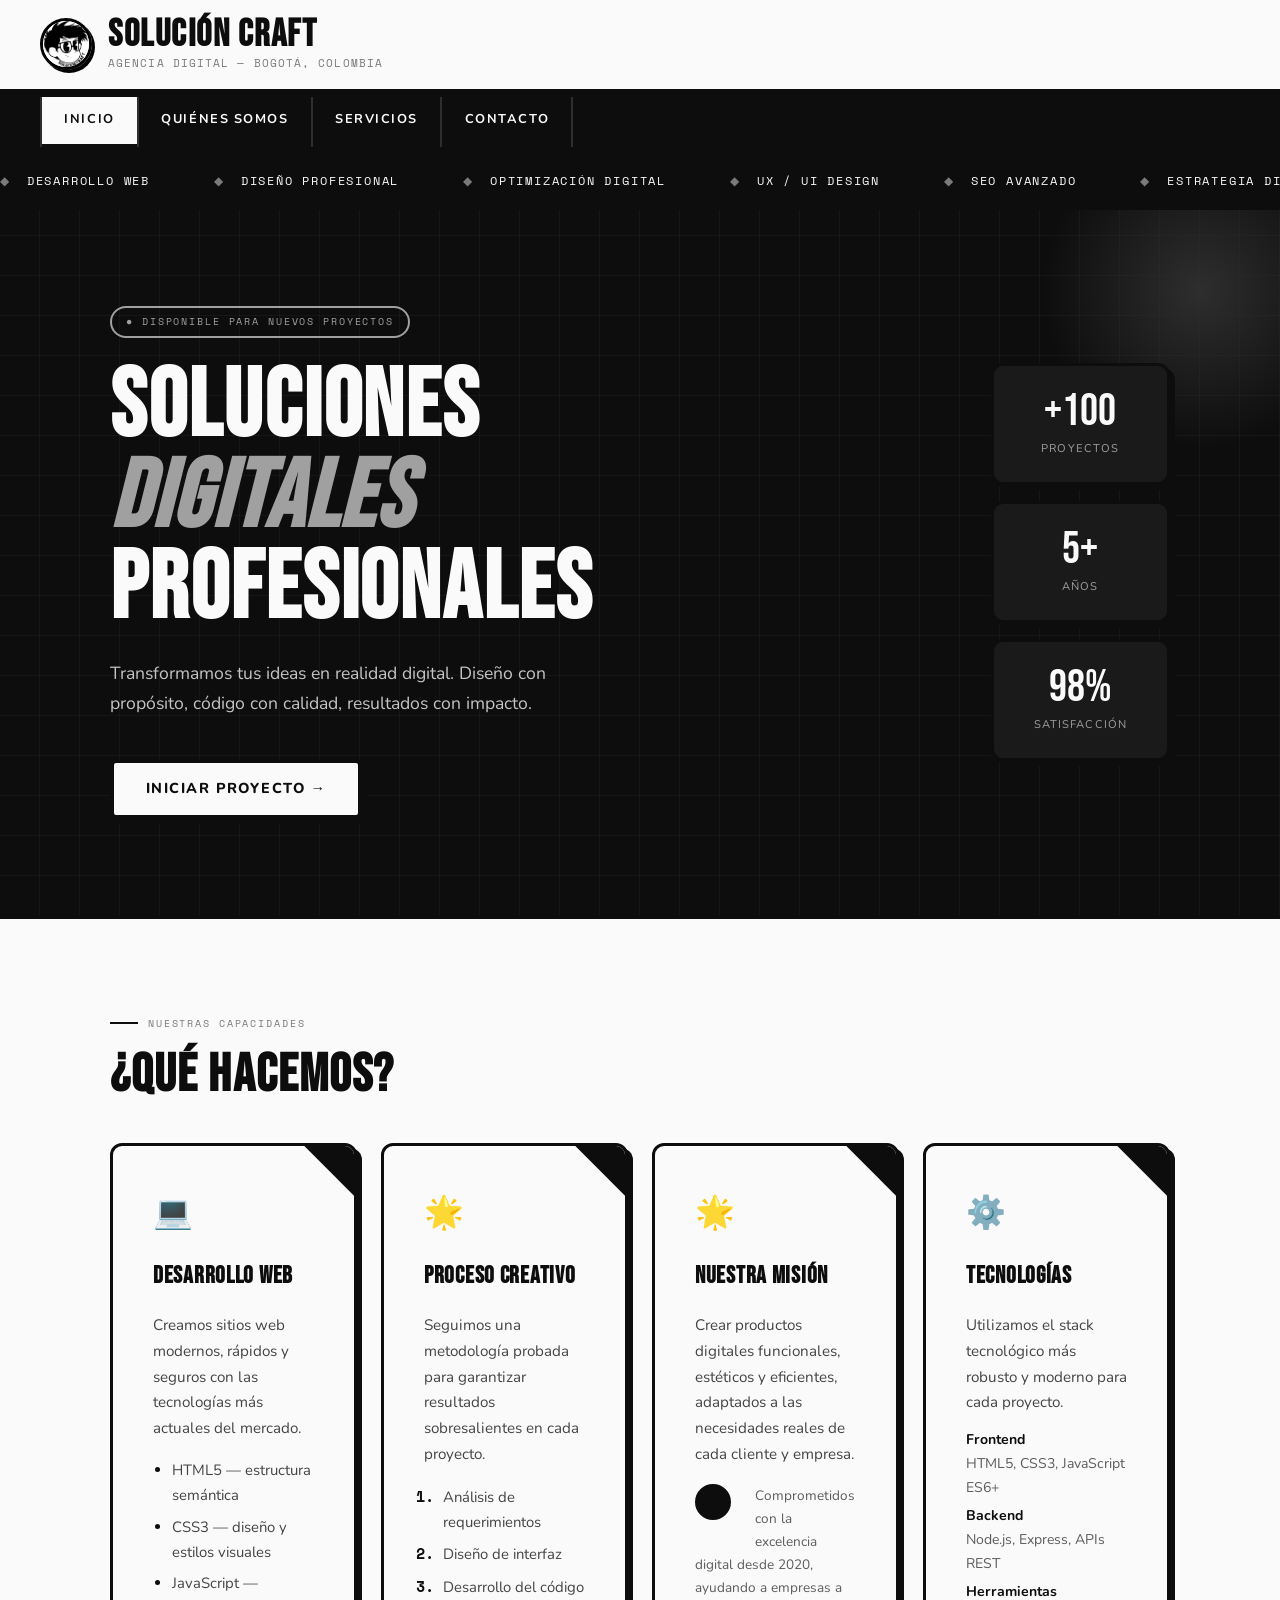
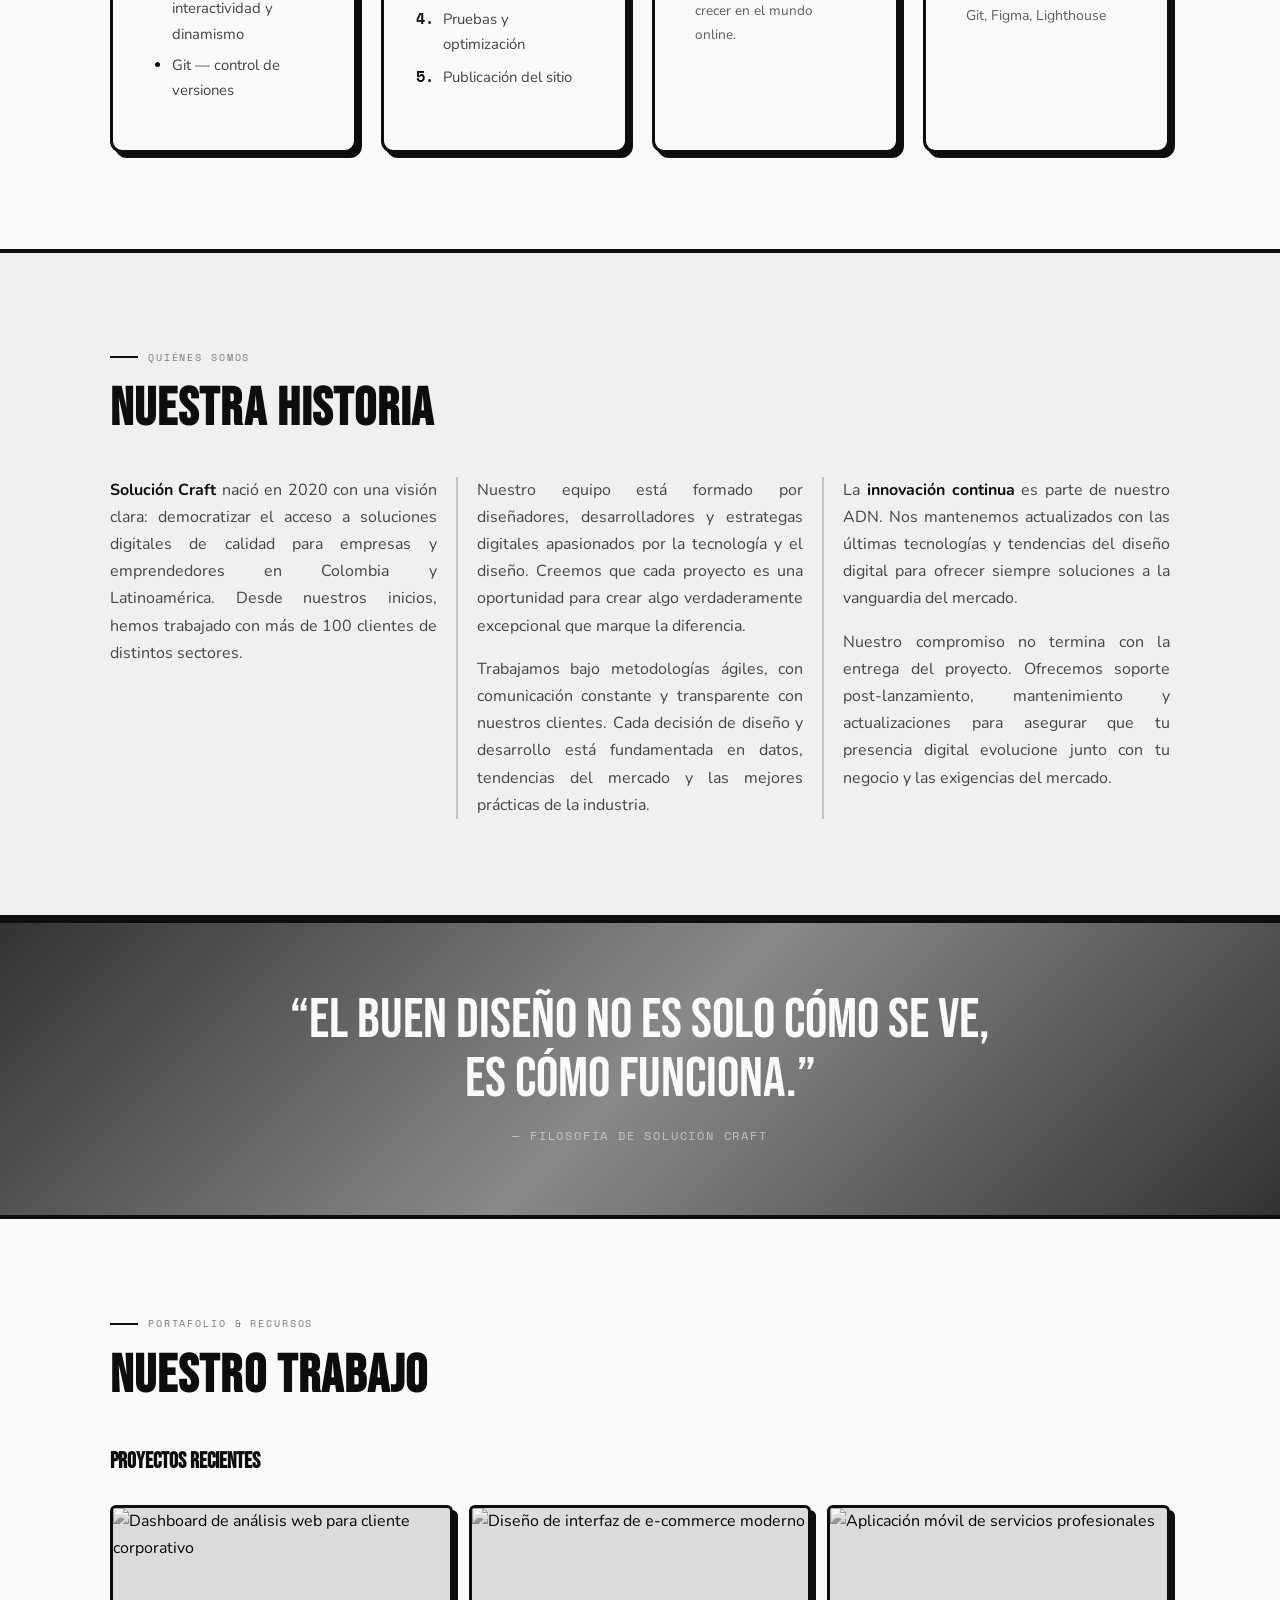
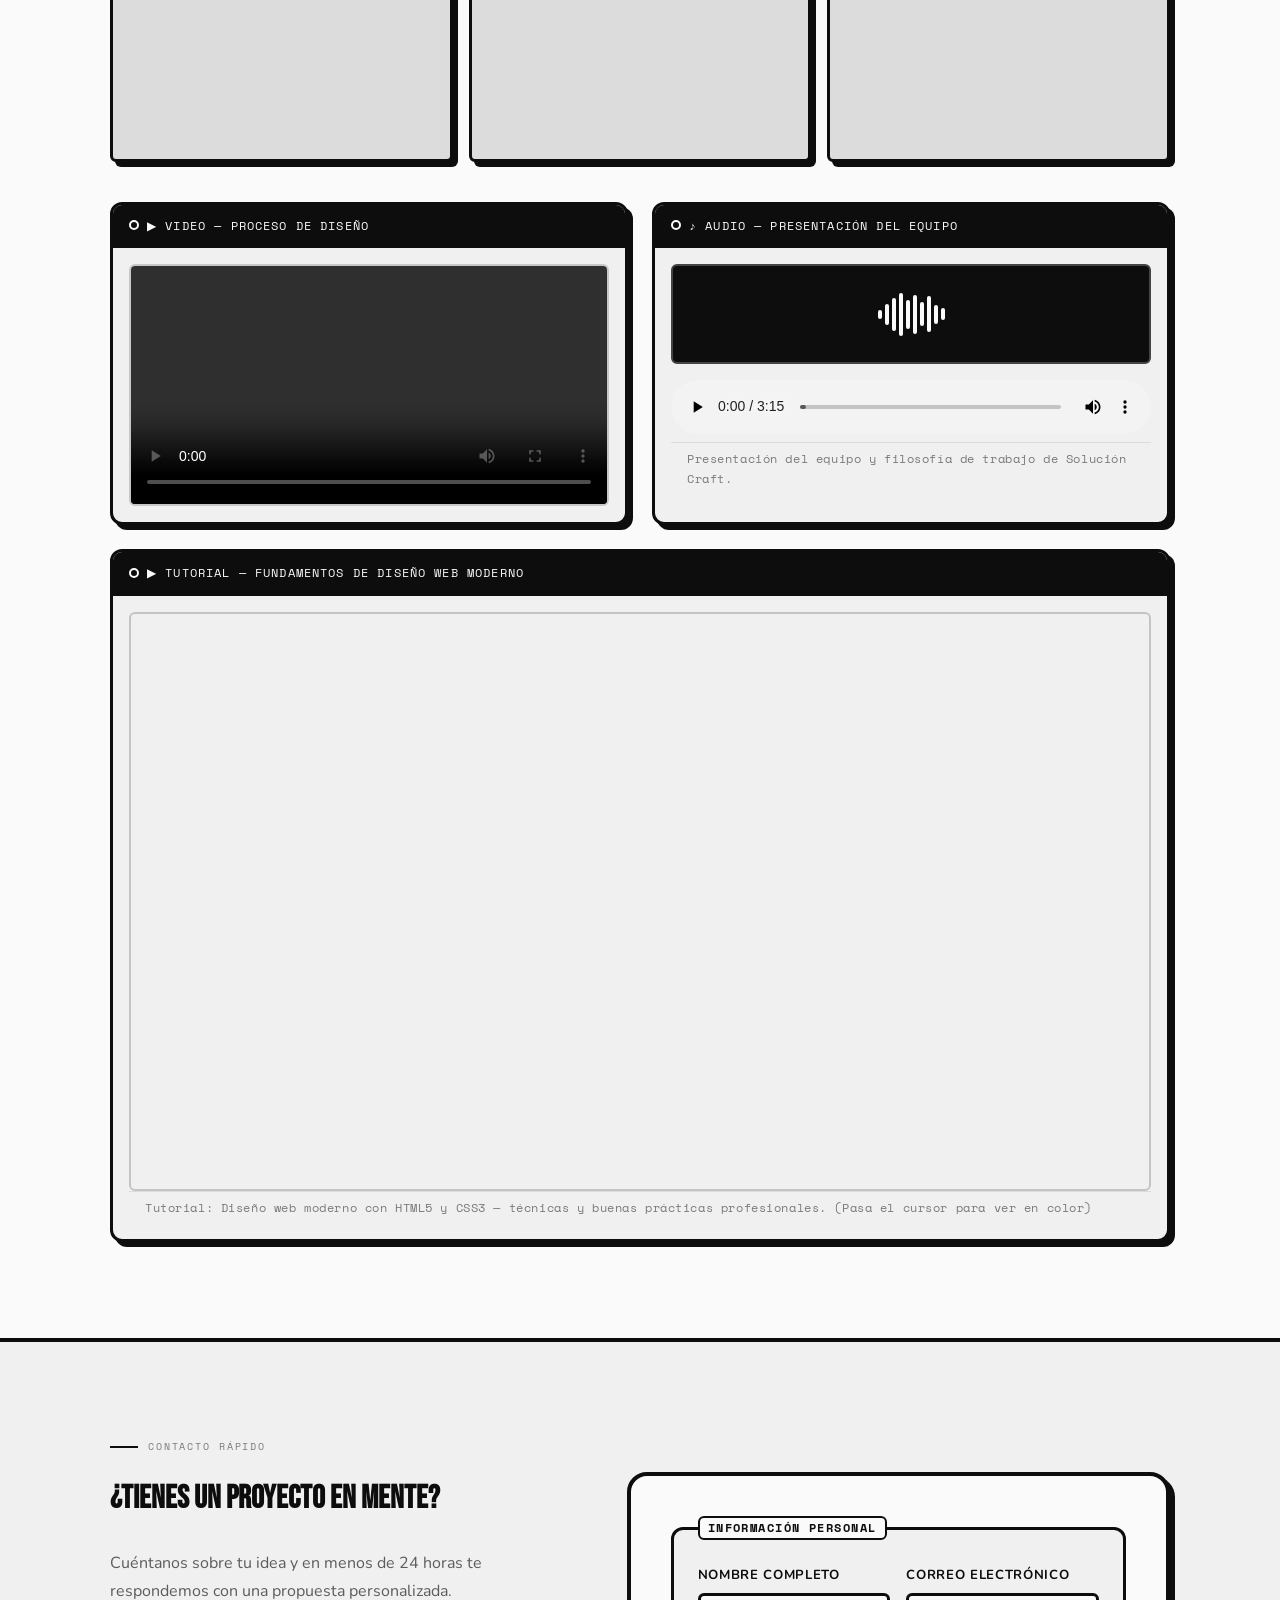
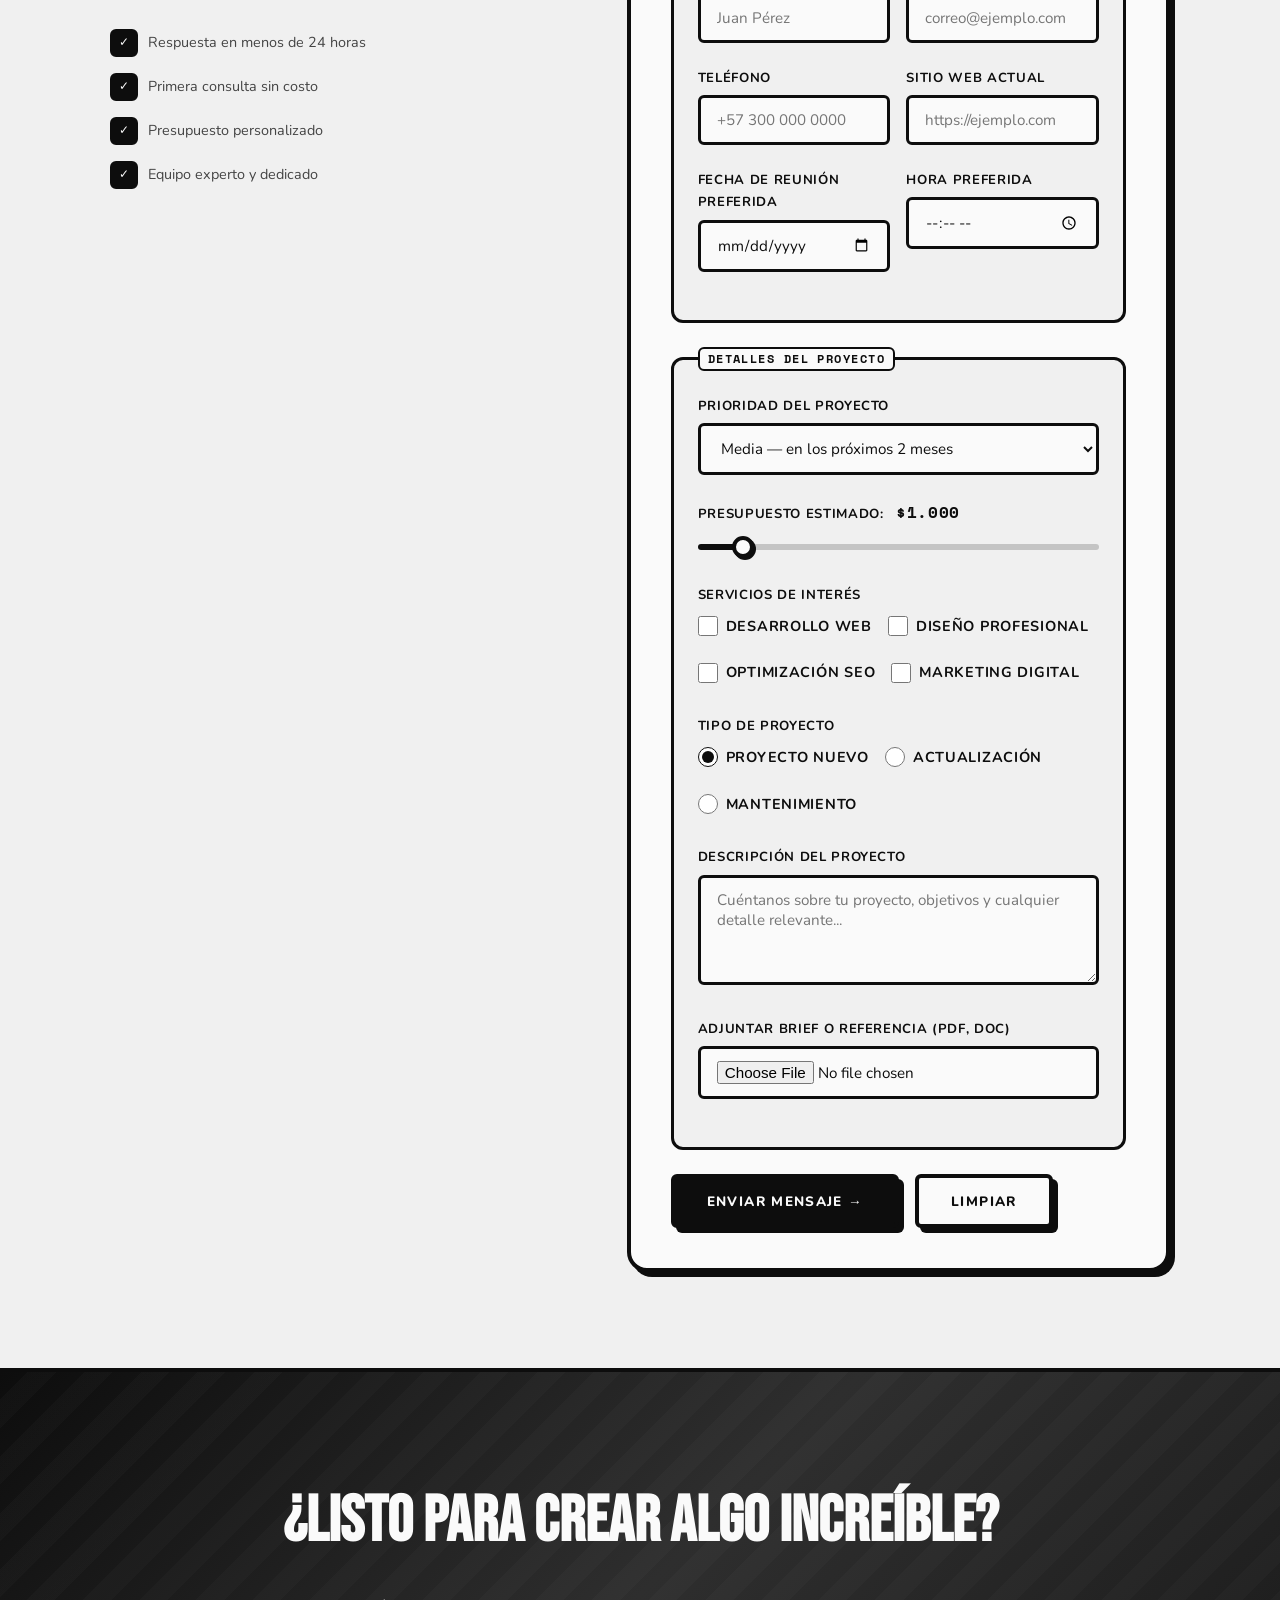
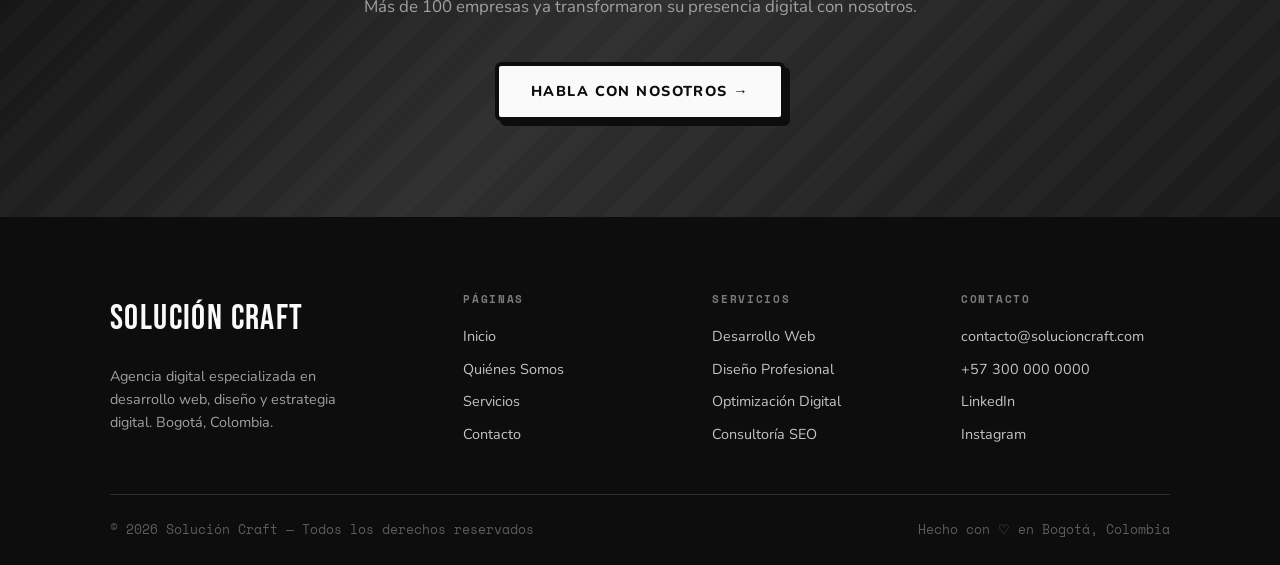
==== index.html @ 6b3d131f "Initial commit - Proyecto web Solución Craft" ====
<!DOCTYPE html>
<!-- TEMA 1: ESTRUCTURA SEMÁNTICA HTML5 -->
<html lang="es">
<head>
  <meta charset="UTF-8">
  <!-- TEMA 2: etiqueta meta description -->
  <meta name="description" content="Solución Craft - Agencia de soluciones digitales profesionales: desarrollo web, diseño y optimización tecnológica.">
  <meta name="viewport" content="width=device-width, initial-scale=1.0">
  <!-- TEMA 5: open graph -->
  <meta property="og:title" content="Solución Craft">
  <meta property="og:description" content="Transformamos ideas en realidad digital.">
  <title>Solución Craft — Soluciones Digitales</title>

  <!-- TEMA 10: TIPOGRAFÍAS vía Google Fonts (también en CSS) -->
  <link rel="preconnect" href="https://fonts.googleapis.com">
  <link rel="preconnect" href="https://fonts.gstatic.com" crossorigin>

  <!-- TEMA 4: CSS externo -->
  <link rel="stylesheet" href="css/styles.css">
  <!-- TEMA 26: CSS responsive externo -->
  <link rel="stylesheet" href="css/responsive.css">

  <!-- TEMA 6: FAVICON -->
  <link rel="icon" type="image/x-icon" href="assets/img/favicon/favicon.ico">
  <link rel="apple-touch-icon" href="assets/img/favicon/apple-touch-icon.png">
  <link rel="manifest" href="assets/img/favicon/site.webmanifest">
</head>

<body>

  <!-- TEMA 1: header semántico -->
  <header class="main-header">
    <a href="index.html" class="header-brand">
      <!-- TEMA 3: IMAGEN con alt -->
      <img src="assets/img/logo.jpeg" alt="Logo Solución Craft" class="logo">
      <div>
        <h1>Solución Craft</h1>
        <p class="header-tagline">Agencia Digital &mdash; Bogotá, Colombia</p>
      </div>
    </a>
  </header>

  <!-- TEMA 1: nav semántico -->
  <nav>
    <!-- TEMA 3: ENLACES -->
    <a href="index.html" class="active">Inicio</a>
    <a href="quienes.html">Quiénes Somos</a>
    <a href="servicios.html">Servicios</a>
    <a href="contacto.html">Contacto</a>
  </nav>

  <!-- TEMA 23: ticker animado -->
  <div class="ticker" aria-hidden="true">
    <div class="ticker-inner">
      <span class="ticker-item">Desarrollo Web</span>
      <span class="ticker-item">Diseño Profesional</span>
      <span class="ticker-item">Optimización Digital</span>
      <span class="ticker-item">UX / UI Design</span>
      <span class="ticker-item">SEO Avanzado</span>
      <span class="ticker-item">Estrategia Digital</span>
      <!-- Duplicado para el loop continuo -->
      <span class="ticker-item">Desarrollo Web</span>
      <span class="ticker-item">Diseño Profesional</span>
      <span class="ticker-item">Optimización Digital</span>
      <span class="ticker-item">UX / UI Design</span>
      <span class="ticker-item">SEO Avanzado</span>
      <span class="ticker-item">Estrategia Digital</span>
    </div>
  </div>

  <!-- TEMA 1: main semántico -->
  <main>

    <!-- ================================================
         HERO — TEMA 9: BG, TEMA 22: DEGRADADOS, TEMA 23: ANIMACIONES
         ================================================ -->
    <section class="hero-section">
      <div class="container hero-inner">
        <div class="hero-text">
          <span class="hero-badge">&#9679; Disponible para nuevos proyectos</span>
          <!-- TEMA 2: h2 -->
          <h2>Soluciones<br><em>Digitales</em><br>Profesionales</h2>
          <p class="lead">
            Transformamos tus ideas en realidad digital. Diseño con propósito,
            código con calidad, resultados con impacto.
          </p>
          <!-- TEMA 3: ENLACE como CTA -->
          <a href="contacto.html" class="hero-cta">
            Iniciar Proyecto &#8594;
          </a>
        </div>
        <!-- TEMA 2: aside semántico dentro de hero -->
        <aside class="hero-stats">
          <div class="stat-card">
            <div class="num">+100</div>
            <div class="lbl">Proyectos</div>
          </div>
          <div class="stat-card">
            <div class="num">5+</div>
            <div class="lbl">Años</div>
          </div>
          <div class="stat-card">
            <div class="num">98%</div>
            <div class="lbl">Satisfacción</div>
          </div>
        </aside>
      </div>
    </section>

    <!-- ================================================
         FEATURES — TEMA 3: LISTAS, TEMA 7: BORDES, TEMA 8: SOMBRAS
         ================================================ -->
    <section class="features-section">
      <div class="container">
        <p class="section-label">Nuestras capacidades</p>
        <h2 class="section-title">¿Qué hacemos?</h2>

        <!-- TEMA 13: FLEX / GRID en CSS -->
        <div class="features-grid">

          <!-- TEMA 7: border-radius en cada card -->
          <article class="card reveal">
            <span class="card-icon">&#128187;</span>
            <h3>Desarrollo Web</h3>
            <p>Creamos sitios web modernos, rápidos y seguros con las tecnologías más actuales del mercado.</p>
            <!-- TEMA 3: LISTA NO ORDENADA -->
            <ul>
              <li>HTML5 — estructura semántica</li>
              <li>CSS3 — diseño y estilos visuales</li>
              <li>JavaScript — interactividad y dinamismo</li>
              <li>Git — control de versiones</li>
            </ul>
          </article>

          <article class="card reveal reveal-delay-1">
            <span class="card-icon">&#127775;</span>
            <h3>Proceso Creativo</h3>
            <p>Seguimos una metodología probada para garantizar resultados sobresalientes en cada proyecto.</p>
            <!-- TEMA 3: LISTA ORDENADA -->
            <ol>
              <li>Análisis de requerimientos</li>
              <li>Diseño de interfaz</li>
              <li>Desarrollo del código</li>
              <li>Pruebas y optimización</li>
              <li>Publicación del sitio</li>
            </ol>
          </article>

          <article class="card reveal reveal-delay-2">
            <span class="card-icon">&#127775;</span>
            <h3>Nuestra Misión</h3>
            <p>
              Crear productos digitales funcionales, estéticos y eficientes,
              adaptados a las necesidades reales de cada cliente y empresa.
            </p>
            <!-- TEMA 11: float demo dentro de card -->
            <div class="float-demo" style="margin-top:1rem;">
              <span class="float-left" style="width:36px;height:36px;background:var(--black);border-radius:50%;display:block;border:2px solid var(--black);"></span>
              <p style="font-size:0.85rem;color:var(--gray-600);">Comprometidos con la excelencia digital desde 2020, ayudando a empresas a crecer en el mundo online.</p>
            </div>
          </article>

          <article class="card reveal reveal-delay-3">
            <span class="card-icon">&#9881;&#65039;</span>
            <h3>Tecnologías</h3>
            <p>Utilizamos el stack tecnológico más robusto y moderno para cada proyecto.</p>
            <!-- TEMA 3: definición list -->
            <dl style="margin-top:0.75rem;font-size:0.88rem;">
              <dt style="font-weight:700;">Frontend</dt>
              <dd style="color:var(--gray-600);margin-bottom:4px;">HTML5, CSS3, JavaScript ES6+</dd>
              <dt style="font-weight:700;">Backend</dt>
              <dd style="color:var(--gray-600);margin-bottom:4px;">Node.js, Express, APIs REST</dd>
              <dt style="font-weight:700;">Herramientas</dt>
              <dd style="color:var(--gray-600);">Git, Figma, Lighthouse</dd>
            </dl>
          </article>

        </div>
      </div>
    </section>

    <!-- ================================================
         TEMA 19: COLUMNAS DE TEXTO
         ================================================ -->
    <section class="columns-section">
      <div class="container">
        <p class="section-label">Quiénes somos</p>
        <h2 class="section-title reveal">Nuestra Historia</h2>
        <!-- TEMA 19: column-count -->
        <div class="columns-intro reveal">
          <p>
            <strong>Solución Craft</strong> nació en 2020 con una visión clara: democratizar el acceso a soluciones digitales
            de calidad para empresas y emprendedores en Colombia y Latinoamérica. Desde nuestros inicios,
            hemos trabajado con más de 100 clientes de distintos sectores.
          </p>
          <p>
            Nuestro equipo está formado por diseñadores, desarrolladores y estrategas digitales apasionados
            por la tecnología y el diseño. Creemos que cada proyecto es una oportunidad para crear algo
            verdaderamente excepcional que marque la diferencia.
          </p>
          <p>
            Trabajamos bajo metodologías ágiles, con comunicación constante y transparente con nuestros
            clientes. Cada decisión de diseño y desarrollo está fundamentada en datos, tendencias del
            mercado y las mejores prácticas de la industria.
          </p>
          <p>
            La <strong>innovación continua</strong> es parte de nuestro ADN. Nos mantenemos actualizados con
            las últimas tecnologías y tendencias del diseño digital para ofrecer siempre soluciones a la
            vanguardia del mercado.
          </p>
          <p>
            Nuestro compromiso no termina con la entrega del proyecto. Ofrecemos soporte post-lanzamiento,
            mantenimiento y actualizaciones para asegurar que tu presencia digital evolucione junto con
            tu negocio y las exigencias del mercado.
          </p>
        </div>
      </div>
    </section>

    <!-- ================================================
         TEMA 9: IMAGEN DE FONDO + TEMA 22: DEGRADADOS
         ================================================ -->
    <div class="parallax-strip">
      <div class="container parallax-content">
        <blockquote>
          &ldquo;El buen diseño no es solo cómo se ve,<br>es cómo funciona.&rdquo;
        </blockquote>
        <cite>— Filosofía de Solución Craft</cite>
      </div>
    </div>

    <!-- ================================================
         MULTIMEDIA — TEMA 20: VIDEO, TEMA 21: AUDIO,
         TEMA 17: IFRAME, TEMA 3: IMG/FIGURE
         ================================================ -->
    <section class="multimedia-section">
      <div class="container">
        <p class="section-label">Portafolio &amp; Recursos</p>
        <h2 class="section-title reveal">Nuestro Trabajo</h2>

        <!-- TEMA 3: GALERÍA DE IMÁGENES con figure/figcaption -->
        <h3 style="font-family:var(--font-display);font-size:1.4rem;margin-bottom:var(--sp-sm);">Proyectos Recientes</h3>
        <div class="gallery-grid reveal" style="margin-bottom:var(--sp-lg);">
          <figure class="gallery-item">
            <!-- TEMA 3: picture con srcset responsive -->
            <picture>
              <source media="(max-width:600px)" srcset="https://images.unsplash.com/photo-1460925895917-afdab827c52f?w=400&q=80&grayscale">
              <img src="https://images.unsplash.com/photo-1460925895917-afdab827c52f?w=800&q=80" alt="Dashboard de análisis web para cliente corporativo" loading="lazy">
            </picture>
            <div class="gallery-overlay"><span>Dashboard Corporativo</span></div>
            <figcaption>Dashboard de analítica web — Cliente FinTech</figcaption>
          </figure>
          <figure class="gallery-item">
            <img src="https://images.unsplash.com/photo-1507003211169-0a1dd7228f2d?w=800&q=80" alt="Diseño de interfaz de e-commerce moderno" loading="lazy">
            <div class="gallery-overlay"><span>E-commerce Moderno</span></div>
            <figcaption>Tienda online — Sector Retail</figcaption>
          </figure>
          <figure class="gallery-item">
            <img src="https://images.unsplash.com/photo-1551650975-87deedd944c3?w=800&q=80" alt="Aplicación móvil de servicios profesionales" loading="lazy">
            <div class="gallery-overlay"><span>App Móvil</span></div>
            <figcaption>Aplicación móvil — Startup de Servicios</figcaption>
          </figure>
        </div>

        <!-- Grid multimedia -->
        <div class="media-grid">

          <!-- TEMA 20: VIDEO -->
          <div class="media-card reveal">
            <div class="media-header">
              <span class="dot"></span>
              <span>&#9654; Video — Proceso de diseño</span>
            </div>
            <div class="media-body">
<video controls>
  <source src="assets/video/mi-video.mp4" type="video/mp4">
              <figure style="margin-top:var(--sp-xs);">
                <figcaption>Cómo construimos interfaces desde cero — proceso completo de diseño y desarrollo web.</figcaption>
              </figure>
            </div>
          </div>

          <!-- TEMA 21: AUDIO -->
          <div class="media-card reveal reveal-delay-1">
            <div class="media-header">
              <span class="dot"></span>
              <span>&#9834; Audio — Presentación del equipo</span>
            </div>
            <div class="media-body">
              <div class="audio-visual">
                <div class="waveform" aria-hidden="true">
                  <span></span><span></span><span></span><span></span><span></span>
                  <span></span><span></span><span></span><span></span><span></span>
                </div>
              </div>
              <audio controls>
  <source src="assets/audio/presentacion.mp3" type="audio/mpeg">
</audio>
              <figure style="margin-top:var(--sp-xs);">
                <figcaption>Presentación del equipo y filosofía de trabajo de Solución Craft.</figcaption>
              </figure>
            </div>
          </div>

          <!-- TEMA 17: IFRAME — video de YouTube sobre diseño web -->
          <div class="media-card reveal reveal-delay-2" style="grid-column:1/-1;">
            <div class="media-header">
              <span class="dot"></span>
              <span>&#9654; Tutorial — Fundamentos de diseño web moderno</span>
            </div>
            <div class="media-body">
              <!-- TEMA 17: iframe responsivo -->
              <div class="iframe-wrapper">
                <iframe
                  src="https://www.youtube.com/embed/ysEN5RaKOlA"
                  title="Fundamentos de diseño web moderno — tutorial para desarrolladores"
                  allow="accelerometer; autoplay; clipboard-write; encrypted-media; gyroscope; picture-in-picture"
                  allowfullscreen
                  loading="lazy">
                </iframe>
              </div>
              <figure>
                <figcaption>Tutorial: Diseño web moderno con HTML5 y CSS3 — técnicas y buenas prácticas profesionales. (Pasa el cursor para ver en color)</figcaption>
              </figure>
            </div>
          </div>

        </div>
      </div>
    </section>

    <!-- ================================================
         TEMA 16: FORMULARIO — Contacto rápido
         ================================================ -->
    <section class="contact-form-section" id="contacto-rapido">
      <div class="container">
        <p class="section-label">Contacto rápido</p>
        <div class="form-layout">

          <div class="form-info reveal">
            <h3>¿Tienes un proyecto en mente?</h3>
            <p>Cuéntanos sobre tu idea y en menos de 24 horas te respondemos con una propuesta personalizada.</p>
            <ul class="form-info-list">
              <li><span class="icon-check">&#10003;</span> Respuesta en menos de 24 horas</li>
              <li><span class="icon-check">&#10003;</span> Primera consulta sin costo</li>
              <li><span class="icon-check">&#10003;</span> Presupuesto personalizado</li>
              <li><span class="icon-check">&#10003;</span> Equipo experto y dedicado</li>
            </ul>
          </div>

          <!-- TEMA 16: FORMULARIO completo -->
          <form class="contact-form reveal reveal-delay-1" action="#" method="post" novalidate>
            <fieldset>
              <legend>Información Personal</legend>

              <div class="form-row">
                <div class="form-group">
                  <label for="nombre">Nombre completo</label>
                  <input type="text" id="nombre" name="nombre" required placeholder="Juan Pérez" autocomplete="name">
                </div>
                <div class="form-group">
                  <label for="email">Correo electrónico</label>
                  <input type="email" id="email" name="email" required placeholder="correo@ejemplo.com" autocomplete="email">
                </div>
              </div>

              <div class="form-row">
                <div class="form-group">
                  <label for="telefono">Teléfono</label>
                  <input type="tel" id="telefono" name="telefono" placeholder="+57 300 000 0000" autocomplete="tel">
                </div>
                <div class="form-group">
                  <label for="sitio-web">Sitio web actual</label>
                  <input type="url" id="sitio-web" name="sitio-web" placeholder="https://ejemplo.com">
                </div>
              </div>

              <div class="form-row">
                <div class="form-group">
                  <label for="fecha">Fecha de reunión preferida</label>
                  <input type="date" id="fecha" name="fecha">
                </div>
                <div class="form-group">
                  <label for="hora">Hora preferida</label>
                  <input type="time" id="hora" name="hora">
                </div>
              </div>
            </fieldset>

            <fieldset>
              <legend>Detalles del Proyecto</legend>

              <div class="form-group">
                <label for="prioridad">Prioridad del proyecto</label>
                <select id="prioridad" name="prioridad">
                  <option value="">— Selecciona una opción —</option>
                  <option value="baja">Baja — tengo tiempo para planear</option>
                  <option value="media" selected>Media — en los próximos 2 meses</option>
                  <option value="alta">Alta — en las próximas semanas</option>
                  <option value="urgente">Urgente — lo necesito ya</option>
                </select>
              </div>

              <div class="form-group">
                <label for="presupuesto">Presupuesto estimado: <span id="presupuesto-valor">$1,000</span></label>
                <input type="range" id="presupuesto" name="presupuesto" min="100" max="10000" step="100" value="1000">
              </div>

              <div class="form-group">
                <label>Servicios de interés</label>
                <div class="check-group">
                  <label class="check-item"><input type="checkbox" name="servicios" value="web"> Desarrollo Web</label>
                  <label class="check-item"><input type="checkbox" name="servicios" value="diseno"> Diseño Profesional</label>
                  <label class="check-item"><input type="checkbox" name="servicios" value="seo"> Optimización SEO</label>
                  <label class="check-item"><input type="checkbox" name="servicios" value="marketing"> Marketing Digital</label>
                </div>
              </div>

              <div class="form-group">
                <label>Tipo de proyecto</label>
                <div class="radio-group">
                  <label class="radio-item"><input type="radio" name="tipo-proyecto" value="nuevo" checked> Proyecto Nuevo</label>
                  <label class="radio-item"><input type="radio" name="tipo-proyecto" value="actualizacion"> Actualización</label>
                  <label class="radio-item"><input type="radio" name="tipo-proyecto" value="mantenimiento"> Mantenimiento</label>
                </div>
              </div>

              <div class="form-group">
                <label for="mensaje">Descripción del proyecto</label>
                <textarea id="mensaje" name="mensaje" rows="4" placeholder="Cuéntanos sobre tu proyecto, objetivos y cualquier detalle relevante..."></textarea>
              </div>

              <div class="form-group">
                <label for="archivo">Adjuntar brief o referencia (PDF, DOC)</label>
                <input type="file" id="archivo" name="archivo" accept=".pdf,.doc,.docx,.jpg,.png">
              </div>

              <input type="hidden" name="timestamp" id="timestamp" value="">
            </fieldset>

            <div class="form-actions">
              <button type="submit" class="btn-primary">Enviar mensaje &#8594;</button>
              <button type="reset" class="btn-secondary">Limpiar</button>
            </div>
          </form>

        </div>
      </div>
    </section>

    <!-- ================================================
         TEMA 22: DEGRADADOS — Strip CTA
         ================================================ -->
    <section class="cta-strip">
      <div class="container">
        <h2>¿Listo para crear algo increíble?</h2>
        <p>Más de 100 empresas ya transformaron su presencia digital con nosotros.</p>
        <a href="contacto.html" class="hero-cta" style="display:inline-flex;">
          Habla con nosotros &#8594;
        </a>
      </div>
    </section>

  </main>

  <!-- TEMA 1: footer semántico -->
  <footer>
    <div class="container">
      <div class="footer-grid">
        <div class="footer-brand">
          <div class="logo-footer">Solución Craft</div>
          <p>Agencia digital especializada en desarrollo web, diseño y estrategia digital. Bogotá, Colombia.</p>
        </div>
        <div class="footer-col">
          <h4>Páginas</h4>
          <!-- TEMA 3: enlaces -->
          <a href="index.html">Inicio</a>
          <a href="quienes.html">Quiénes Somos</a>
          <a href="servicios.html">Servicios</a>
          <a href="contacto.html">Contacto</a>
        </div>
        <div class="footer-col">
          <h4>Servicios</h4>
          <a href="servicios.html">Desarrollo Web</a>
          <a href="servicios.html">Diseño Profesional</a>
          <a href="servicios.html">Optimización Digital</a>
          <a href="servicios.html">Consultoría SEO</a>
        </div>
        <div class="footer-col">
          <h4>Contacto</h4>
          <!-- TEMA 3: mailto y tel links -->
          <a href="mailto:contacto@solucioncraft.com">contacto@solucioncraft.com</a>
          <a href="tel:+573000000000">+57 300 000 0000</a>
          <a href="#">LinkedIn</a>
          <a href="#">Instagram</a>
        </div>
      </div>
      <div class="footer-bottom">
        <p>&copy; <span id="footer-year">2025</span> Solución Craft — Todos los derechos reservados</p>
        <p>Hecho con &#9825; en Bogotá, Colombia</p>
      </div>
    </div>
  </footer>

  <!-- JavaScript -->
  <script src="js/main.js"></script>

</body>
</html>
---- css/styles.css ----
/* ============================================================
   SOLUCIÓN CRAFT — Design System
   Paleta: Blanco, Negro y Escala de Grises (estilo cartoon)
   Temas 1–23 cubiertos
   ============================================================ */

/* ===== TEMA 10: TIPOGRAFÍAS ===== */
@import url('https://fonts.googleapis.com/css2?family=Bebas+Neue&family=Nunito:ital,wght@0,400;0,600;0,700;0,800;0,900;1,400&family=Space+Mono:ital,wght@0,400;0,700;1,400&display=swap');

/* ===== TEMA 4+5: CSS VARIABLES / PROPIEDADES UTILIZADAS ===== */
:root {
  --black:      #0d0d0d;
  --gray-900:   #1a1a1a;
  --gray-800:   #2e2e2e;
  --gray-700:   #444444;
  --gray-600:   #5c5c5c;
  --gray-500:   #7a7a7a;
  --gray-400:   #a0a0a0;
  --gray-300:   #c4c4c4;
  --gray-200:   #dcdcdc;
  --gray-100:   #f0f0f0;
  --white:      #fafafa;
  --border-cartoon: 3px solid #0d0d0d;
  --border-thick:   4px solid #0d0d0d;
  --shadow-cartoon: 5px 5px 0px #0d0d0d;
  --shadow-hover:   8px 8px 0px #0d0d0d;
  --shadow-pressed: 2px 2px 0px #0d0d0d;
  --font-display: 'Bebas Neue', Impact, sans-serif;
  --font-body:    'Nunito', 'Segoe UI', sans-serif;
  --font-mono:    'Space Mono', 'Courier New', monospace;
  --sp-xs: 0.5rem;
  --sp-sm: 1rem;
  --sp-md: 1.5rem;
  --sp-lg: 2.5rem;
  --sp-xl: 4rem;
  --sp-2xl: 6rem;
  --radius-sm: 6px;
  --radius-md: 12px;
  --radius-lg: 20px;
  --radius-xl: 40px;
  --transition: 0.25s cubic-bezier(0.34,1.56,0.64,1);
  --max-w: 1140px;
}

/* RESET */
*,*::before,*::after{margin:0;padding:0;box-sizing:border-box;}
html{scroll-behavior:smooth;}
body{
  font-family:var(--font-body);
  background:var(--white);
  color:var(--black);
  line-height:1.7;
  overflow-x:hidden;
  -webkit-font-smoothing:antialiased;
}
::-webkit-scrollbar{width:8px;}
::-webkit-scrollbar-track{background:var(--gray-100);}
::-webkit-scrollbar-thumb{background:var(--black);border-radius:4px;}

/* TEMA 12: CENTRAR CONTENIDO */
.container{
  max-width:var(--max-w);
  margin-inline:auto;
  padding-inline:clamp(1.25rem,5vw,2.5rem);
}

/* =====================================================
   HEADER — TEMA 1+2: ESTRUCTURA SEMÁNTICA / ETIQUETAS
   ===================================================== */
.main-header{
  background:var(--white);
  border-bottom:var(--border-thick);
  padding:1rem clamp(1.25rem,5vw,2.5rem);
  display:flex;
  align-items:center;
  justify-content:space-between;
  gap:var(--sp-sm);
  position:sticky;
  top:0;
  z-index:1000;
  /* TEMA 8: SOMBRAS */
  box-shadow:0 4px 0 var(--black);
}
.header-brand{display:flex;align-items:center;gap:var(--sp-sm);text-decoration:none;color:inherit;}

/* TEMA 3: IMÁGENES */
.logo{
  width:52px;height:52px;
  object-fit:cover;
  border-radius:50%;
  border:var(--border-cartoon);
  /* TEMA 8: SOMBRA */
  box-shadow:3px 3px 0 var(--black);
  /* TEMA 5: filtro */
  filter:grayscale(100%) contrast(1.1);
  /* TEMA 18: TRANSICIÓN */
  transition:transform var(--transition),box-shadow var(--transition);
}
.logo:hover{transform:rotate(-5deg) scale(1.08);box-shadow:var(--shadow-hover);}
.main-header h1{
  font-family:var(--font-display);
  font-size:clamp(1.8rem,4vw,2.4rem);
  letter-spacing:0.04em;line-height:1;
}
.header-tagline{
  font-family:var(--font-mono);font-size:0.68rem;
  color:var(--gray-500);letter-spacing:0.1em;text-transform:uppercase;
}

/* =====================================================
   NAV — TEMA 13: FLEX
   ===================================================== */
nav{
  background:var(--black);
  padding:0 clamp(1.25rem,5vw,2.5rem);
  /* TEMA 13 */
  display:flex;align-items:center;
  border-bottom:var(--border-thick);
  position:sticky;top:0;z-index:999;
}
nav a{
  color:var(--white);
  font-family:var(--font-body);font-weight:700;
  font-size:0.8rem;text-transform:uppercase;letter-spacing:0.12em;
  text-decoration:none;
  padding:1rem 1.4rem;
  position:relative;
  border-right:2px solid var(--gray-800);
  /* TEMA 18: TRANSICIÓN */
  transition:background var(--transition),color var(--transition);
}
nav a:first-child{border-left:2px solid var(--gray-800);}
nav a::after{
  content:'';position:absolute;bottom:0;left:0;
  width:100%;height:3px;background:var(--white);
  transform:scaleX(0);
  transition:transform 0.25s ease;transform-origin:left;
}
nav a:hover{background:var(--gray-800);}
nav a:hover::after{transform:scaleX(1);}
nav a.active{background:var(--white);color:var(--black);}
nav a.active::after{transform:scaleX(1);background:var(--black);}

/* =====================================================
   HERO — TEMA 9: IMÁGENES DE FONDO, TEMA 22: DEGRADADOS
   ===================================================== */
.hero-section{
  /* TEMA 9: fondo con patrón */
  background-color:var(--black);
  background-image:
    repeating-linear-gradient(0deg,transparent,transparent 39px,rgba(255,255,255,0.04) 39px,rgba(255,255,255,0.04) 40px),
    repeating-linear-gradient(90deg,transparent,transparent 39px,rgba(255,255,255,0.04) 39px,rgba(255,255,255,0.04) 40px);
  color:var(--white);
  padding:var(--sp-2xl) 0;
  border-bottom:var(--border-thick);
  position:relative;overflow:hidden;
}
/* TEMA 22: degradado decorativo */
.hero-section::before{
  content:'';position:absolute;top:-80px;right:-80px;
  width:320px;height:320px;
  background:radial-gradient(circle,var(--gray-800) 0%,transparent 70%);
  border-radius:50%;pointer-events:none;
}
.hero-inner{display:flex;align-items:center;gap:var(--sp-xl);}
.hero-text{flex:1;}
.hero-badge{
  display:inline-block;
  font-family:var(--font-mono);font-size:0.65rem;
  letter-spacing:0.18em;text-transform:uppercase;
  padding:5px 14px;
  border:2px solid var(--gray-400);
  border-radius:var(--radius-xl);color:var(--gray-400);
  margin-bottom:var(--sp-md);
}
.hero-section h2{
  font-family:var(--font-display);
  font-size:clamp(3rem,8vw,6rem);
  line-height:0.95;letter-spacing:0.02em;
  margin-bottom:var(--sp-md);
  /* TEMA 23: ANIMACIÓN */
  animation:heroSlideUp 0.9s cubic-bezier(0.22,1,0.36,1) both;
}
.hero-section h2 em{font-style:italic;color:var(--gray-400);}
.hero-section p.lead{
  font-size:1.1rem;color:var(--gray-300);
  max-width:480px;margin-bottom:var(--sp-lg);
  animation:heroSlideUp 0.9s cubic-bezier(0.22,1,0.36,1) 0.15s both;
}
.hero-cta{
  display:inline-flex;align-items:center;gap:10px;
  background:var(--white);color:var(--black);
  font-weight:800;font-size:0.9rem;text-transform:uppercase;
  letter-spacing:0.1em;text-decoration:none;
  padding:0.85rem 2rem;
  border:var(--border-thick);border-radius:var(--radius-sm);
  /* TEMA 8 */
  box-shadow:var(--shadow-cartoon);
  /* TEMA 18 */
  transition:transform var(--transition),box-shadow var(--transition);
  animation:heroSlideUp 0.9s cubic-bezier(0.22,1,0.36,1) 0.3s both;
}
.hero-cta:hover{transform:translate(-3px,-3px);box-shadow:var(--shadow-hover);}
.hero-cta:active{transform:translate(2px,2px);box-shadow:var(--shadow-pressed);}
.hero-stats{
  display:flex;flex-direction:column;gap:var(--sp-sm);
  animation:heroSlideUp 0.9s cubic-bezier(0.22,1,0.36,1) 0.45s both;
}
.stat-card{
  background:var(--gray-900);border:var(--border-cartoon);
  border-radius:var(--radius-md);
  padding:var(--sp-md) var(--sp-lg);text-align:center;
  /* TEMA 8 */
  box-shadow:var(--shadow-cartoon);min-width:160px;
  /* TEMA 18 */
  transition:transform var(--transition),box-shadow var(--transition);
}
.stat-card:hover{transform:translate(-3px,-3px);box-shadow:var(--shadow-hover);}
.stat-card .num{font-family:var(--font-display);font-size:2.8rem;color:var(--white);line-height:1;}
.stat-card .lbl{font-size:0.7rem;text-transform:uppercase;letter-spacing:0.1em;color:var(--gray-400);margin-top:4px;}

/* SECCIÓN: encabezados genéricos */
.section-label{
  font-family:var(--font-mono);font-size:0.65rem;
  letter-spacing:0.18em;text-transform:uppercase;
  color:var(--gray-500);
  display:flex;align-items:center;gap:10px;
  margin-bottom:var(--sp-sm);
}
.section-label::before{content:'';display:block;width:28px;height:2px;background:var(--black);}
.section-title{
  font-family:var(--font-display);
  font-size:clamp(2rem,5vw,3.4rem);
  line-height:1;letter-spacing:0.02em;margin-bottom:var(--sp-lg);
}

/* =====================================================
   TICKER — TEMA 23: ANIMACIÓN CONTINUA
   ===================================================== */
.ticker{
  background:var(--black);
  border-top:var(--border-thick);border-bottom:var(--border-thick);
  padding:0.75rem 0;overflow:hidden;white-space:nowrap;
}
.ticker-inner{
  display:inline-flex;gap:var(--sp-xl);
  /* TEMA 23: animación */
  animation:marquee 22s linear infinite;
}
.ticker-item{
  font-family:var(--font-mono);font-size:0.75rem;
  letter-spacing:0.15em;text-transform:uppercase;
  color:var(--white);display:flex;align-items:center;gap:var(--sp-sm);
}
.ticker-item::before{content:'◆';color:var(--gray-500);}

/* =====================================================
   FEATURES / CARDS — TEMA 3: LISTAS, TEMA 7: BORDES,
   TEMA 8: SOMBRAS, TEMA 13: FLEX
   ===================================================== */
.features-section{
  padding:var(--sp-2xl) 0;
  border-bottom:var(--border-thick);
  background:var(--white);
}
.features-grid{
  display:grid;
  grid-template-columns:repeat(auto-fit,minmax(260px,1fr));
  gap:var(--sp-md);
}
/* TEMA 7 */
article.card{
  background:var(--white);
  border:var(--border-cartoon);
  border-radius:var(--radius-md);
  padding:var(--sp-lg);
  position:relative;overflow:hidden;
  /* TEMA 8 */
  box-shadow:var(--shadow-cartoon);
  /* TEMA 18 */
  transition:transform var(--transition),box-shadow var(--transition);
}
article.card:hover{transform:translate(-4px,-4px);box-shadow:var(--shadow-hover);}
article.card::before{
  content:'';position:absolute;top:0;right:0;
  width:50px;height:50px;background:var(--black);
  clip-path:polygon(100% 0,0 0,100% 100%);
}
article.card .card-icon{
  font-size:2rem;margin-bottom:var(--sp-sm);display:block;
  /* TEMA 18 */
  transition:transform var(--transition);
}
article.card:hover .card-icon{transform:scale(1.2) rotate(-5deg);}
article.card h3{
  font-family:var(--font-display);
  font-size:1.5rem;letter-spacing:0.03em;
  margin-bottom:var(--sp-sm);
}
article.card p{color:var(--gray-700);font-size:0.95rem;}
/* TEMA 3: LISTAS */
article.card ul,article.card ol{
  padding-left:1.2rem;margin-top:var(--sp-sm);
  color:var(--gray-700);font-size:0.93rem;
}
article.card li{
  margin-bottom:6px;
  transition:transform var(--transition);
}
article.card li:hover{transform:translateX(5px);}
ul li::marker{color:var(--black);font-weight:900;}
ol li::marker{color:var(--black);font-weight:900;font-family:var(--font-mono);}

/* =====================================================
   TEMA 19: COLUMNAS DE TEXTO
   ===================================================== */
.columns-section{
  padding:var(--sp-2xl) 0;
  border-bottom:var(--border-thick);
  background:var(--gray-100);
}
.columns-intro{
  font-size:1rem;color:var(--gray-700);
  /* TEMA 19 */
  column-count:3;
  column-gap:var(--sp-lg);
  column-rule:2px solid var(--gray-300);
  text-align:justify;hyphens:auto;
}
.columns-intro p{break-inside:avoid;margin-bottom:var(--sp-sm);}
.columns-intro strong{color:var(--black);}

/* =====================================================
   PARALLAX — TEMA 9: BG ATTACHMENT, TEMA 22: DEGRADADOS
   ===================================================== */
.parallax-strip{
  /* TEMA 9: background-attachment */
  background-image:url('https://images.unsplash.com/photo-1498050108023-c5249f4df085?w=1400&q=80');
  background-attachment:fixed;
  background-size:cover;background-position:center;
  /* TEMA 5: filtro escala de grises */
  filter:grayscale(100%);
  min-height:300px;
  display:flex;align-items:center;justify-content:center;
  text-align:center;
  border-top:var(--border-thick);border-bottom:var(--border-thick);
  position:relative;overflow:hidden;
}
.parallax-strip::before{
  content:'';position:absolute;inset:0;
  /* TEMA 22: degradado con transparencia */
  background:linear-gradient(135deg,rgba(0,0,0,0.8) 0%,rgba(0,0,0,0.45) 50%,rgba(0,0,0,0.8) 100%);
  filter:none;
}
.parallax-content{position:relative;z-index:1;color:var(--white);}
.parallax-content blockquote{
  font-family:var(--font-display);
  font-size:clamp(2rem,5vw,3.5rem);
  line-height:1.05;max-width:800px;margin-inline:auto;
}
.parallax-content cite{
  display:block;font-family:var(--font-mono);font-size:0.75rem;
  letter-spacing:0.15em;text-transform:uppercase;color:var(--gray-300);
  margin-top:var(--sp-sm);font-style:normal;
}

/* =====================================================
   MULTIMEDIA — TEMA 20: VÍDEO, TEMA 21: AUDIO,
   TEMA 17: IFRAME, TEMA 3: IMÁGENES/FIGURAS
   ===================================================== */
.multimedia-section{
  padding:var(--sp-2xl) 0;
  border-bottom:var(--border-thick);
  background:var(--white);
}
.media-grid{
  display:grid;grid-template-columns:1fr 1fr;
  gap:var(--sp-md);margin-top:var(--sp-lg);
}
.media-card{
  border:var(--border-cartoon);border-radius:var(--radius-md);
  overflow:hidden;
  /* TEMA 8 */
  box-shadow:var(--shadow-cartoon);
  /* TEMA 18 */
  transition:transform var(--transition),box-shadow var(--transition);
  background:var(--gray-100);
}
.media-card:hover{transform:translate(-4px,-4px);box-shadow:var(--shadow-hover);}
.media-header{
  background:var(--black);color:var(--white);
  padding:0.65rem var(--sp-sm);
  display:flex;align-items:center;gap:8px;
  font-family:var(--font-mono);font-size:0.72rem;
  letter-spacing:0.1em;text-transform:uppercase;
  border-bottom:var(--border-cartoon);
}
.media-header .dot{width:10px;height:10px;border-radius:50%;border:2px solid var(--white);}
.media-body{padding:var(--sp-sm);}

/* TEMA 20: VIDEO */
video{
  width:100%;display:block;
  border-radius:var(--radius-sm);
  /* TEMA 5: filtro B&W */
  filter:grayscale(100%) contrast(1.05);
  border:2px solid var(--gray-300);
  /* TEMA 18 */
  transition:filter 0.4s ease;
}
video:hover{filter:grayscale(0%);}

/* TEMA 21: AUDIO */
.audio-visual{
  background:var(--black);border-radius:var(--radius-sm);
  padding:var(--sp-md);text-align:center;
  margin-bottom:var(--sp-sm);border:2px solid var(--gray-700);
}
.waveform{display:flex;align-items:center;justify-content:center;gap:3px;height:48px;}
.waveform span{
  display:block;width:4px;background:var(--white);border-radius:2px;
  /* TEMA 23: ANIMACIÓN */
  animation:waveBar 1.2s ease-in-out infinite alternate;
}
.waveform span:nth-child(1){height:20%;animation-delay:0.0s;}
.waveform span:nth-child(2){height:45%;animation-delay:0.1s;}
.waveform span:nth-child(3){height:70%;animation-delay:0.2s;}
.waveform span:nth-child(4){height:90%;animation-delay:0.3s;}
.waveform span:nth-child(5){height:60%;animation-delay:0.4s;}
.waveform span:nth-child(6){height:80%;animation-delay:0.5s;}
.waveform span:nth-child(7){height:50%;animation-delay:0.35s;}
.waveform span:nth-child(8){height:75%;animation-delay:0.25s;}
.waveform span:nth-child(9){height:40%;animation-delay:0.15s;}
.waveform span:nth-child(10){height:25%;animation-delay:0.05s;}
audio{width:100%;display:block;margin-top:var(--sp-xs);filter:grayscale(1);}

/* TEMA 17: IFRAME */
.iframe-wrapper{
  position:relative;padding-bottom:56.25%;height:0;overflow:hidden;
  border-radius:var(--radius-sm);border:2px solid var(--gray-300);
}
.iframe-wrapper iframe{
  position:absolute;inset:0;width:100%;height:100%;border:0;
  /* TEMA 5: filtro */
  filter:grayscale(100%);
  /* TEMA 18 */
  transition:filter 0.4s ease;
}
.iframe-wrapper:hover iframe{filter:grayscale(0%);}

/* TEMA 3: figure/figcaption */
figure{margin:0;position:relative;}
figcaption{
  font-family:var(--font-mono);font-size:0.72rem;
  color:var(--gray-500);padding:6px var(--sp-sm);
  letter-spacing:0.05em;border-top:1px solid var(--gray-200);
}

/* Galería */
.gallery-grid{
  display:grid;grid-template-columns:repeat(3,1fr);
  gap:var(--sp-sm);margin-top:var(--sp-md);
}
.gallery-item{
  position:relative;overflow:hidden;
  border:var(--border-cartoon);border-radius:var(--radius-sm);
  /* TEMA 8 */
  box-shadow:var(--shadow-cartoon);
  aspect-ratio:4/3;background:var(--gray-200);
}
.gallery-item img{
  width:100%;height:100%;object-fit:cover;display:block;
  /* TEMA 5 */
  filter:grayscale(100%) contrast(1.1);
  /* TEMA 15+18 */
  transition:transform 0.4s var(--transition),filter 0.4s ease;
}
.gallery-item:hover img{
  /* TEMA 15: TRANSFORM */
  transform:scale(1.1);filter:grayscale(30%) contrast(1.1);
}
.gallery-overlay{
  position:absolute;inset:0;
  /* TEMA 22: transparencia */
  background:linear-gradient(to top,rgba(0,0,0,0.75) 0%,transparent 60%);
  opacity:0;
  transition:opacity 0.3s ease;
  display:flex;align-items:flex-end;padding:var(--sp-sm);
}
.gallery-item:hover .gallery-overlay{opacity:1;}
.gallery-overlay span{color:var(--white);font-family:var(--font-mono);font-size:0.7rem;letter-spacing:0.08em;}

/* =====================================================
   TEMA 16: FORMULARIOS
   ===================================================== */
.contact-form-section{
  padding:var(--sp-2xl) 0;
  border-bottom:var(--border-thick);
  background:var(--gray-100);
}
.form-layout{
  display:grid;grid-template-columns:1fr 1.2fr;
  gap:var(--sp-xl);align-items:start;
}
.form-info h3{font-family:var(--font-display);font-size:2rem;margin-bottom:var(--sp-md);}
.form-info p{color:var(--gray-600);margin-bottom:var(--sp-md);}
.form-info-list{list-style:none;padding:0;display:flex;flex-direction:column;gap:var(--sp-sm);}
.form-info-list li{display:flex;align-items:center;gap:10px;font-size:0.9rem;color:var(--gray-700);}
.icon-check{
  width:28px;height:28px;border:var(--border-cartoon);
  border-radius:var(--radius-sm);background:var(--black);color:var(--white);
  display:flex;align-items:center;justify-content:center;
  font-size:0.75rem;flex-shrink:0;
}
/* TEMA 16: form */
.contact-form{
  background:var(--white);border:var(--border-thick);
  border-radius:var(--radius-lg);padding:var(--sp-lg);
  /* TEMA 8 */
  box-shadow:var(--shadow-cartoon);
}
fieldset{
  border:var(--border-cartoon);border-radius:var(--radius-md);
  padding:var(--sp-md);margin-bottom:var(--sp-md);
  background:var(--gray-100);
}
legend{
  font-family:var(--font-mono);font-weight:700;font-size:0.75rem;
  letter-spacing:0.12em;text-transform:uppercase;
  padding:0 8px;color:var(--black);background:var(--white);
  border:2px solid var(--black);border-radius:var(--radius-sm);
}
.form-group{margin-bottom:var(--sp-md);}
.form-row{display:grid;grid-template-columns:1fr 1fr;gap:var(--sp-sm);}
label{
  display:block;font-weight:700;font-size:0.82rem;
  letter-spacing:0.05em;text-transform:uppercase;
  color:var(--black);margin-bottom:6px;
}
input[type="text"],input[type="email"],input[type="tel"],input[type="date"],
input[type="time"],input[type="url"],input[type="number"],
input[type="file"],textarea,select{
  width:100%;padding:0.75rem 1rem;
  border:var(--border-cartoon);border-radius:var(--radius-sm);
  font-family:var(--font-body);font-size:0.95rem;
  background:var(--white);color:var(--black);
  /* TEMA 18 */
  transition:box-shadow var(--transition),transform var(--transition);
  outline:none;
}
input:focus,textarea:focus,select:focus{
  box-shadow:4px 4px 0 var(--black);transform:translate(-2px,-2px);
}
textarea{resize:vertical;min-height:110px;}
input[type="range"]{
  -webkit-appearance:none;width:100%;height:6px;
  border:none;border-radius:3px;
  background:linear-gradient(to right,var(--black) 0%,var(--black) var(--progress,10%),var(--gray-300) var(--progress,10%),var(--gray-300) 100%);
  cursor:pointer;padding:0;transform:none;box-shadow:none;
}
input[type="range"]::-webkit-slider-thumb{
  -webkit-appearance:none;width:22px;height:22px;
  background:var(--white);border:var(--border-thick);
  border-radius:50%;cursor:pointer;
  transition:transform var(--transition);
  box-shadow:2px 2px 0 var(--black);
}
input[type="range"]::-webkit-slider-thumb:hover{transform:scale(1.3);}
#presupuesto-valor{
  font-family:var(--font-mono);font-weight:700;
  color:var(--black);margin-left:8px;font-size:1rem;
}
.check-group,.radio-group{display:flex;flex-wrap:wrap;gap:var(--sp-sm);margin-top:8px;}
.check-item,.radio-item{display:flex;align-items:center;gap:8px;cursor:pointer;font-size:0.9rem;}
input[type="checkbox"],input[type="radio"]{
  width:20px;height:20px;border:var(--border-cartoon);
  border-radius:var(--radius-sm);cursor:pointer;
  accent-color:var(--black);flex-shrink:0;
}
input[type="radio"]{border-radius:50%;}
.form-actions{display:flex;gap:var(--sp-sm);margin-top:var(--sp-md);}
.btn-primary,.btn-secondary{
  padding:0.85rem 2rem;border:var(--border-thick);border-radius:var(--radius-sm);
  font-family:var(--font-body);font-weight:800;font-size:0.85rem;
  text-transform:uppercase;letter-spacing:0.1em;cursor:pointer;
  /* TEMA 8 */
  box-shadow:var(--shadow-cartoon);
  /* TEMA 18 */
  transition:transform var(--transition),box-shadow var(--transition);
}
.btn-primary{background:var(--black);color:var(--white);}
.btn-secondary{background:var(--white);color:var(--black);}
/* TEMA 15: TRANSFORM */
.btn-primary:hover,.btn-secondary:hover{transform:translate(-3px,-3px);box-shadow:var(--shadow-hover);}
.btn-primary:active,.btn-secondary:active{transform:translate(2px,2px);box-shadow:var(--shadow-pressed);}

/* =====================================================
   CTA STRIP — TEMA 22: DEGRADADOS + TRANSPARENCIAS
   ===================================================== */
.cta-strip{
  padding:var(--sp-2xl) 0;
  /* TEMA 22 */
  background:linear-gradient(135deg,var(--black) 0%,var(--gray-800) 50%,var(--gray-900) 100%);
  border-bottom:var(--border-thick);text-align:center;
  position:relative;overflow:hidden;
}
.cta-strip::before{
  content:'';position:absolute;inset:0;
  /* TEMA 22: transparencia diagonal */
  background:repeating-linear-gradient(-45deg,transparent,transparent 20px,rgba(255,255,255,0.02) 20px,rgba(255,255,255,0.02) 40px);
  pointer-events:none;
}
.cta-strip h2{
  font-family:var(--font-display);
  font-size:clamp(2rem,5vw,4rem);color:var(--white);
  margin-bottom:var(--sp-sm);
  /* TEMA 23 */
  animation:pulse 3s ease-in-out infinite;
}
.cta-strip p{color:var(--gray-400);margin-bottom:var(--sp-lg);font-size:1.05rem;}

/* =====================================================
   TEMA 23: ANIMACIONES
   ===================================================== */
@keyframes heroSlideUp{
  from{opacity:0;transform:translateY(40px);}
  to{opacity:1;transform:translateY(0);}
}
@keyframes waveBar{
  from{transform:scaleY(0.4);}
  to{transform:scaleY(1);}
}
@keyframes pulse{
  0%,100%{opacity:1;}50%{opacity:0.75;}
}
@keyframes marquee{
  from{transform:translateX(0);}
  to{transform:translateX(-50%);}
}
@keyframes fadeInUp{
  from{opacity:0;transform:translateY(30px);}
  to{opacity:1;transform:translateY(0);}
}
@keyframes spinIn{
  from{transform:rotate(-180deg) scale(0);opacity:0;}
  to{transform:rotate(0deg) scale(1);opacity:1;}
}

/* Scroll reveal */
.reveal{
  opacity:0;transform:translateY(30px);
  /* TEMA 18 */
  transition:opacity 0.7s cubic-bezier(0.22,1,0.36,1),transform 0.7s cubic-bezier(0.22,1,0.36,1);
}
.reveal.visible{opacity:1;transform:translateY(0);}
.reveal-delay-1{transition-delay:0.1s;}
.reveal-delay-2{transition-delay:0.2s;}
.reveal-delay-3{transition-delay:0.3s;}
.reveal-delay-4{transition-delay:0.4s;}

/* =====================================================
   FOOTER
   ===================================================== */
footer{
  background:var(--black);color:var(--white);
  border-top:var(--border-thick);
  padding:var(--sp-xl) 0 var(--sp-md);
}
.footer-grid{
  display:grid;grid-template-columns:1.5fr 1fr 1fr 1fr;
  gap:var(--sp-lg);
  padding-bottom:var(--sp-lg);
  border-bottom:1px solid var(--gray-800);
  margin-bottom:var(--sp-md);
}
.footer-brand .logo-footer{
  font-family:var(--font-display);font-size:2.2rem;
  letter-spacing:0.04em;margin-bottom:var(--sp-sm);
}
.footer-brand p{font-size:0.9rem;color:var(--gray-400);max-width:240px;line-height:1.6;}
.footer-col h4{
  font-family:var(--font-mono);font-size:0.7rem;
  letter-spacing:0.15em;text-transform:uppercase;
  color:var(--gray-500);margin-bottom:var(--sp-sm);
}
/* TEMA 3: ENLACES */
.footer-col a{
  display:block;color:var(--gray-300);text-decoration:none;
  font-size:0.9rem;margin-bottom:8px;
  /* TEMA 18 */
  transition:color var(--transition),transform var(--transition);
}
.footer-col a:hover{color:var(--white);transform:translateX(4px);}
.footer-bottom{
  display:flex;justify-content:space-between;align-items:center;
  flex-wrap:wrap;gap:var(--sp-sm);
}
.footer-bottom p{font-size:0.8rem;color:var(--gray-600);font-family:var(--font-mono);}

/* TEMA 11: FLOAT */
.float-demo::after{content:'';display:table;clear:both;}
.float-left{float:left;margin:0 var(--sp-md) var(--sp-sm) 0;}
.float-right{float:right;margin:0 0 var(--sp-sm) var(--sp-md);}

/* TEMA 6: FAVICON — en HTML head */
/* TEMA 7: border-radius helpers */
.rounded-sm{border-radius:var(--radius-sm);}
.rounded-md{border-radius:var(--radius-md);}
.rounded-lg{border-radius:var(--radius-lg);}
.rounded-xl{border-radius:var(--radius-xl);}
.rounded-full{border-radius:9999px;}

a{color:inherit;}
img{max-width:100%;height:auto;}
---- css/responsive.css ----
/* =====================================================
   TEMA 26: ADAPTACIÓN A MÓVILES (MEDIAQUERIES)
   ===================================================== */

/* Mobile (<576px) */
@media only screen and (max-width: 575px) {
  :root{--sp-md:1.2rem;--sp-lg:1.8rem;--sp-xl:2.5rem;--sp-2xl:3.5rem;}
  .main-header{flex-direction:column;text-align:center;gap:0.5rem;padding:0.85rem 1.25rem;}
  .header-brand{flex-direction:column;gap:0.4rem;}
  .header-tagline{display:none;}
  nav{flex-wrap:wrap;justify-content:center;}
  nav a{font-size:0.72rem;padding:0.7rem 0.9rem;}
  .hero-inner{flex-direction:column;gap:var(--sp-lg);}
  .hero-stats{flex-direction:row;flex-wrap:wrap;justify-content:center;}
  .stat-card{min-width:130px;padding:var(--sp-sm);}
  .stat-card .num{font-size:2rem;}
  .features-grid{grid-template-columns:1fr;}
  .columns-intro{column-count:1;}
  .media-grid{grid-template-columns:1fr;}
  .gallery-grid{grid-template-columns:repeat(2,1fr);}
  .form-layout{grid-template-columns:1fr;gap:var(--sp-lg);}
  .form-row{grid-template-columns:1fr;}
  .form-actions{flex-direction:column;}
  .btn-primary,.btn-secondary{width:100%;text-align:center;}
  .footer-grid{grid-template-columns:1fr 1fr;gap:var(--sp-md);}
  .footer-brand{grid-column:1/-1;}
  .footer-bottom{flex-direction:column;text-align:center;}
  .parallax-strip{background-attachment:scroll;}
}

/* Tablet portrait (576–767px) */
@media only screen and (min-width:576px) and (max-width:767px) {
  .hero-inner{flex-direction:column;gap:var(--sp-lg);}
  .hero-stats{flex-direction:row;flex-wrap:wrap;justify-content:center;}
  .features-grid{grid-template-columns:repeat(2,1fr);}
  .columns-intro{column-count:2;}
  .media-grid{grid-template-columns:1fr;}
  .gallery-grid{grid-template-columns:repeat(2,1fr);}
  .form-layout{grid-template-columns:1fr;}
  .footer-grid{grid-template-columns:1fr 1fr;gap:var(--sp-md);}
  .footer-brand{grid-column:1/-1;}
  .parallax-strip{background-attachment:scroll;}
}

/* Tablet landscape (768–991px) */
@media only screen and (min-width:768px) and (max-width:991px) {
  .hero-inner{flex-direction:column;gap:var(--sp-lg);}
  .hero-stats{flex-direction:row;}
  .features-grid{grid-template-columns:repeat(2,1fr);}
  .columns-intro{column-count:2;}
  .gallery-grid{grid-template-columns:repeat(3,1fr);}
  .footer-grid{grid-template-columns:repeat(2,1fr);}
  .footer-brand{grid-column:1/-1;}
}

/* Desktop (992–1199px) */
@media only screen and (min-width:992px) and (max-width:1199px) {
  .features-grid{grid-template-columns:repeat(3,1fr);}
  .media-grid{grid-template-columns:1fr 1fr;}
}

/* Large (≥1200px) */
@media only screen and (min-width:1200px) {
  .features-grid{grid-template-columns:repeat(4,1fr);}
}

/* Dark mode */
@media (prefers-color-scheme:dark) {
  :root{
    --white:#1a1a1a;--gray-100:#242424;--gray-200:#333;--gray-300:#4a4a4a;
    --gray-400:#6a6a6a;--gray-500:#888;--gray-600:#aaa;--gray-700:#ccc;
    --gray-800:#ddd;--gray-900:#eee;--black:#f0f0f0;
    --border-cartoon:3px solid #f0f0f0;--border-thick:4px solid #f0f0f0;
    --shadow-cartoon:5px 5px 0 #f0f0f0;--shadow-hover:8px 8px 0 #f0f0f0;--shadow-pressed:2px 2px 0 #f0f0f0;
  }
  input[type="text"],input[type="email"],input[type="tel"],input[type="date"],input[type="time"],
  input[type="url"],input[type="number"],input[type="file"],textarea,select{background:#2a2a2a;color:#f0f0f0;border-color:#555;}
  fieldset{background:#222;}
  article.card{background:#1e1e1e;}
  .contact-form{background:#1a1a1a;}
}

/* Reduced motion */
@media (prefers-reduced-motion:reduce) {
  *,*::before,*::after{animation-duration:0.01ms!important;animation-iteration-count:1!important;transition-duration:0.01ms!important;}
  .ticker-inner,.waveform span{animation:none;}
}

/* Print */
@media print {
  nav,.contact-form-section,.multimedia-section,.ticker,.cta-strip,.parallax-strip{display:none!important;}
  .main-header{box-shadow:none;border-bottom:2px solid #000;}
  article.card{box-shadow:none;break-inside:avoid;}
  .hero-section{background:none!important;color:#000!important;}
  footer{background:none;color:#000;}
}

/* Landscape mobile */
@media (orientation:landscape) and (max-height:500px) {
  .hero-section{padding:var(--sp-md) 0;}
  .main-header{padding:0.5rem clamp(1rem,5vw,2rem);}
  nav a{padding:0.5rem 1rem;}
}

/* High DPI */
@media only screen and (-webkit-min-device-pixel-ratio:2),
       only screen and (min-resolution:192dpi) {
  .logo{image-rendering:-webkit-optimize-contrast;}
}
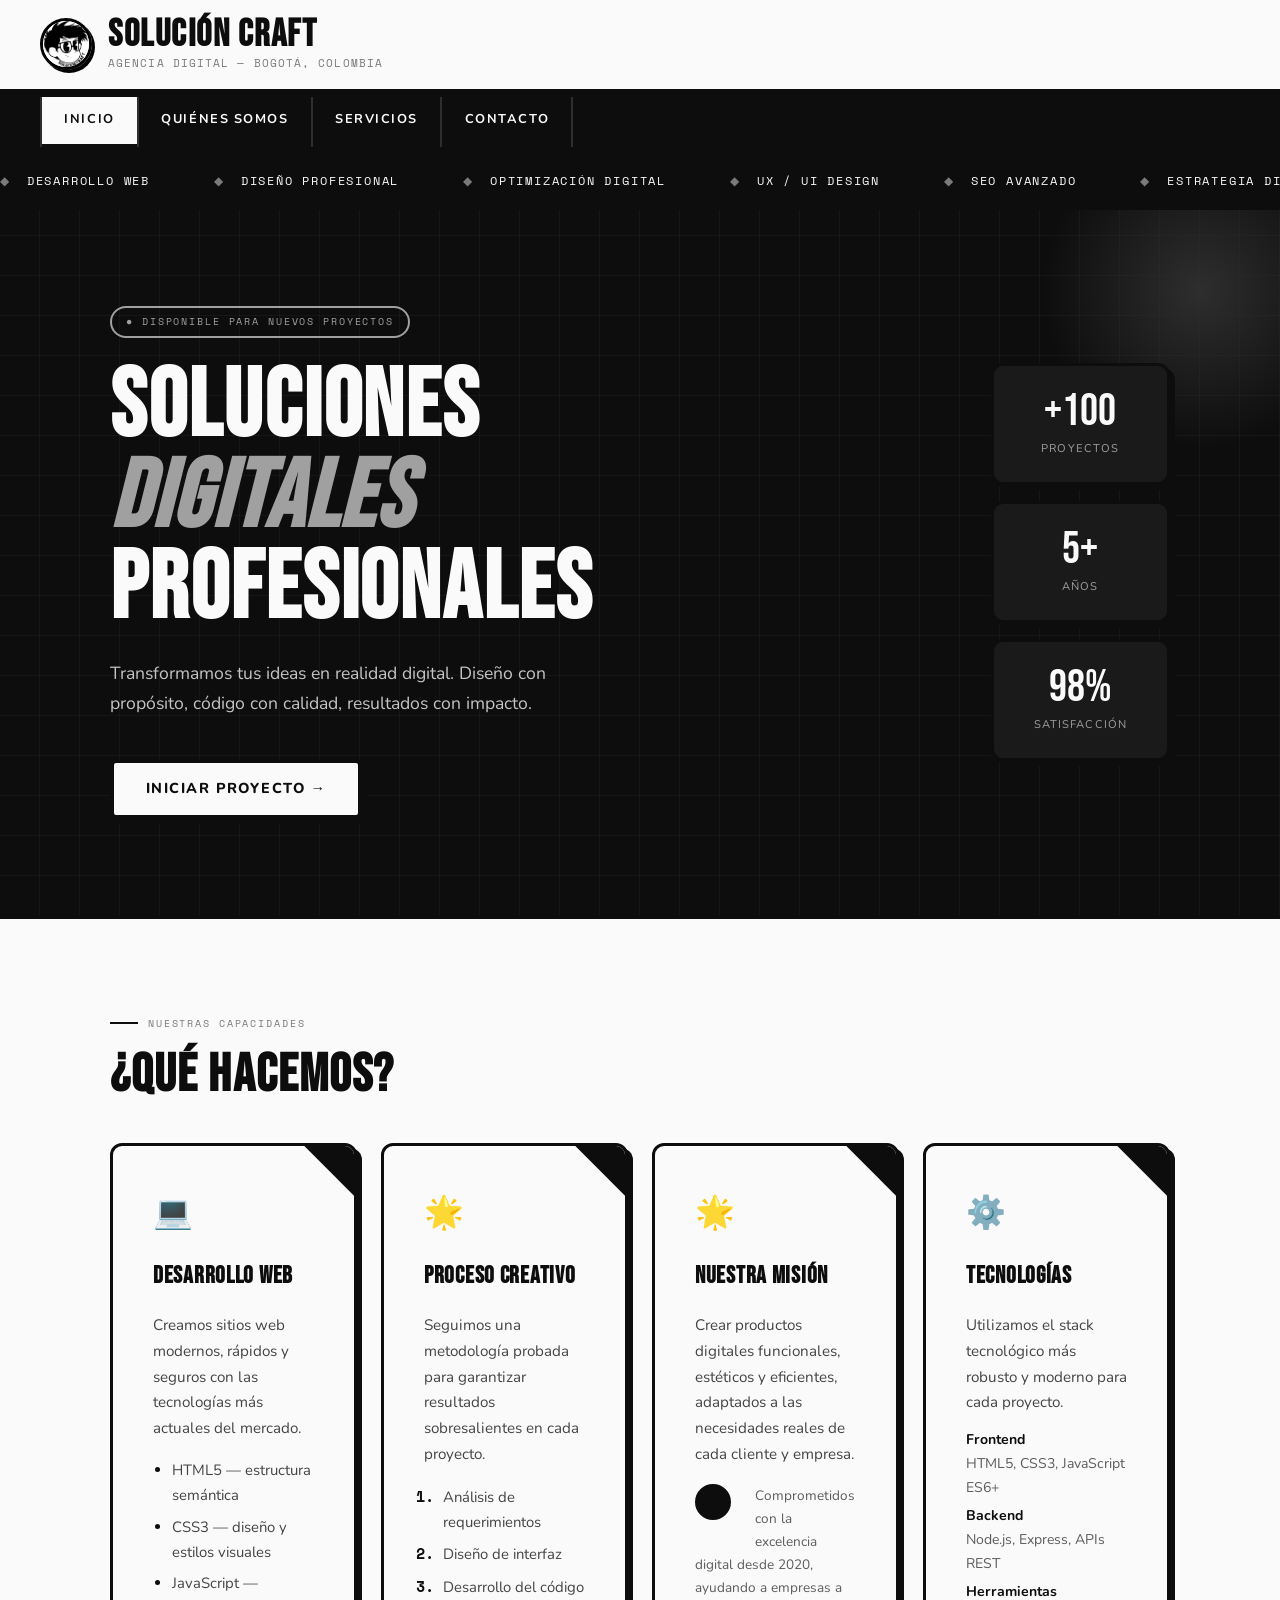
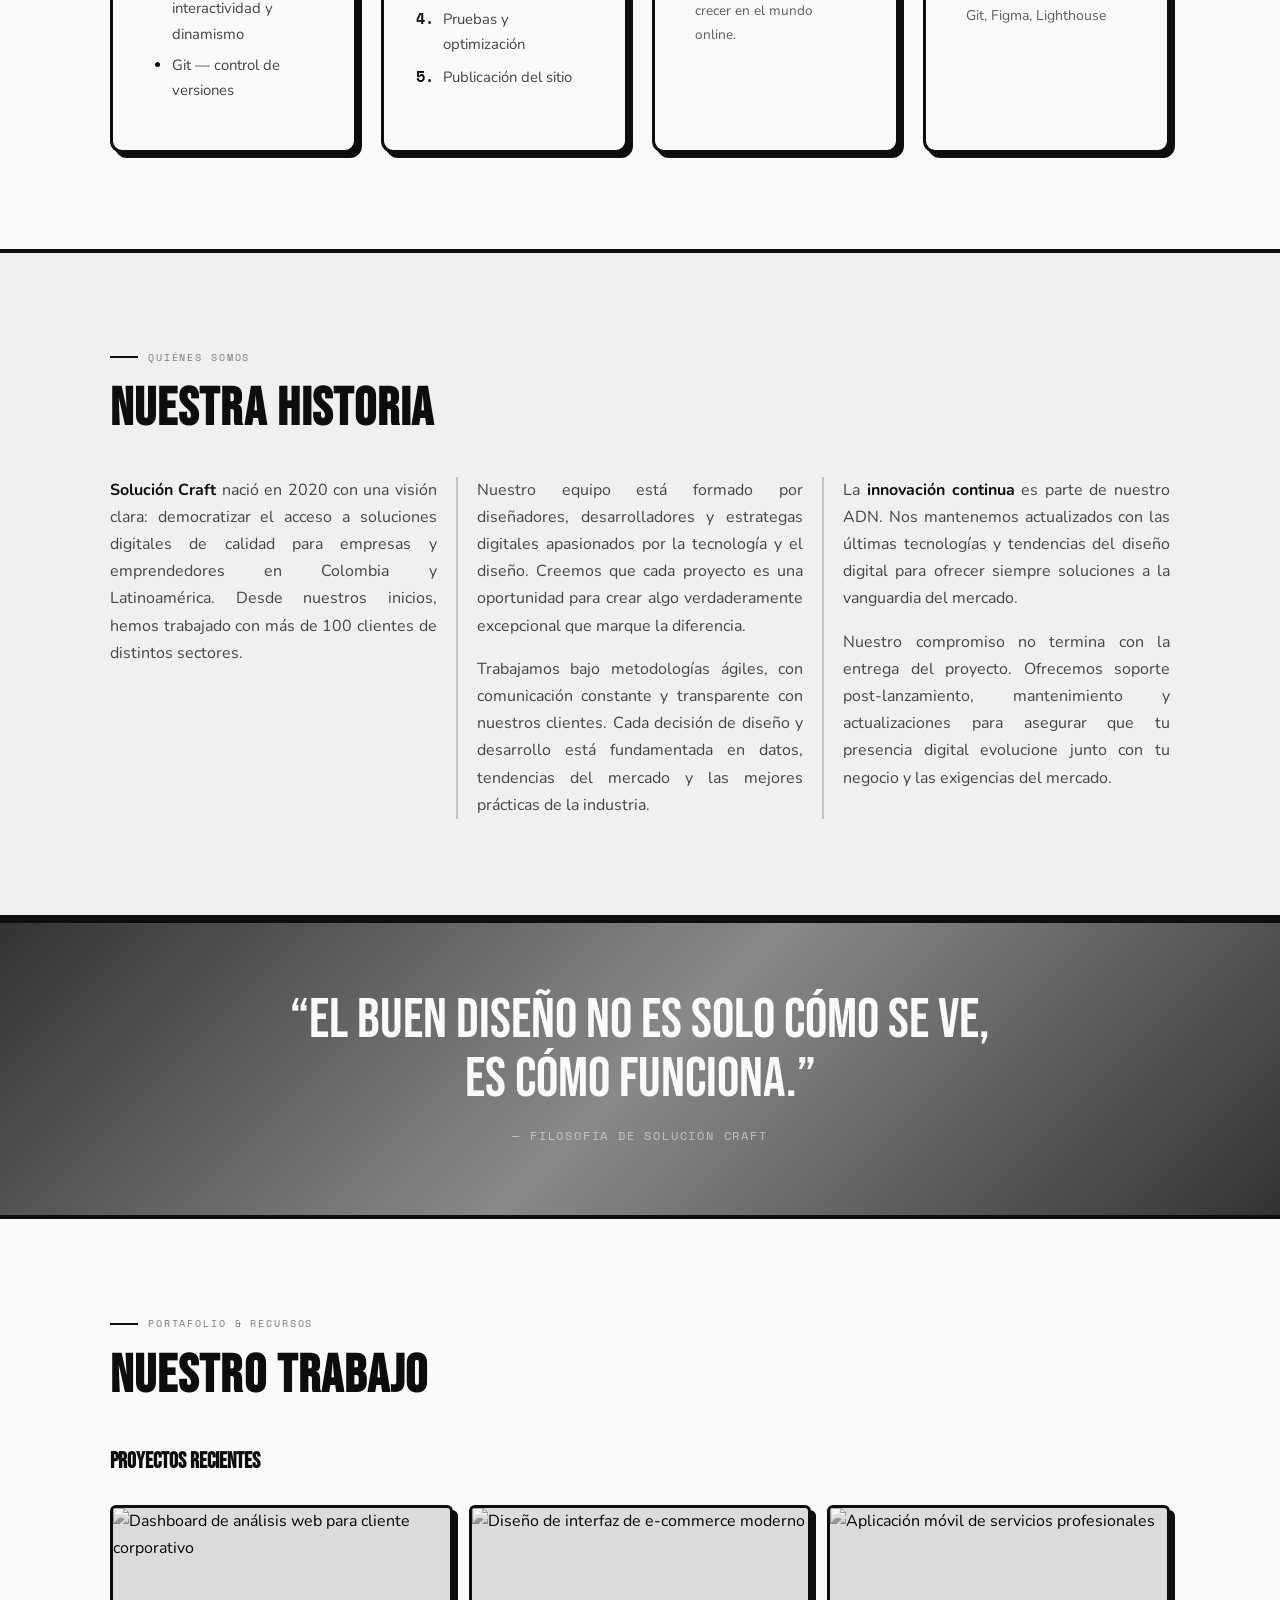
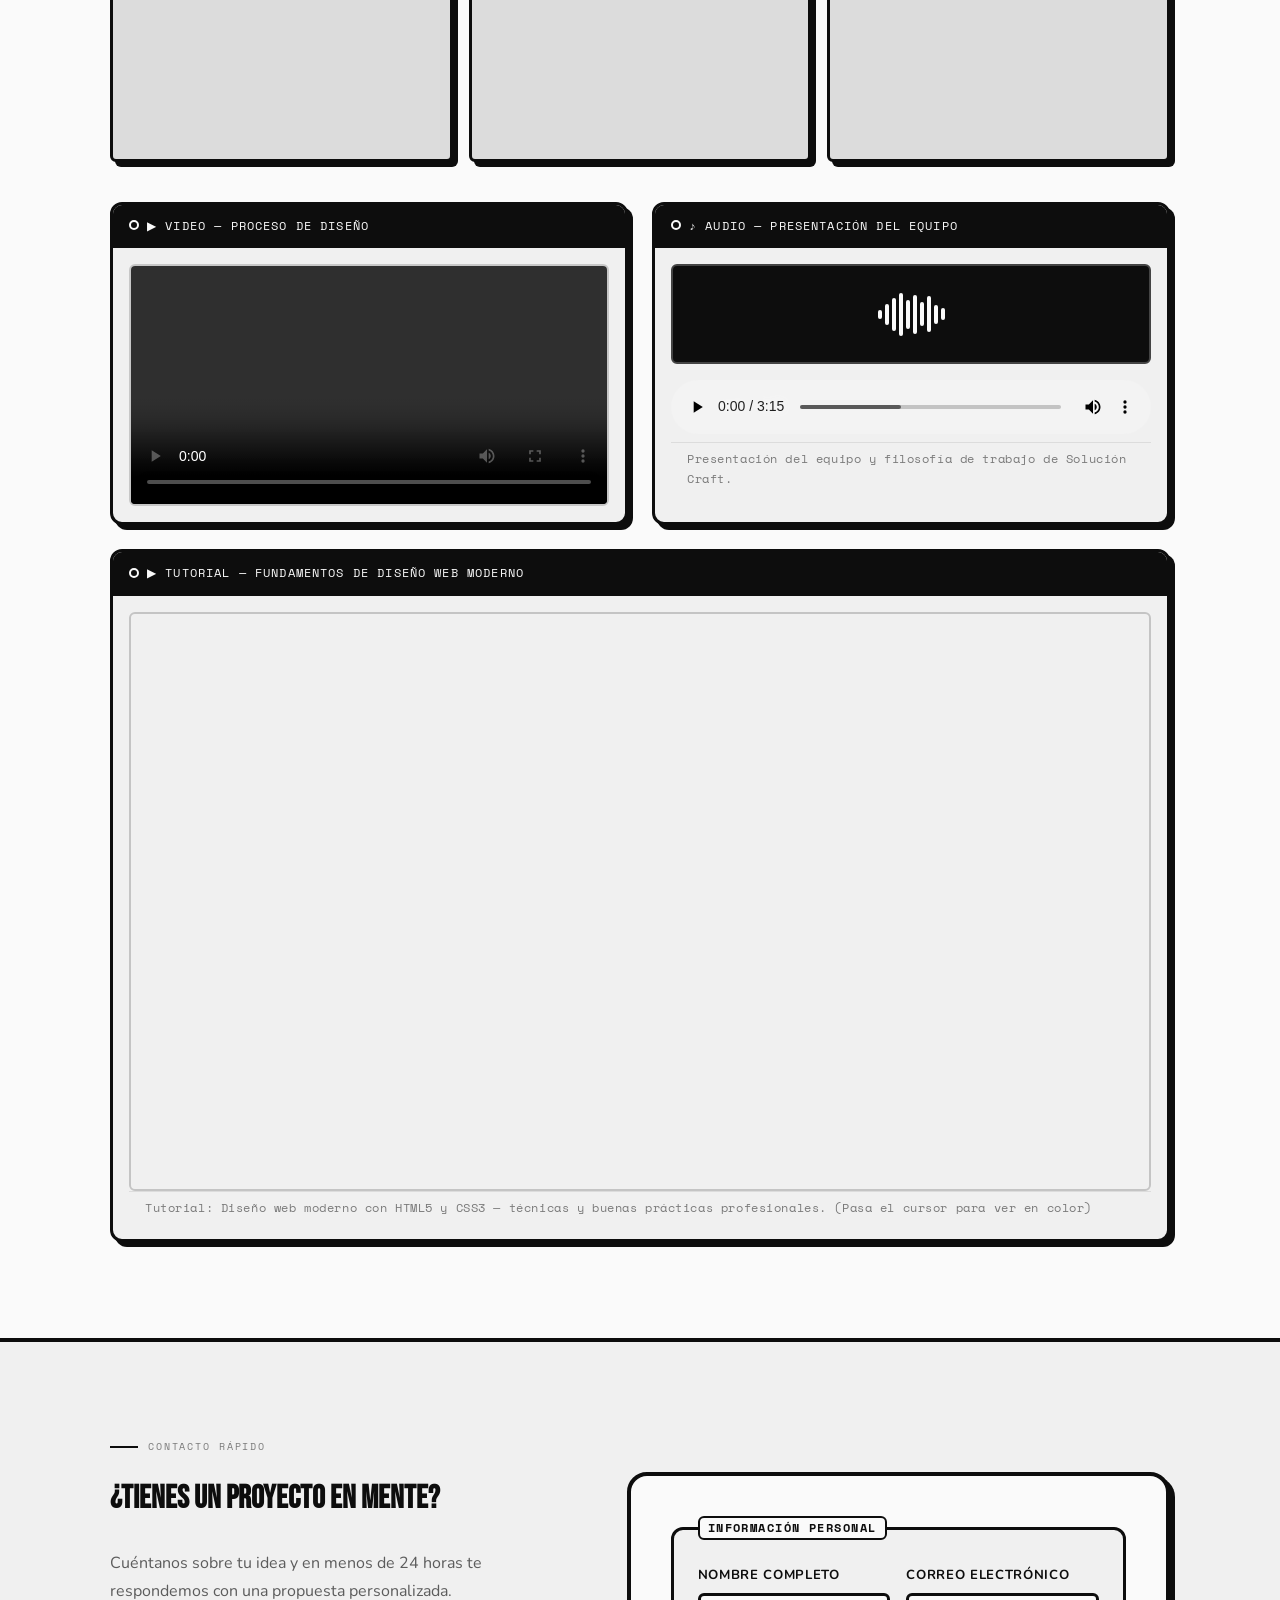
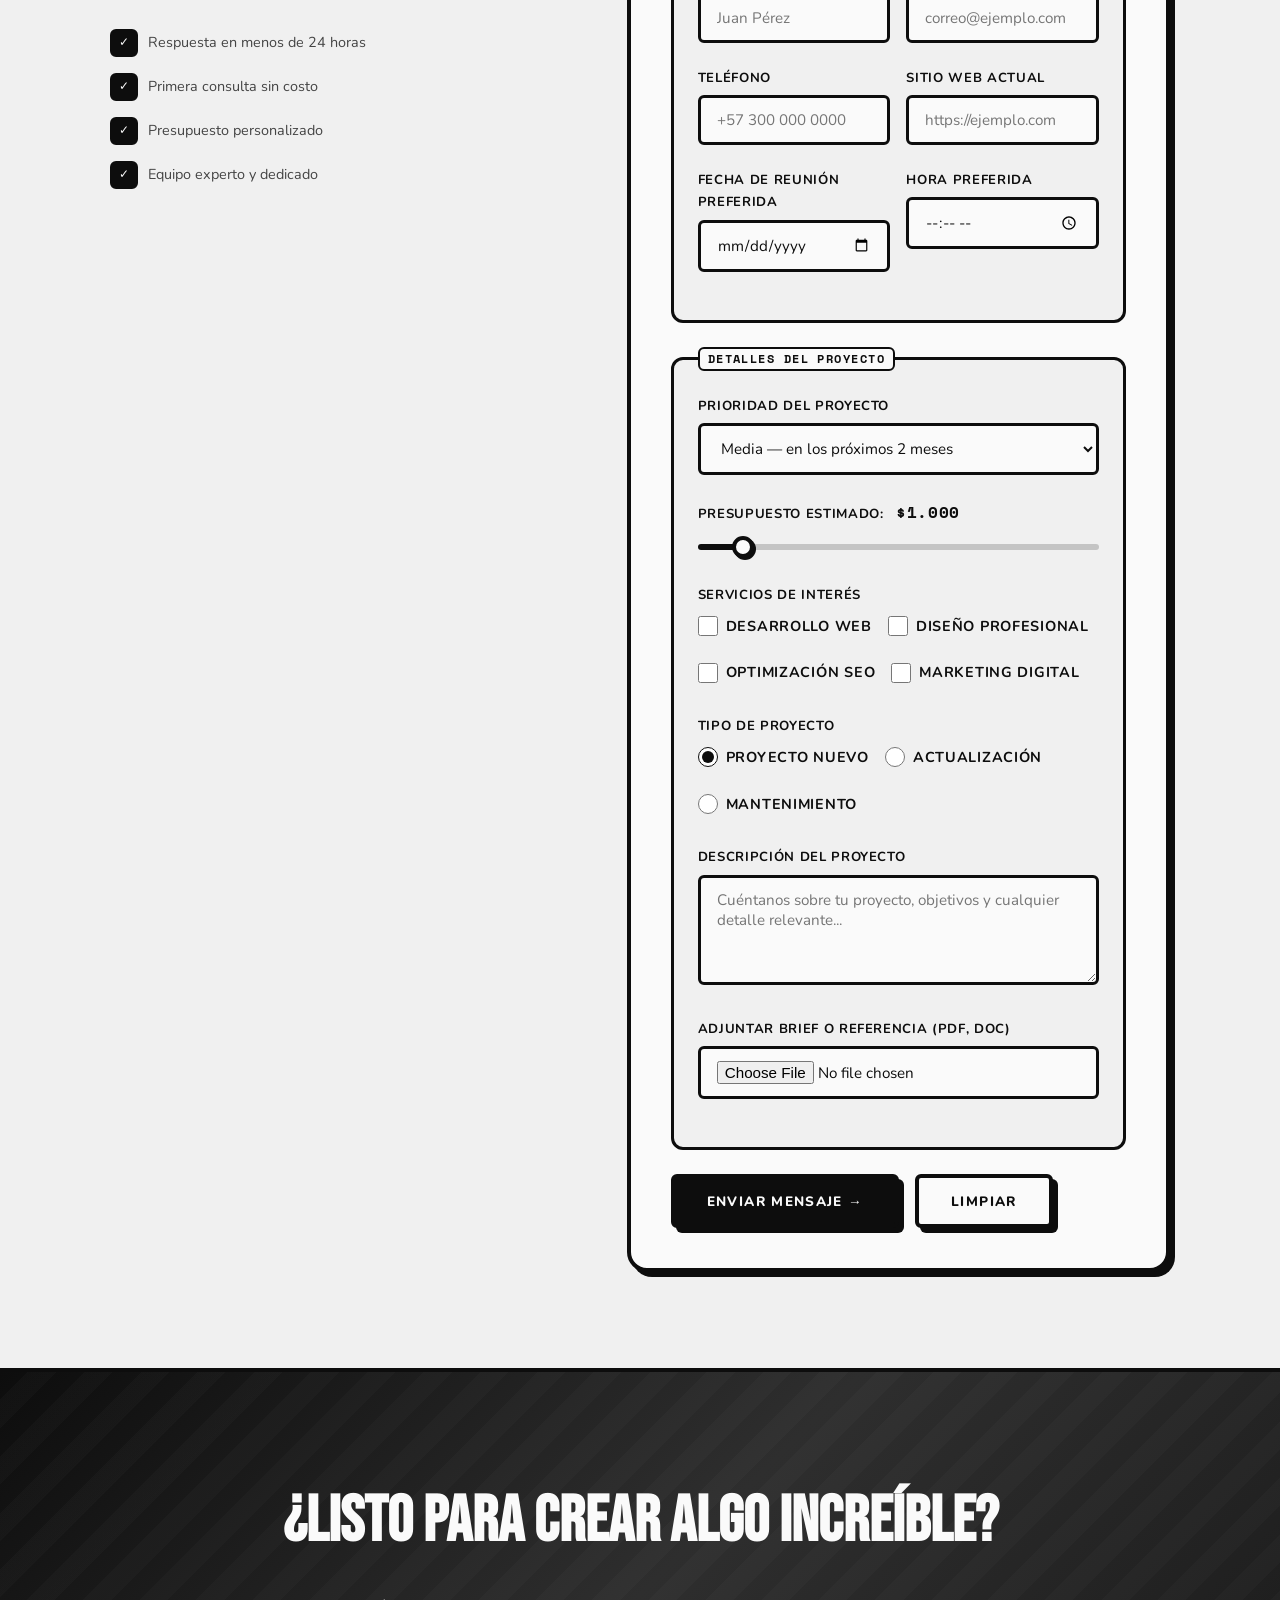
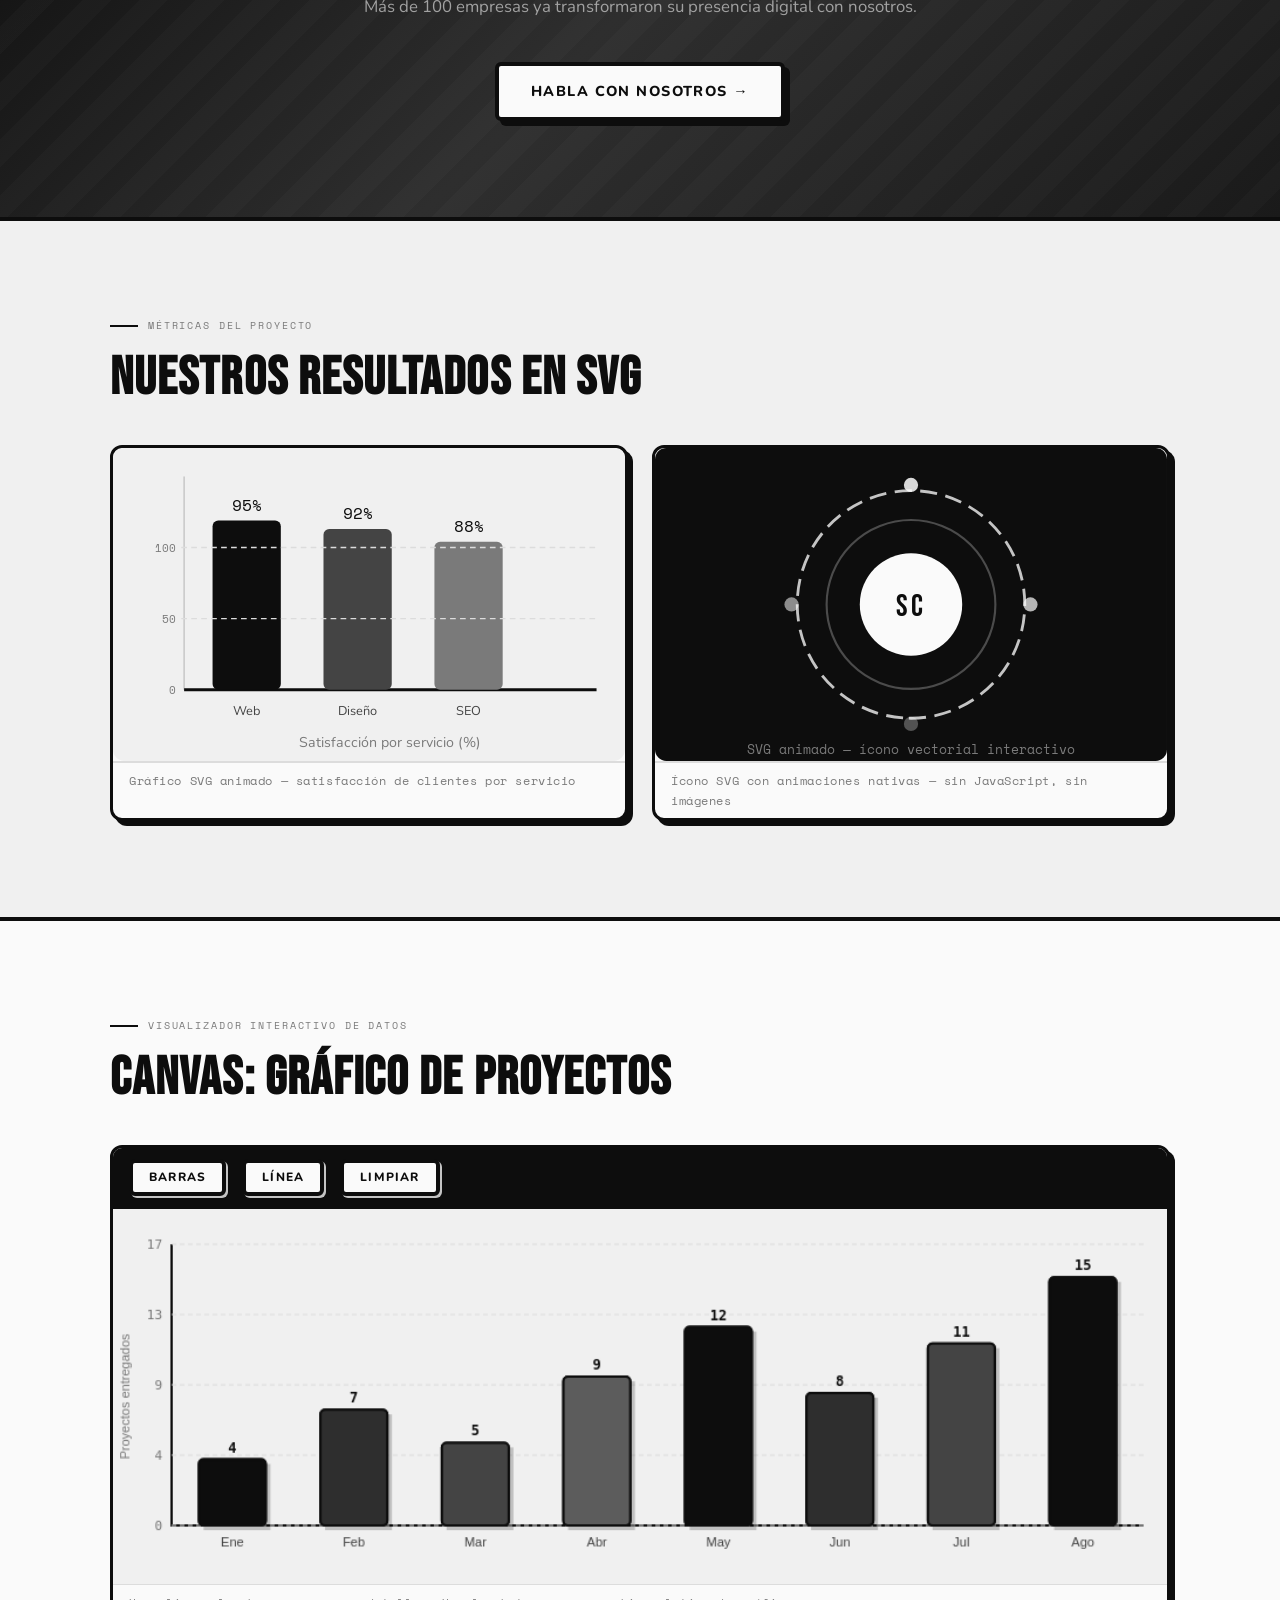
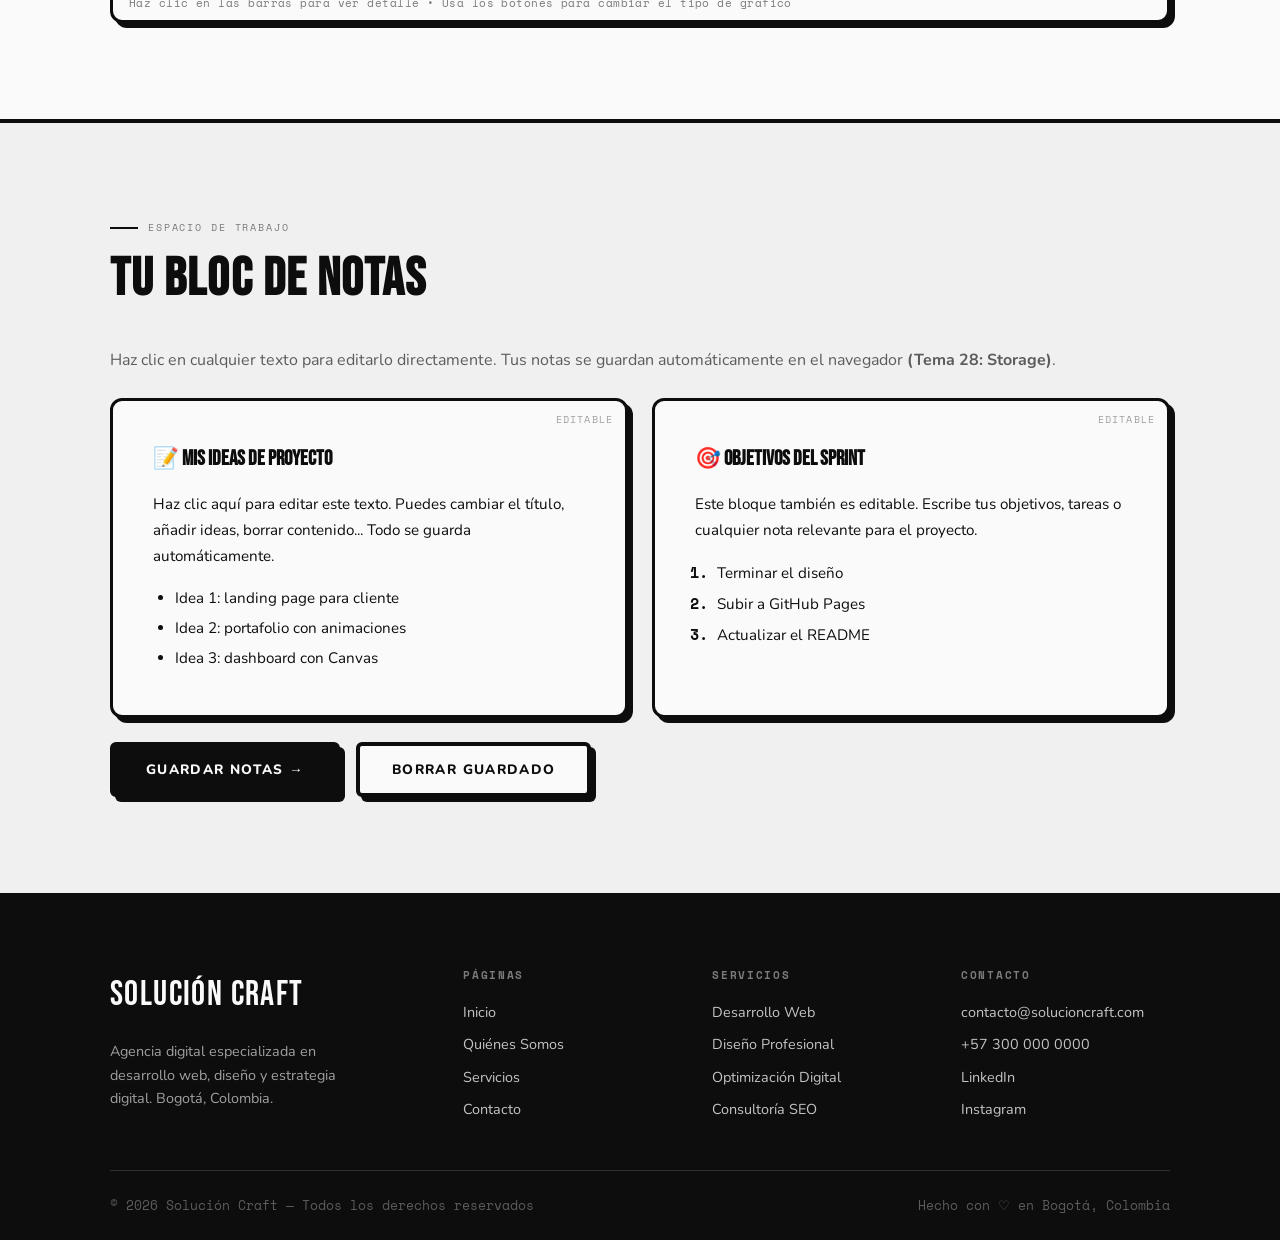
==== commit 5a46a026: "PrimerCommitLuegoDeParcialPractico" ====
--- a/index.html
+++ b/index.html
@@ -461,6 +461,163 @@
       </div>
     </section>
 
+    <!-- ================================================
+         TEMA 24: SVG (GRÁFICOS VECTORIALES)
+         Gráfico de barras SVG que muestra métricas del proyecto
+         ================================================ -->
+    <section class="svg-section">
+      <div class="container">
+        <p class="section-label">Métricas del proyecto</p>
+        <h2 class="section-title reveal">Nuestros Resultados en SVG</h2>
+        <div class="svg-grid reveal">
+          <!-- SVG: gráfico de barras de satisfacción por servicio -->
+          <figure class="svg-card">
+            <svg viewBox="0 0 360 220" xmlns="http://www.w3.org/2000/svg" role="img" aria-label="Gráfico de satisfacción por servicio">
+              <title>Satisfacción por servicio</title>
+              <!-- Fondo -->
+              <rect width="360" height="220" fill="#f0f0f0" rx="8"/>
+              <!-- Líneas guía -->
+              <line x1="50" y1="20" x2="50" y2="170" stroke="#c4c4c4" stroke-width="1"/>
+              <line x1="50" y1="170" x2="340" y2="170" stroke="#0d0d0d" stroke-width="2"/>
+              <!-- Barra 1: Desarrollo Web 95% -->
+              <rect x="70" y="51" width="48" height="119" fill="#0d0d0d" rx="4">
+                <animate attributeName="height" from="0" to="119" dur="1s" fill="freeze" calcMode="spline" keySplines="0.34 1.56 0.64 1"/>
+                <animate attributeName="y" from="170" to="51" dur="1s" fill="freeze" calcMode="spline" keySplines="0.34 1.56 0.64 1"/>
+              </rect>
+              <text x="94" y="44" text-anchor="middle" font-size="11" font-family="Space Mono,monospace" fill="#0d0d0d">95%</text>
+              <text x="94" y="188" text-anchor="middle" font-size="9" font-family="Nunito,sans-serif" fill="#444">Web</text>
+              <!-- Barra 2: Diseño 92% -->
+              <rect x="148" y="57" width="48" height="113" fill="#444444" rx="4">
+                <animate attributeName="height" from="0" to="113" dur="1s" begin="0.15s" fill="freeze" calcMode="spline" keySplines="0.34 1.56 0.64 1"/>
+                <animate attributeName="y" from="170" to="57" dur="1s" begin="0.15s" fill="freeze" calcMode="spline" keySplines="0.34 1.56 0.64 1"/>
+              </rect>
+              <text x="172" y="50" text-anchor="middle" font-size="11" font-family="Space Mono,monospace" fill="#0d0d0d">92%</text>
+              <text x="172" y="188" text-anchor="middle" font-size="9" font-family="Nunito,sans-serif" fill="#444">Diseño</text>
+              <!-- Barra 3: SEO 88% -->
+              <rect x="226" y="66" width="48" height="104" fill="#7a7a7a" rx="4">
+                <animate attributeName="height" from="0" to="104" dur="1s" begin="0.3s" fill="freeze" calcMode="spline" keySplines="0.34 1.56 0.64 1"/>
+                <animate attributeName="y" from="170" to="66" dur="1s" begin="0.3s" fill="freeze" calcMode="spline" keySplines="0.34 1.56 0.64 1"/>
+              </rect>
+              <text x="250" y="59" text-anchor="middle" font-size="11" font-family="Space Mono,monospace" fill="#0d0d0d">88%</text>
+              <text x="250" y="188" text-anchor="middle" font-size="9" font-family="Nunito,sans-serif" fill="#444">SEO</text>
+              <!-- Título -->
+              <text x="195" y="210" text-anchor="middle" font-size="10" font-family="Nunito,sans-serif" fill="#7a7a7a">Satisfacción por servicio (%)</text>
+              <!-- Eje Y labels -->
+              <text x="44" y="173" text-anchor="end" font-size="8" font-family="Space Mono,monospace" fill="#7a7a7a">0</text>
+              <text x="44" y="123" text-anchor="end" font-size="8" font-family="Space Mono,monospace" fill="#7a7a7a">50</text>
+              <text x="44" y="73" text-anchor="end" font-size="8" font-family="Space Mono,monospace" fill="#7a7a7a">100</text>
+              <line x1="48" y1="120" x2="340" y2="120" stroke="#dcdcdc" stroke-width="1" stroke-dasharray="4,3"/>
+              <line x1="48" y1="70" x2="340" y2="70" stroke="#dcdcdc" stroke-width="1" stroke-dasharray="4,3"/>
+            </svg>
+            <figcaption>Gráfico SVG animado — satisfacción de clientes por servicio</figcaption>
+          </figure>
+
+          <!-- SVG: logotipo vectorial / icono animado -->
+          <figure class="svg-card">
+            <svg viewBox="0 0 360 220" xmlns="http://www.w3.org/2000/svg" role="img" aria-label="Icono animado Solución Craft">
+              <title>Ícono animado de Solución Craft</title>
+              <rect width="360" height="220" fill="#0d0d0d" rx="8"/>
+              <!-- Círculo exterior giratorio -->
+              <circle cx="180" cy="110" r="80" fill="none" stroke="#c4c4c4" stroke-width="2" stroke-dasharray="12,6">
+                <animateTransform attributeName="transform" type="rotate" from="0 180 110" to="360 180 110" dur="12s" repeatCount="indefinite"/>
+              </circle>
+              <!-- Círculo interior pulsante -->
+              <circle cx="180" cy="110" r="55" fill="none" stroke="#7a7a7a" stroke-width="1.5">
+                <animate attributeName="r" values="55;60;55" dur="2s" repeatCount="indefinite"/>
+                <animate attributeName="opacity" values="1;0.5;1" dur="2s" repeatCount="indefinite"/>
+              </circle>
+              <!-- Centro sólido -->
+              <circle cx="180" cy="110" r="36" fill="#fafafa"/>
+              <!-- Texto SC centrado -->
+              <text x="180" y="118" text-anchor="middle" font-size="22" font-family="Bebas Neue,Impact,sans-serif" fill="#0d0d0d" letter-spacing="2">SC</text>
+              <!-- Puntos cardinales animados -->
+              <circle cx="180" cy="26" r="5" fill="#fafafa">
+                <animate attributeName="opacity" values="1;0.2;1" dur="1.5s" repeatCount="indefinite" begin="0s"/>
+              </circle>
+              <circle cx="264" cy="110" r="5" fill="#fafafa">
+                <animate attributeName="opacity" values="1;0.2;1" dur="1.5s" repeatCount="indefinite" begin="0.4s"/>
+              </circle>
+              <circle cx="180" cy="194" r="5" fill="#fafafa">
+                <animate attributeName="opacity" values="1;0.2;1" dur="1.5s" repeatCount="indefinite" begin="0.8s"/>
+              </circle>
+              <circle cx="96" cy="110" r="5" fill="#fafafa">
+                <animate attributeName="opacity" values="1;0.2;1" dur="1.5s" repeatCount="indefinite" begin="1.2s"/>
+              </circle>
+              <!-- Label -->
+              <text x="180" y="215" text-anchor="middle" font-size="9" font-family="Space Mono,monospace" fill="#7a7a7a">SVG animado — ícono vectorial interactivo</text>
+            </svg>
+            <figcaption>Ícono SVG con animaciones nativas — sin JavaScript, sin imágenes</figcaption>
+          </figure>
+        </div>
+      </div>
+    </section>
+
+    <!-- ================================================
+         TEMA 25: CANVAS
+         Visualizador de datos CSV con canvas interactivo
+         ================================================ -->
+    <section class="canvas-section">
+      <div class="container">
+        <p class="section-label">Visualizador interactivo de datos</p>
+        <h2 class="section-title reveal">Canvas: Gráfico de Proyectos</h2>
+        <div class="canvas-wrapper reveal">
+          <div class="canvas-controls">
+            <button class="btn-secondary" id="btn-barras">Barras</button>
+            <button class="btn-secondary" id="btn-linea">Línea</button>
+            <button class="btn-secondary" id="btn-limpiar">Limpiar</button>
+          </div>
+          <!-- TEMA 25: elemento canvas -->
+          <canvas id="grafico-canvas" width="900" height="320" aria-label="Gráfico de proyectos por mes">
+            Tu navegador no soporta Canvas.
+          </canvas>
+          <p class="canvas-hint">Haz clic en las barras para ver detalle &bull; Usa los botones para cambiar el tipo de gráfico</p>
+        </div>
+      </div>
+    </section>
+
+    <!-- ================================================
+         TEMA 27: CONTENIDO EDITABLE
+         Sección de notas del usuario con contenteditable
+         ================================================ -->
+    <section class="editable-section">
+      <div class="container">
+        <p class="section-label">Espacio de trabajo</p>
+        <h2 class="section-title reveal">Tu Bloc de Notas</h2>
+        <p class="reveal" style="color:var(--gray-600);margin-bottom:var(--sp-md);">
+          Haz clic en cualquier texto para editarlo directamente. Tus notas se guardan automáticamente en el navegador
+          <strong>(Tema 28: Storage)</strong>.
+        </p>
+        <div class="editable-grid reveal">
+          <!-- TEMA 27: contenteditable -->
+          <div class="editable-card" contenteditable="true" spellcheck="true" id="nota-1"
+               aria-label="Bloc de notas editable 1" data-storage-key="nota-1">
+            <h3 contenteditable="true">📝 Mis ideas de proyecto</h3>
+            <p>Haz clic aquí para editar este texto. Puedes cambiar el título, añadir ideas, borrar contenido... Todo se guarda automáticamente.</p>
+            <ul>
+              <li>Idea 1: landing page para cliente</li>
+              <li>Idea 2: portafolio con animaciones</li>
+              <li>Idea 3: dashboard con Canvas</li>
+            </ul>
+          </div>
+          <div class="editable-card" contenteditable="true" spellcheck="true" id="nota-2"
+               aria-label="Bloc de notas editable 2" data-storage-key="nota-2">
+            <h3 contenteditable="true">🎯 Objetivos del sprint</h3>
+            <p>Este bloque también es editable. Escribe tus objetivos, tareas o cualquier nota relevante para el proyecto.</p>
+            <ol>
+              <li>Terminar el diseño</li>
+              <li>Subir a GitHub Pages</li>
+              <li>Actualizar el README</li>
+            </ol>
+          </div>
+        </div>
+        <div class="editable-actions">
+          <button class="btn-primary" id="btn-guardar-notas">Guardar notas &#8594;</button>
+          <button class="btn-secondary" id="btn-limpiar-notas">Borrar guardado</button>
+          <span id="storage-status" style="font-family:var(--font-mono);font-size:0.75rem;color:var(--gray-500);"></span>
+        </div>
+      </div>
+    </section>
+
   </main>
 
   <!-- TEMA 1: footer semántico -->
--- a/css/styles.css
+++ b/css/styles.css
@@ -712,3 +712,155 @@
 
 a{color:inherit;}
 img{max-width:100%;height:auto;}
+
+/* =====================================================
+   TEMA 24: SVG (GRÁFICOS VECTORIALES)
+   ===================================================== */
+.svg-section {
+  padding: var(--sp-2xl) 0;
+  border-bottom: var(--border-thick);
+  background: var(--gray-100);
+}
+.svg-grid {
+  display: grid;
+  grid-template-columns: 1fr 1fr;
+  gap: var(--sp-md);
+  margin-top: var(--sp-lg);
+}
+.svg-card {
+  border: var(--border-cartoon);
+  border-radius: var(--radius-md);
+  box-shadow: var(--shadow-cartoon);
+  overflow: hidden;
+  background: var(--white);
+  transition: transform var(--transition), box-shadow var(--transition);
+  margin: 0;
+}
+.svg-card:hover {
+  transform: translate(-4px, -4px);
+  box-shadow: var(--shadow-hover);
+}
+.svg-card svg {
+  width: 100%;
+  height: auto;
+  display: block;
+}
+.svg-card figcaption {
+  font-family: var(--font-mono);
+  font-size: 0.72rem;
+  color: var(--gray-500);
+  padding: 8px var(--sp-sm);
+  border-top: 2px solid var(--gray-200);
+}
+
+/* =====================================================
+   TEMA 25: CANVAS
+   ===================================================== */
+.canvas-section {
+  padding: var(--sp-2xl) 0;
+  border-bottom: var(--border-thick);
+  background: var(--white);
+}
+.canvas-wrapper {
+  border: var(--border-cartoon);
+  border-radius: var(--radius-md);
+  box-shadow: var(--shadow-cartoon);
+  overflow: hidden;
+  background: var(--white);
+}
+.canvas-controls {
+  background: var(--black);
+  padding: 0.65rem var(--sp-sm);
+  display: flex;
+  gap: var(--sp-sm);
+  border-bottom: var(--border-cartoon);
+}
+.canvas-controls .btn-secondary {
+  padding: 0.4rem 1rem;
+  font-size: 0.75rem;
+  box-shadow: 2px 2px 0 var(--gray-300);
+}
+.canvas-controls .btn-secondary:hover {
+  transform: translate(-2px, -2px);
+  box-shadow: 4px 4px 0 var(--gray-300);
+}
+#grafico-canvas {
+  width: 100%;
+  height: auto;
+  display: block;
+  cursor: pointer;
+}
+.canvas-hint {
+  font-family: var(--font-mono);
+  font-size: 0.7rem;
+  color: var(--gray-500);
+  padding: 8px var(--sp-sm);
+  border-top: 1px solid var(--gray-200);
+  letter-spacing: 0.04em;
+}
+
+/* =====================================================
+   TEMA 27: CONTENIDO EDITABLE
+   ===================================================== */
+.editable-section {
+  padding: var(--sp-2xl) 0;
+  border-bottom: var(--border-thick);
+  background: var(--gray-100);
+}
+.editable-grid {
+  display: grid;
+  grid-template-columns: 1fr 1fr;
+  gap: var(--sp-md);
+  margin-bottom: var(--sp-md);
+}
+.editable-card {
+  background: var(--white);
+  border: var(--border-cartoon);
+  border-radius: var(--radius-md);
+  padding: var(--sp-lg);
+  box-shadow: var(--shadow-cartoon);
+  min-height: 220px;
+  outline: none;
+  transition: box-shadow var(--transition), transform var(--transition);
+  cursor: text;
+  font-family: var(--font-body);
+  font-size: 0.95rem;
+  color: var(--black);
+  line-height: 1.7;
+}
+.editable-card:focus {
+  box-shadow: var(--shadow-hover);
+  transform: translate(-2px, -2px);
+  border-color: var(--black);
+}
+.editable-card h3 {
+  font-family: var(--font-display);
+  font-size: 1.3rem;
+  margin-bottom: var(--sp-sm);
+  outline: none;
+  cursor: text;
+}
+.editable-card ul,
+.editable-card ol {
+  padding-left: 1.4rem;
+  margin-top: var(--sp-sm);
+}
+.editable-card li { margin-bottom: 4px; }
+.editable-card::before {
+  content: 'Editable';
+  position: absolute;
+  top: 10px; right: 12px;
+  font-family: var(--font-mono);
+  font-size: 0.6rem;
+  letter-spacing: 0.12em;
+  text-transform: uppercase;
+  color: var(--gray-400);
+  pointer-events: none;
+}
+.editable-card { position: relative; }
+.editable-actions {
+  display: flex;
+  align-items: center;
+  gap: var(--sp-sm);
+  flex-wrap: wrap;
+}
--- a/css/responsive.css
+++ b/css/responsive.css
@@ -107,3 +107,13 @@
        only screen and (min-resolution:192dpi) {
   .logo{image-rendering:-webkit-optimize-contrast;}
 }
+
+/* =====================================================
+   TEMA 26: Media queries para temas 24, 25 y 27 nuevos
+   ===================================================== */
+@media only screen and (max-width: 767px) {
+  .svg-grid { grid-template-columns: 1fr; }
+  .editable-grid { grid-template-columns: 1fr; }
+  #grafico-canvas { height: 220px; }
+  .canvas-controls { flex-wrap: wrap; gap: 8px; }
+}
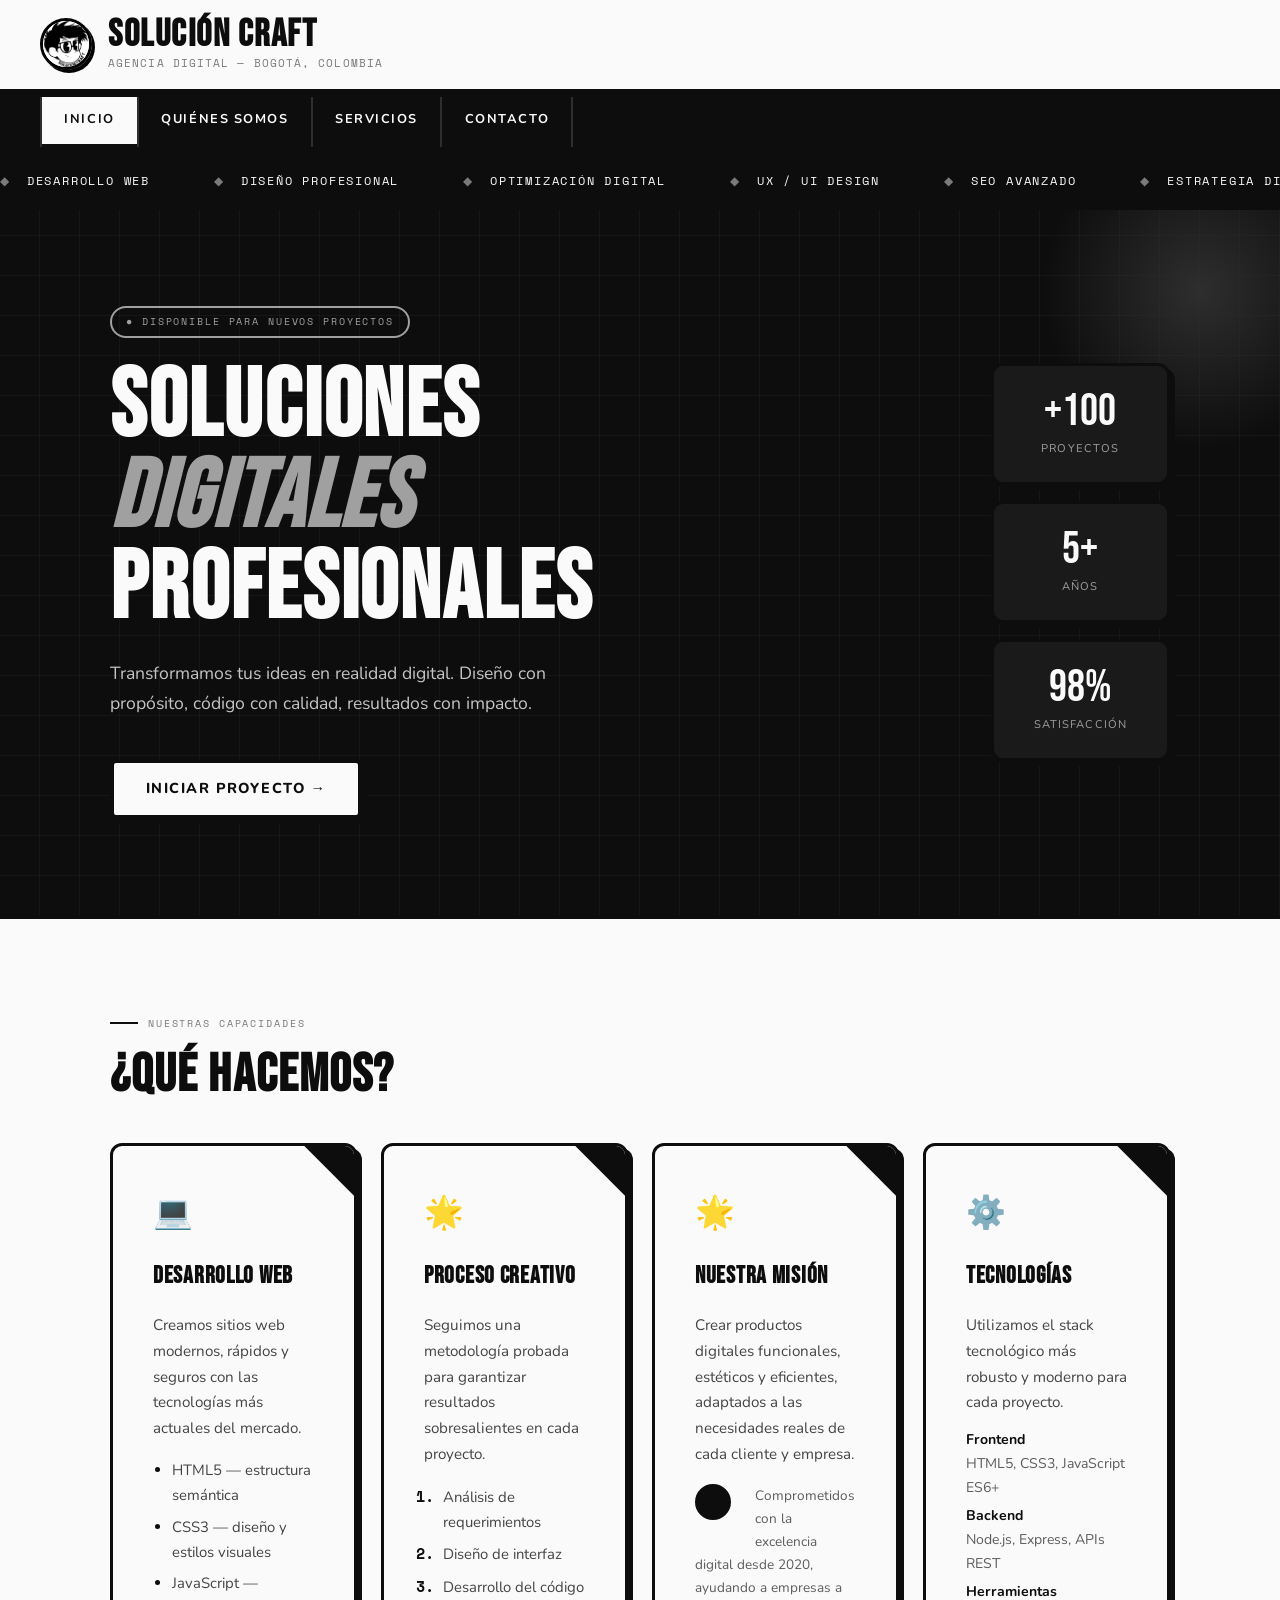
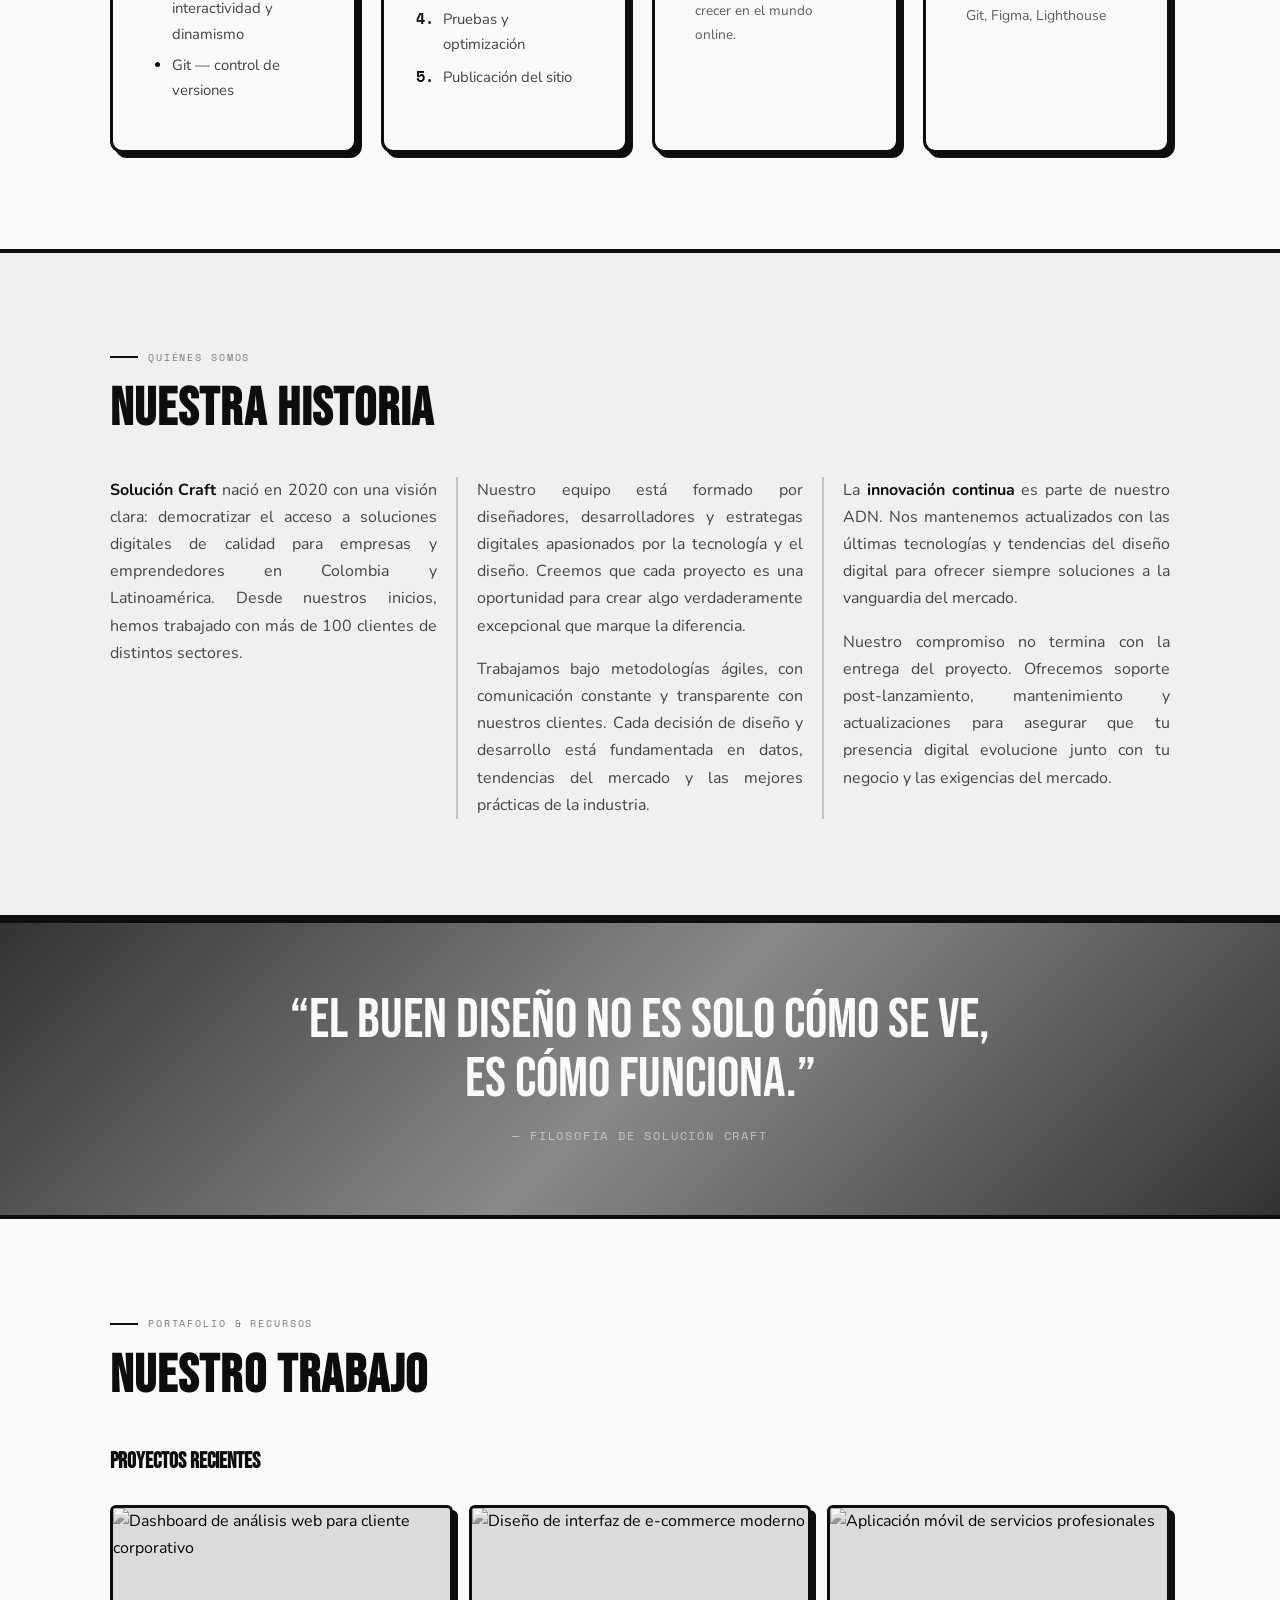
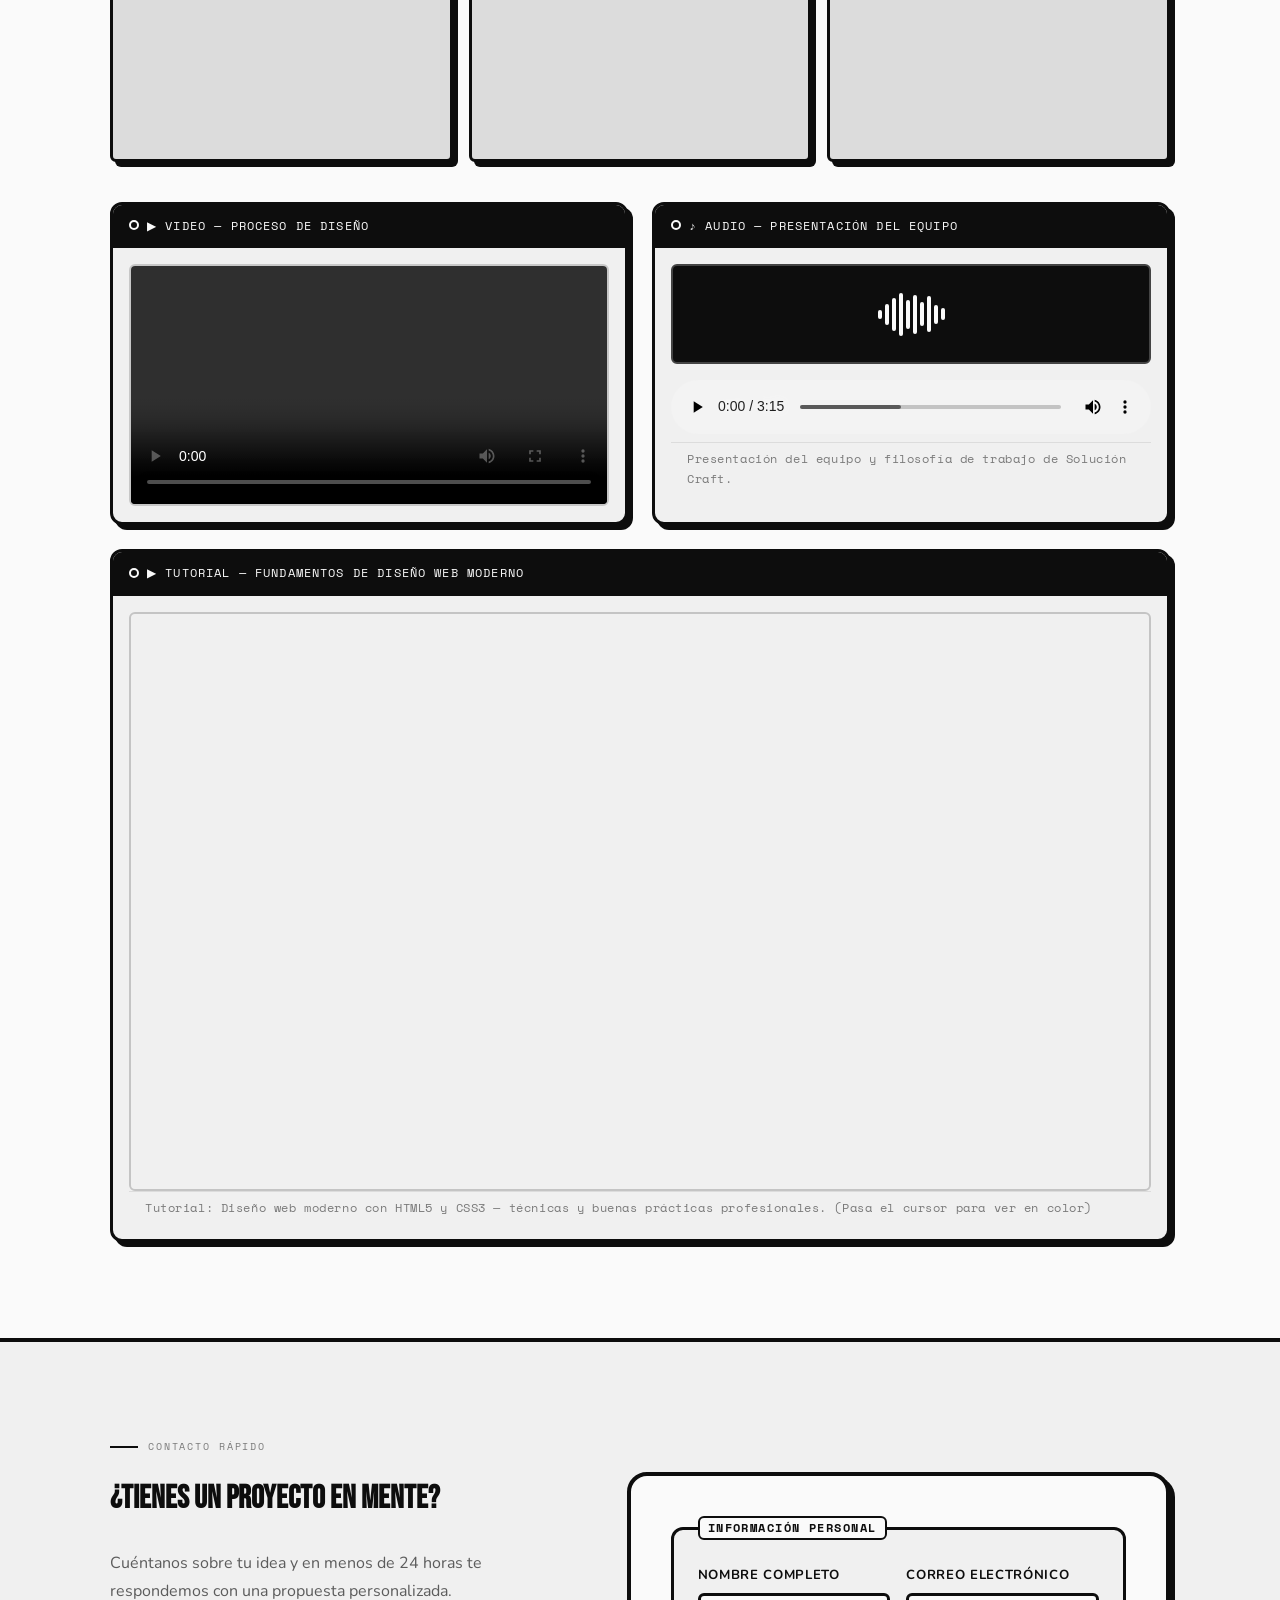
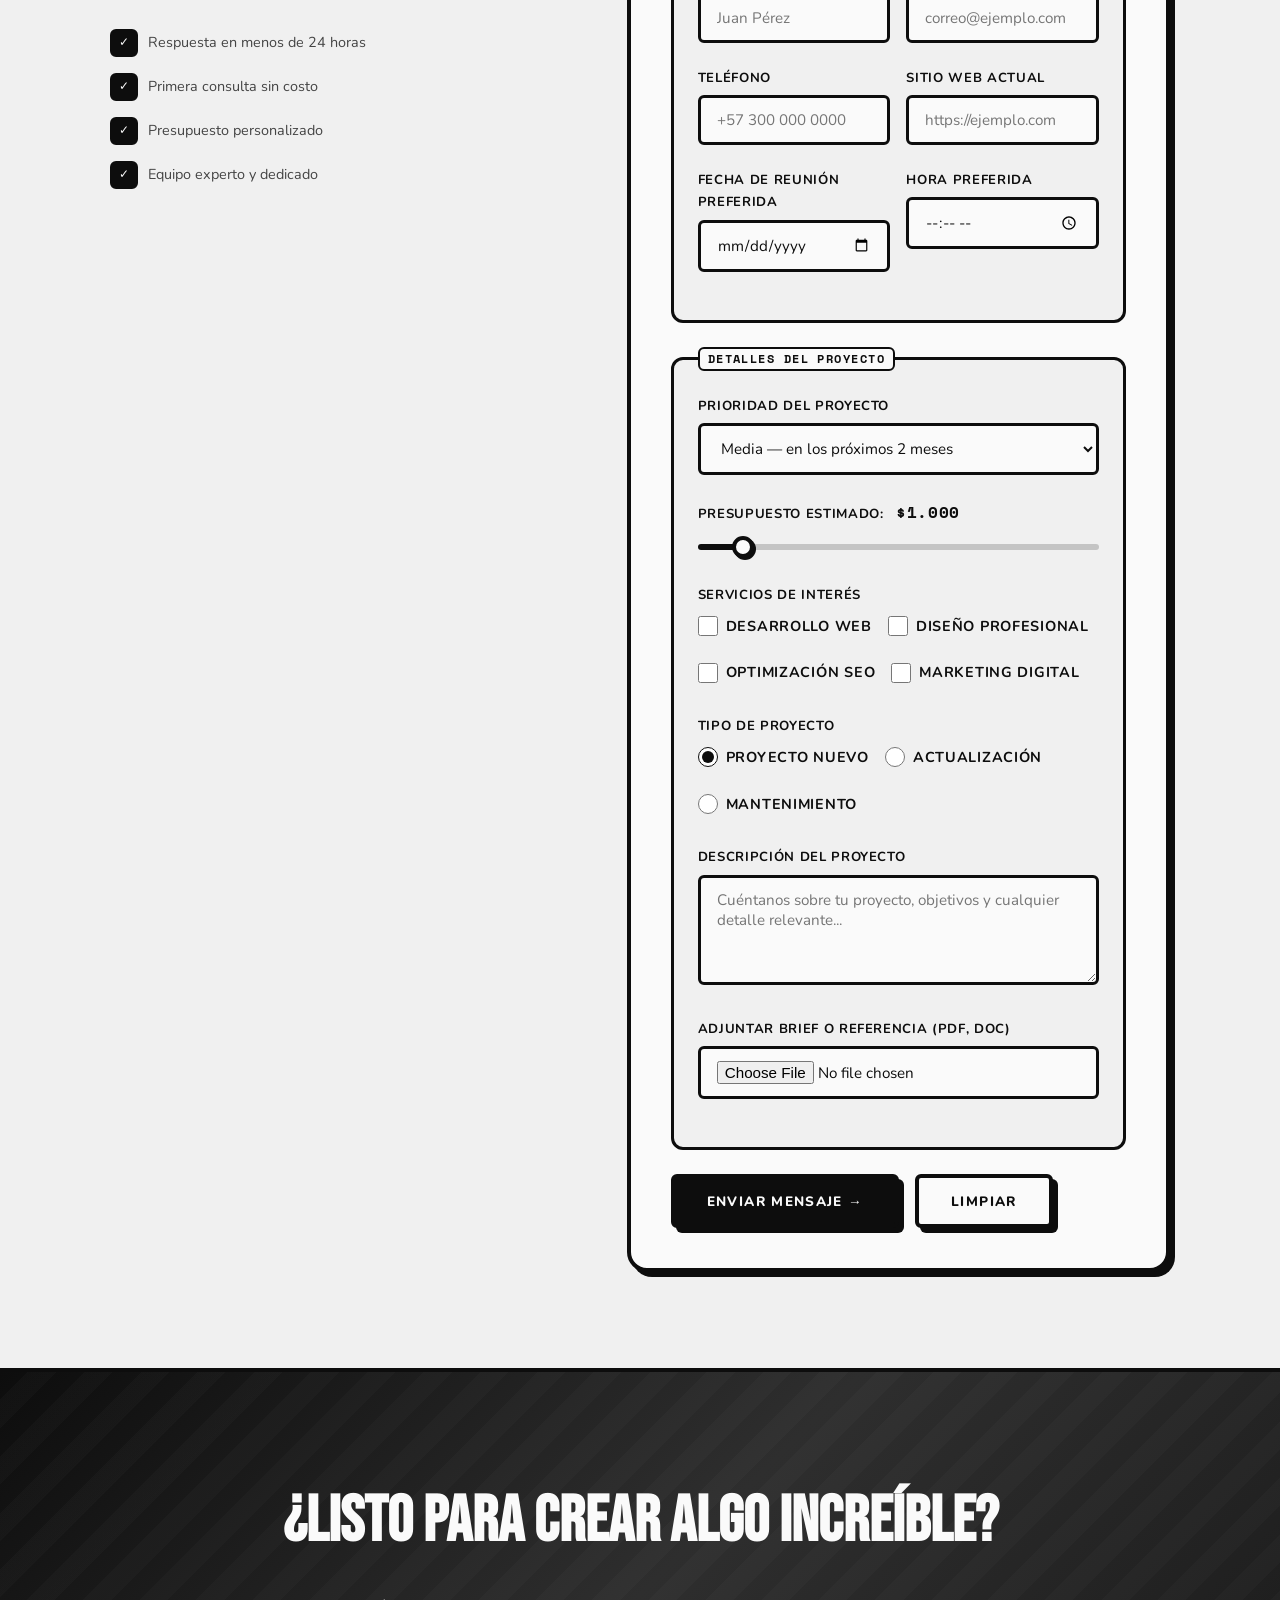
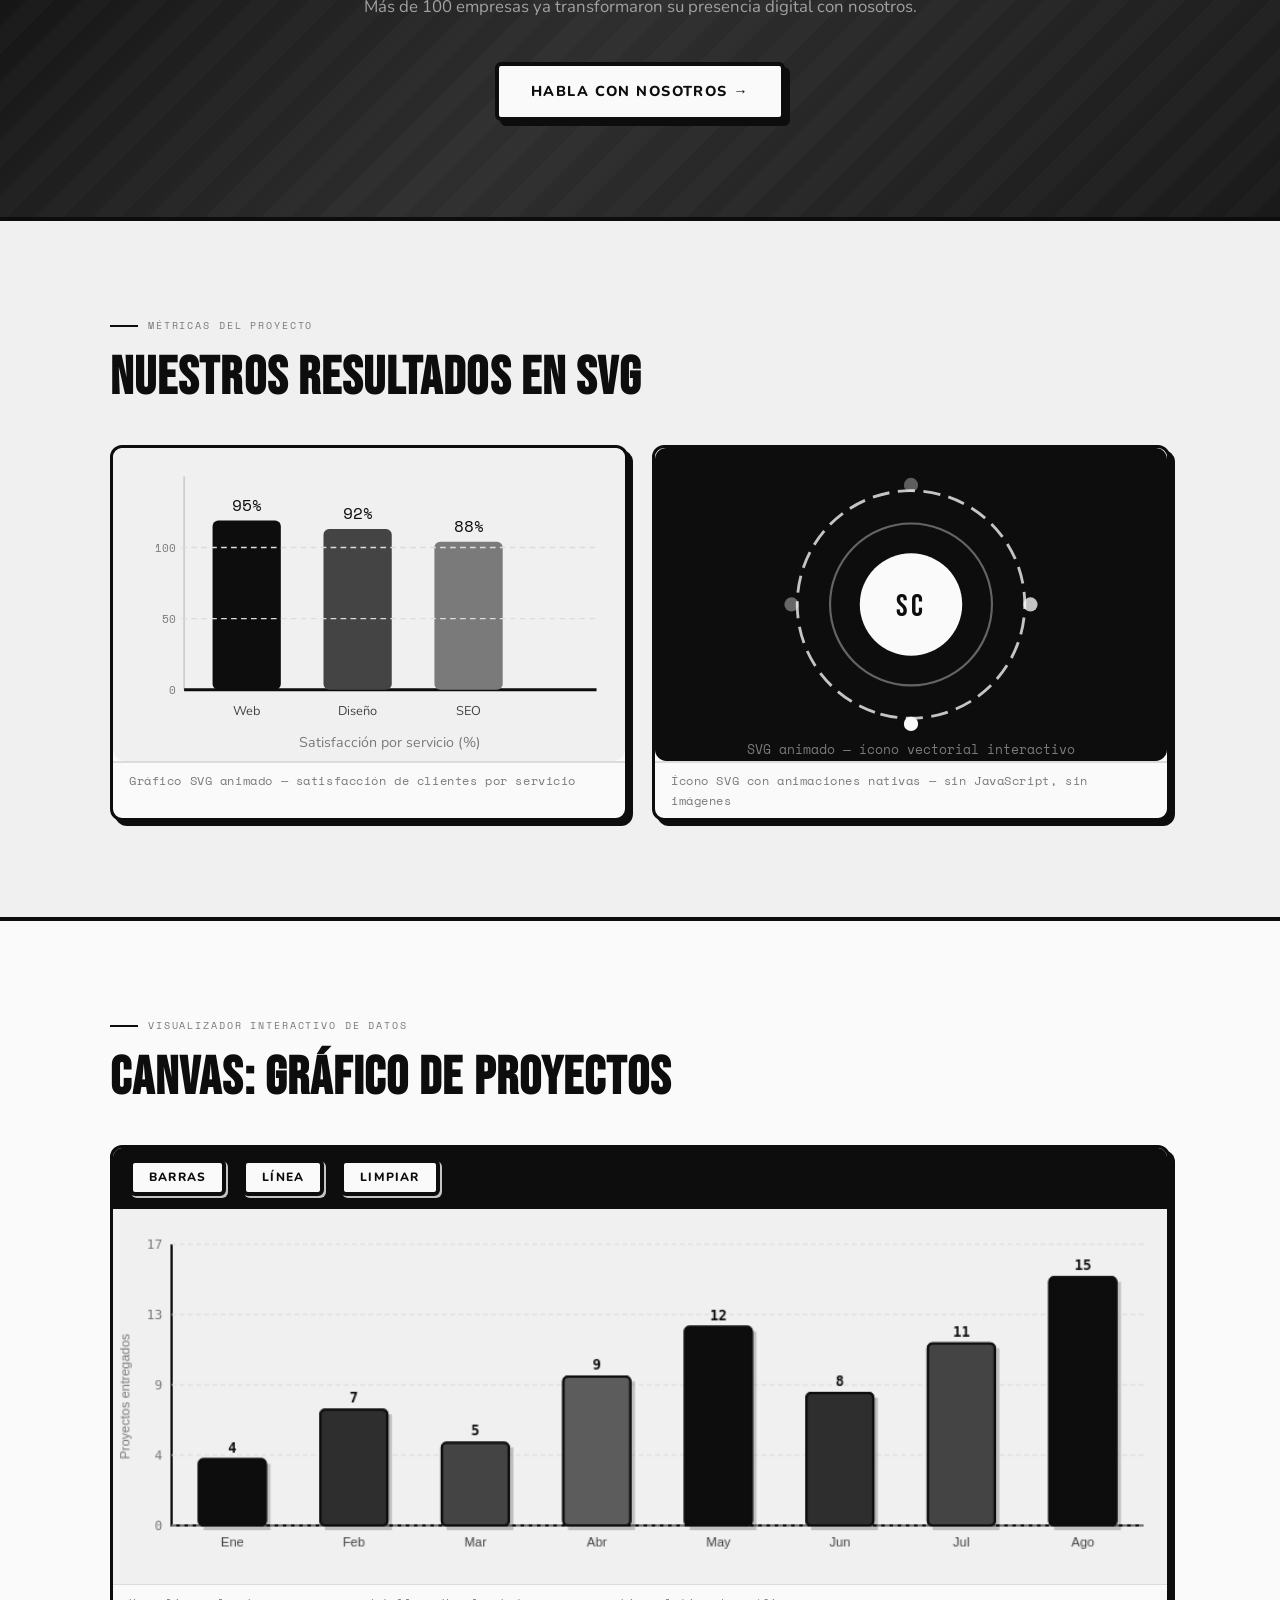
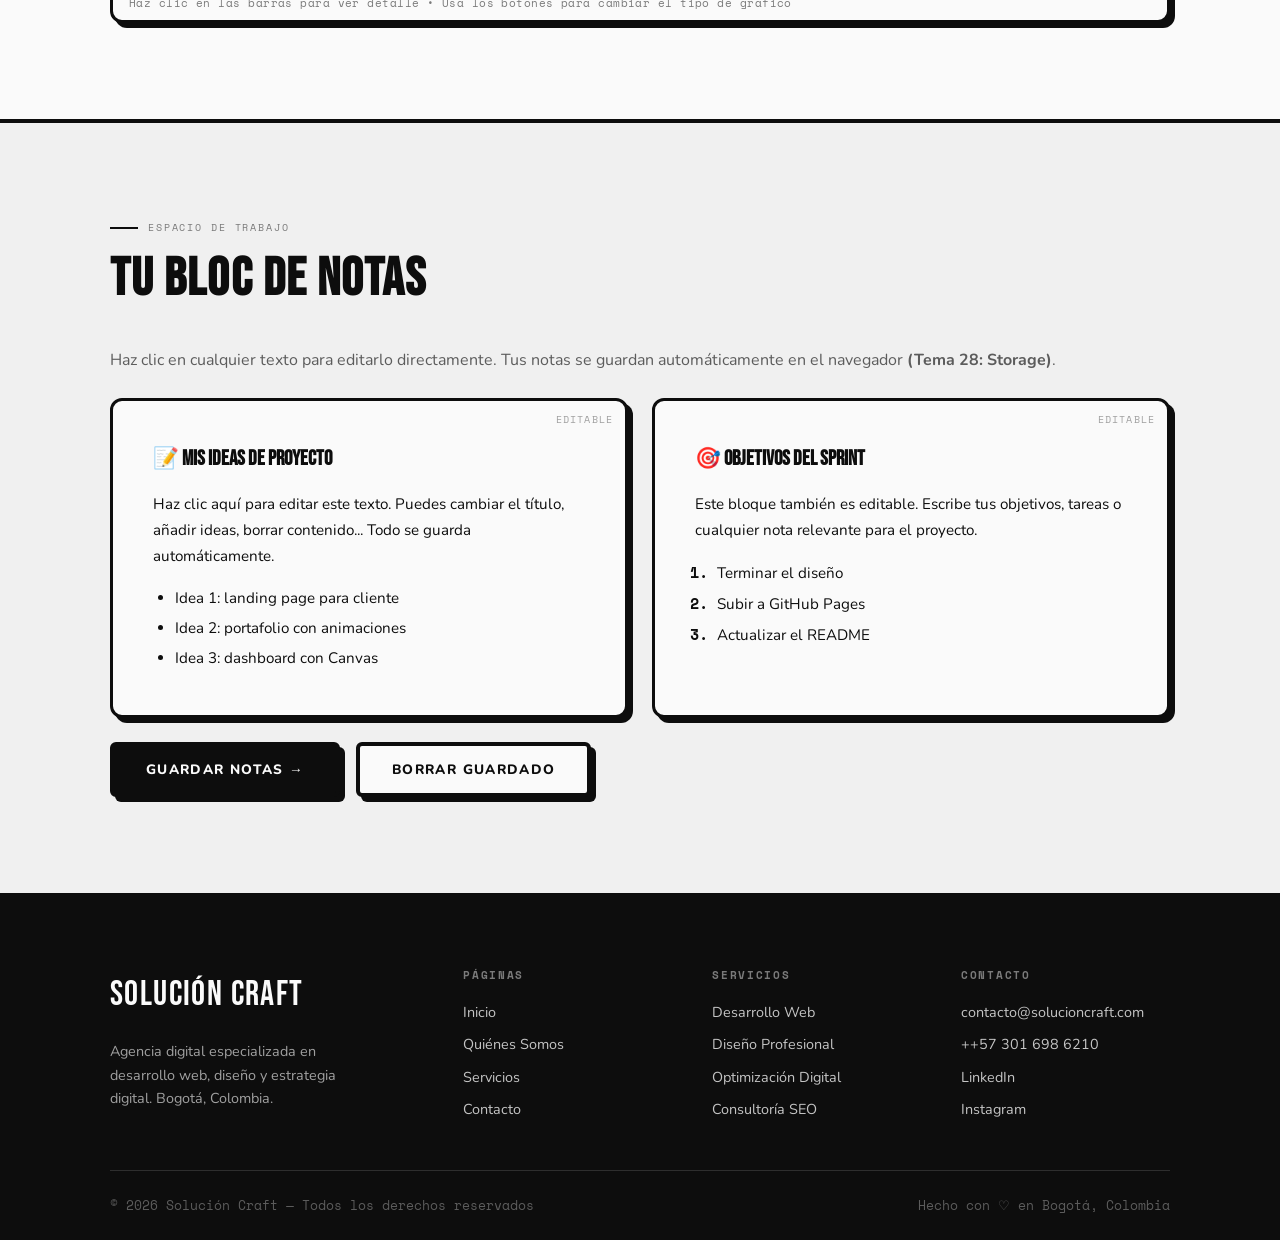
==== commit 19207170: "EntregaParcialFInal" ====
--- a/index.html
+++ b/index.html
@@ -647,7 +647,7 @@
           <h4>Contacto</h4>
           <!-- TEMA 3: mailto y tel links -->
           <a href="mailto:contacto@solucioncraft.com">contacto@solucioncraft.com</a>
-          <a href="tel:+573000000000">+57 300 000 0000</a>
+          <a href="tel:+573000000000">++57 301 698 6210</a>
           <a href="#">LinkedIn</a>
           <a href="#">Instagram</a>
         </div>
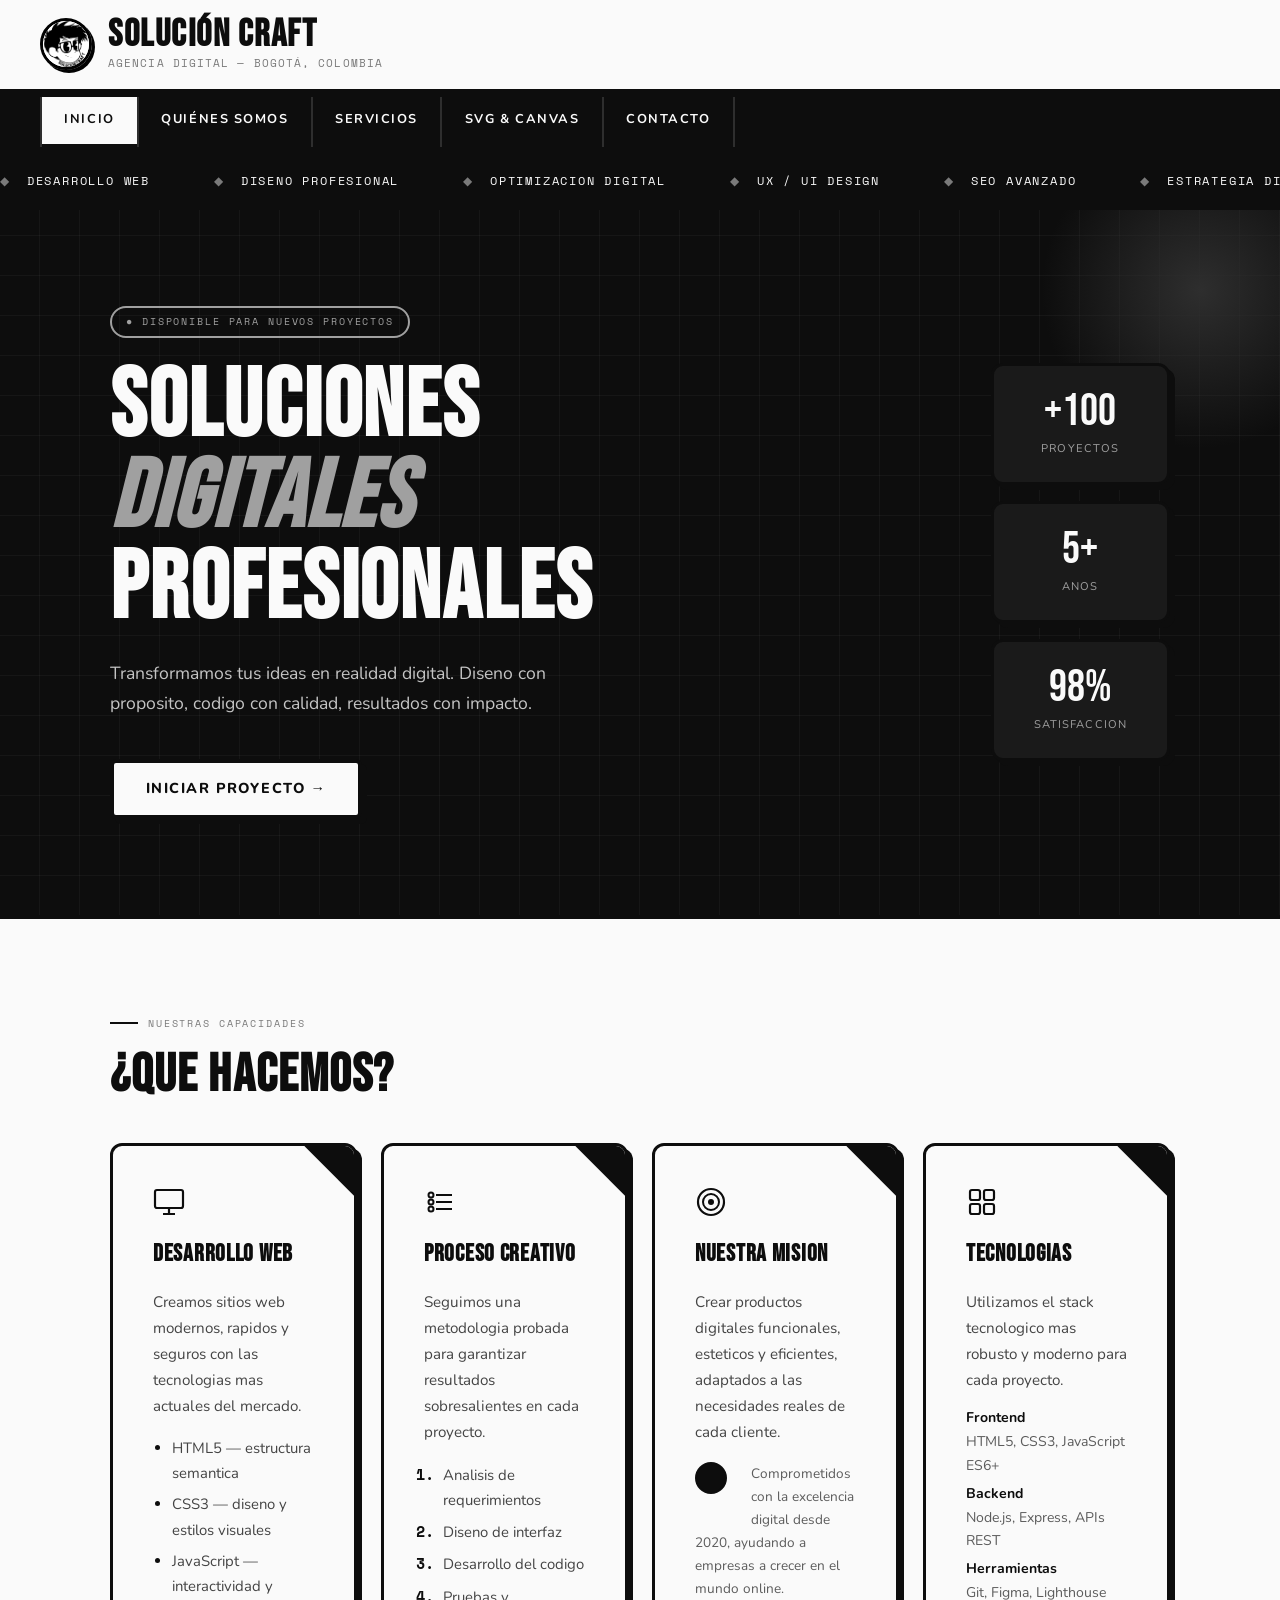
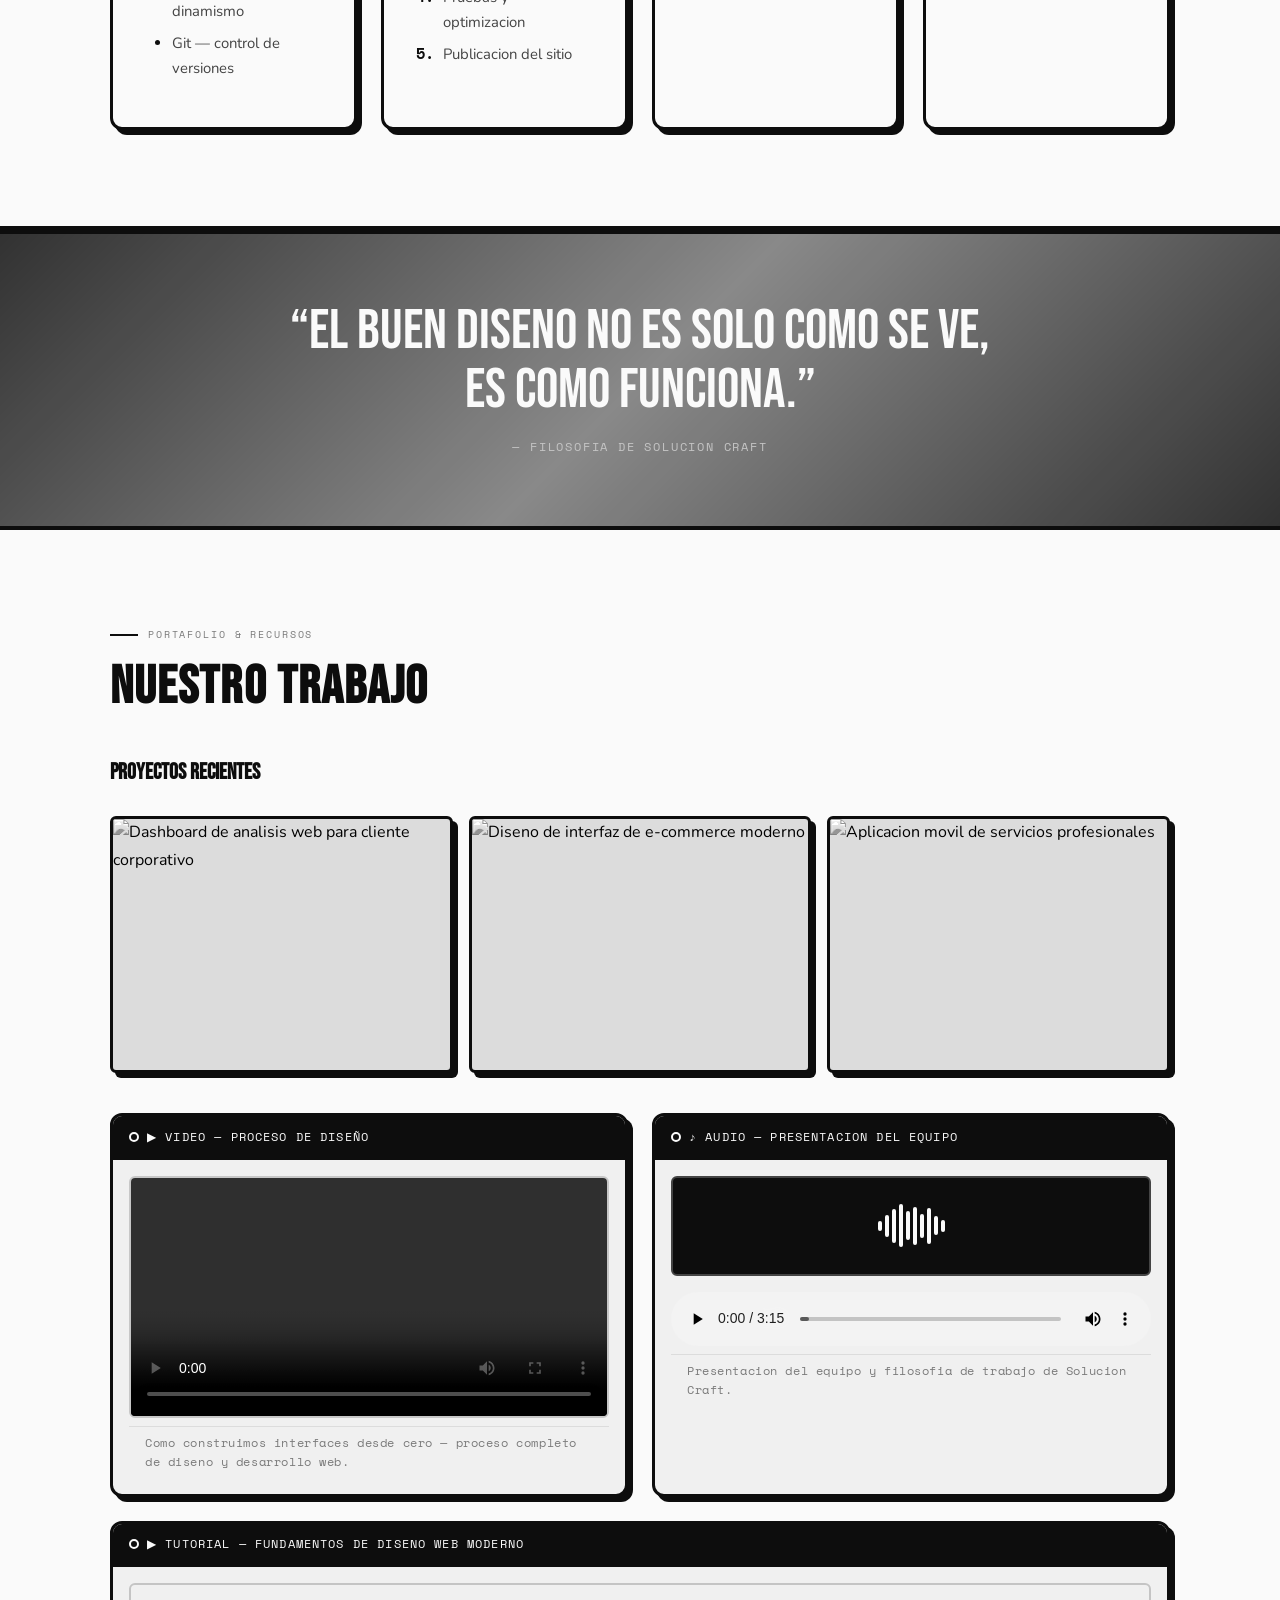
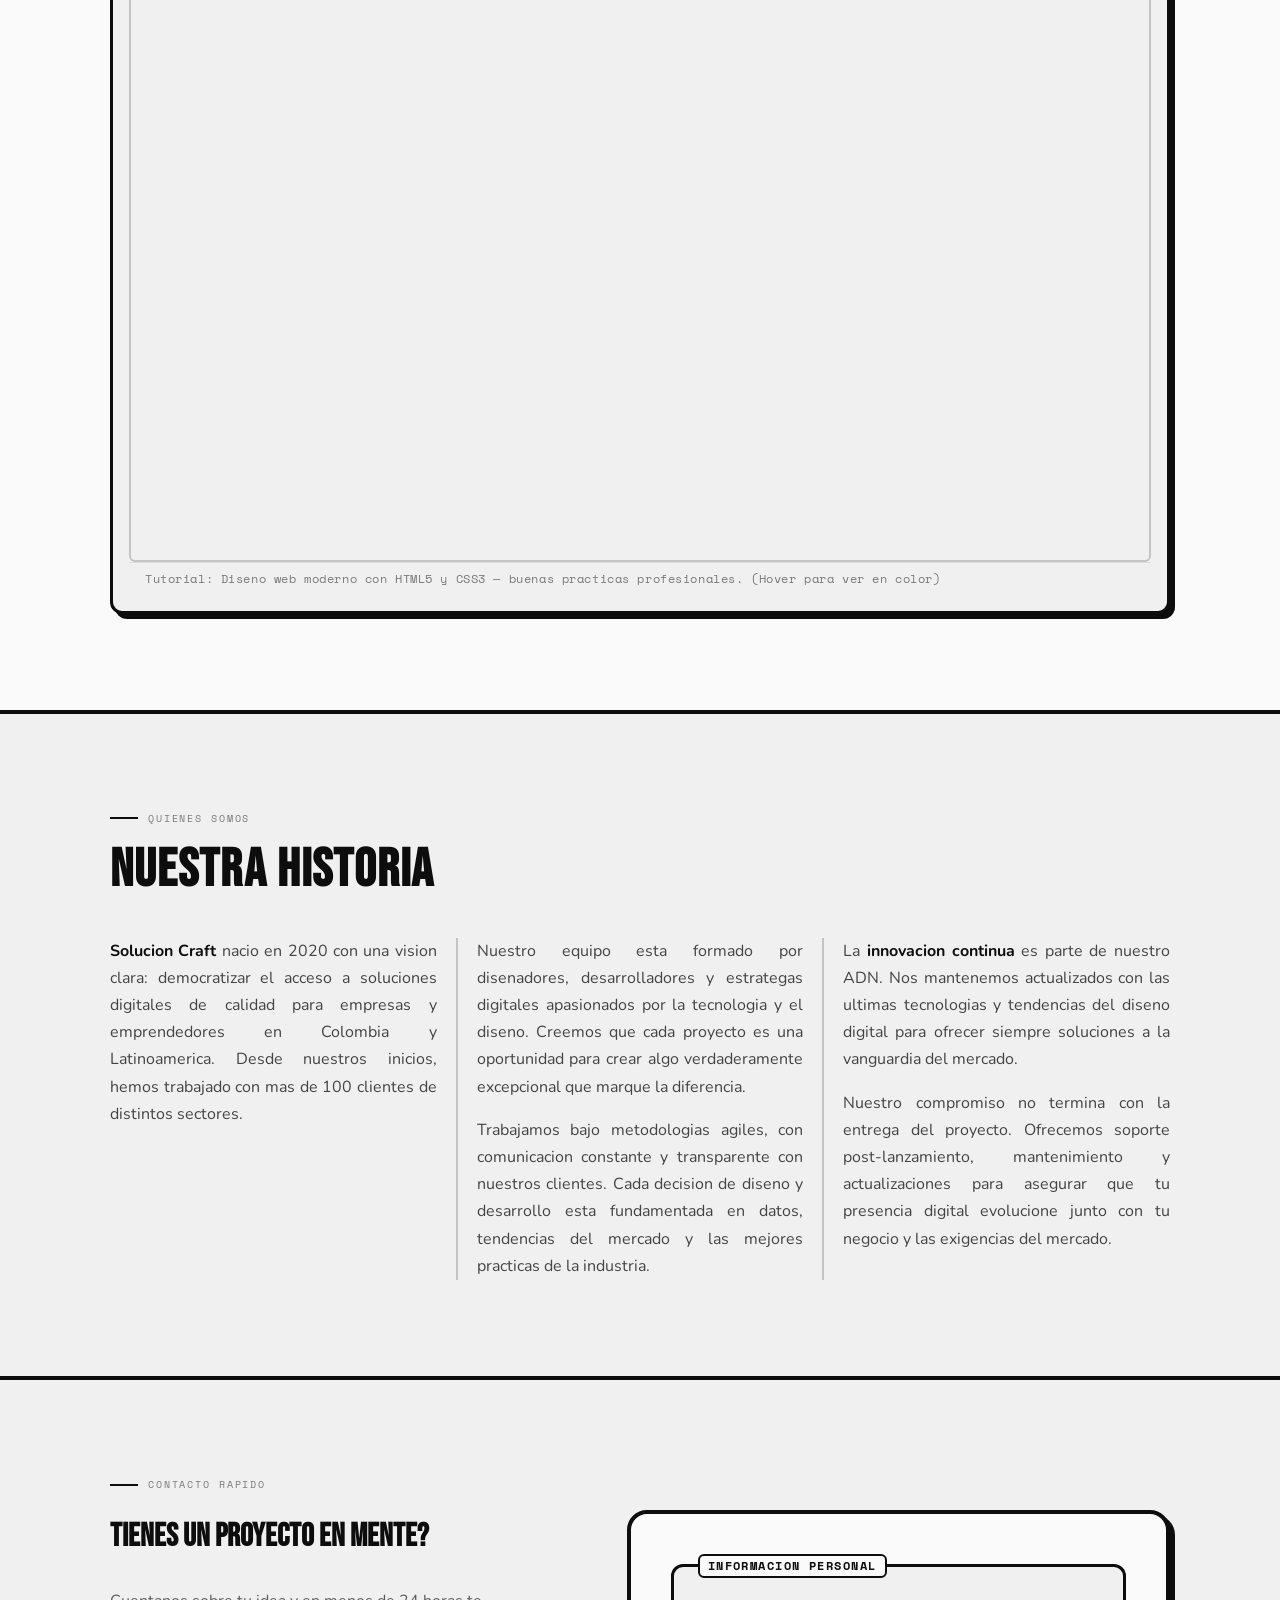
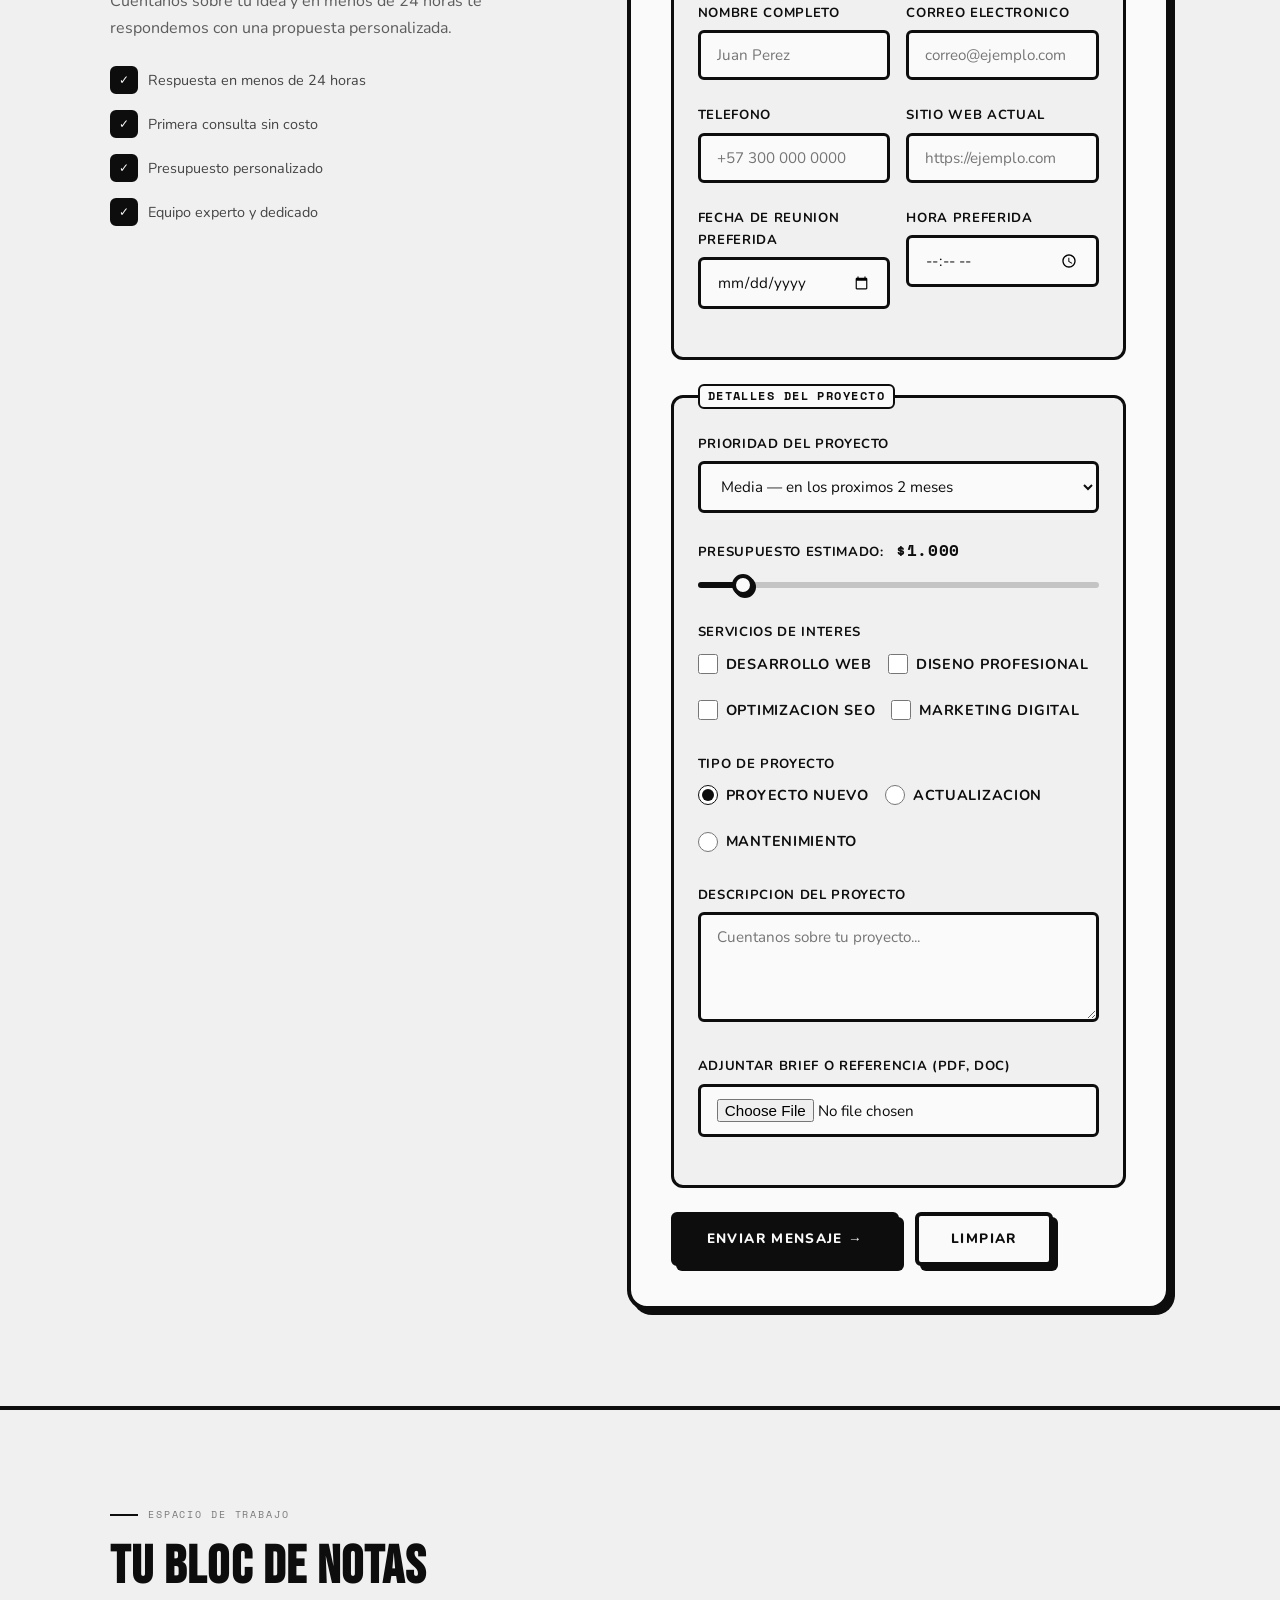
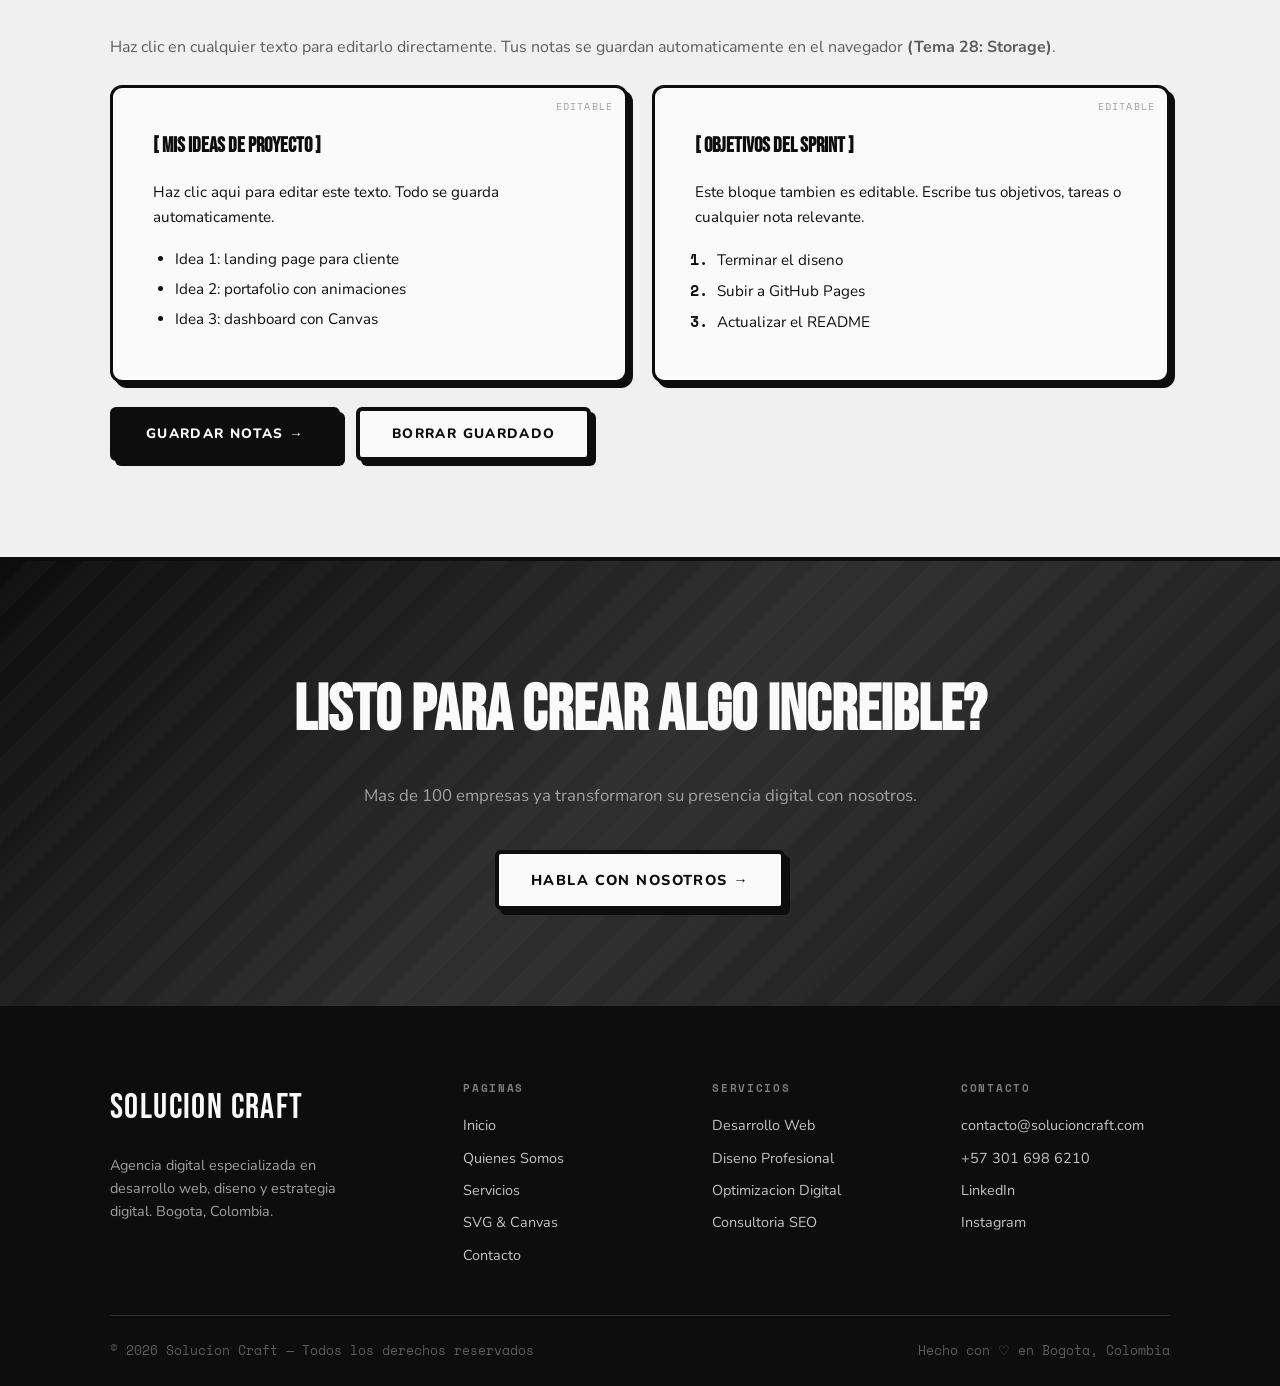
==== commit 6a6d6f42: "UltimoCommit" ====
--- a/index.html
+++ b/index.html
@@ -3,35 +3,24 @@
 <html lang="es">
 <head>
   <meta charset="UTF-8">
-  <!-- TEMA 2: etiqueta meta description -->
   <meta name="description" content="Solución Craft - Agencia de soluciones digitales profesionales: desarrollo web, diseño y optimización tecnológica.">
   <meta name="viewport" content="width=device-width, initial-scale=1.0">
-  <!-- TEMA 5: open graph -->
   <meta property="og:title" content="Solución Craft">
   <meta property="og:description" content="Transformamos ideas en realidad digital.">
   <title>Solución Craft — Soluciones Digitales</title>
-
-  <!-- TEMA 10: TIPOGRAFÍAS vía Google Fonts (también en CSS) -->
   <link rel="preconnect" href="https://fonts.googleapis.com">
   <link rel="preconnect" href="https://fonts.gstatic.com" crossorigin>
-
-  <!-- TEMA 4: CSS externo -->
   <link rel="stylesheet" href="css/styles.css">
-  <!-- TEMA 26: CSS responsive externo -->
   <link rel="stylesheet" href="css/responsive.css">
-
-  <!-- TEMA 6: FAVICON -->
   <link rel="icon" type="image/x-icon" href="assets/img/favicon/favicon.ico">
   <link rel="apple-touch-icon" href="assets/img/favicon/apple-touch-icon.png">
   <link rel="manifest" href="assets/img/favicon/site.webmanifest">
 </head>
-
 <body>
 
   <!-- TEMA 1: header semántico -->
   <header class="main-header">
     <a href="index.html" class="header-brand">
-      <!-- TEMA 3: IMAGEN con alt -->
       <img src="assets/img/logo.jpeg" alt="Logo Solución Craft" class="logo">
       <div>
         <h1>Solución Craft</h1>
@@ -40,12 +29,12 @@
     </a>
   </header>
 
-  <!-- TEMA 1: nav semántico -->
+  <!-- TEMA 1: nav semántico — 5 páginas -->
   <nav>
-    <!-- TEMA 3: ENLACES -->
     <a href="index.html" class="active">Inicio</a>
     <a href="quienes.html">Quiénes Somos</a>
     <a href="servicios.html">Servicios</a>
+    <a href="visualizador.html">SVG &amp; Canvas</a>
     <a href="contacto.html">Contacto</a>
   </nav>
 
@@ -53,43 +42,34 @@
   <div class="ticker" aria-hidden="true">
     <div class="ticker-inner">
       <span class="ticker-item">Desarrollo Web</span>
-      <span class="ticker-item">Diseño Profesional</span>
-      <span class="ticker-item">Optimización Digital</span>
+      <span class="ticker-item">Diseno Profesional</span>
+      <span class="ticker-item">Optimizacion Digital</span>
       <span class="ticker-item">UX / UI Design</span>
       <span class="ticker-item">SEO Avanzado</span>
       <span class="ticker-item">Estrategia Digital</span>
-      <!-- Duplicado para el loop continuo -->
       <span class="ticker-item">Desarrollo Web</span>
-      <span class="ticker-item">Diseño Profesional</span>
-      <span class="ticker-item">Optimización Digital</span>
+      <span class="ticker-item">Diseno Profesional</span>
+      <span class="ticker-item">Optimizacion Digital</span>
       <span class="ticker-item">UX / UI Design</span>
       <span class="ticker-item">SEO Avanzado</span>
       <span class="ticker-item">Estrategia Digital</span>
     </div>
   </div>
 
-  <!-- TEMA 1: main semántico -->
   <main>
 
-    <!-- ================================================
-         HERO — TEMA 9: BG, TEMA 22: DEGRADADOS, TEMA 23: ANIMACIONES
-         ================================================ -->
+    <!-- HERO — TEMA 9, 22, 23 -->
     <section class="hero-section">
       <div class="container hero-inner">
         <div class="hero-text">
           <span class="hero-badge">&#9679; Disponible para nuevos proyectos</span>
-          <!-- TEMA 2: h2 -->
           <h2>Soluciones<br><em>Digitales</em><br>Profesionales</h2>
           <p class="lead">
-            Transformamos tus ideas en realidad digital. Diseño con propósito,
-            código con calidad, resultados con impacto.
+            Transformamos tus ideas en realidad digital. Diseno con proposito,
+            codigo con calidad, resultados con impacto.
           </p>
-          <!-- TEMA 3: ENLACE como CTA -->
-          <a href="contacto.html" class="hero-cta">
-            Iniciar Proyecto &#8594;
-          </a>
-        </div>
-        <!-- TEMA 2: aside semántico dentro de hero -->
+          <a href="contacto.html" class="hero-cta">Iniciar Proyecto &#8594;</a>
+        </div>
         <aside class="hero-stats">
           <div class="stat-card">
             <div class="num">+100</div>
@@ -97,74 +77,95 @@
           </div>
           <div class="stat-card">
             <div class="num">5+</div>
-            <div class="lbl">Años</div>
+            <div class="lbl">Anos</div>
           </div>
           <div class="stat-card">
             <div class="num">98%</div>
-            <div class="lbl">Satisfacción</div>
+            <div class="lbl">Satisfaccion</div>
           </div>
         </aside>
       </div>
     </section>
 
-    <!-- ================================================
-         FEATURES — TEMA 3: LISTAS, TEMA 7: BORDES, TEMA 8: SOMBRAS
-         ================================================ -->
+    <!-- FEATURES — TEMA 3, 7, 8, 13 -->
     <section class="features-section">
       <div class="container">
         <p class="section-label">Nuestras capacidades</p>
-        <h2 class="section-title">¿Qué hacemos?</h2>
-
-        <!-- TEMA 13: FLEX / GRID en CSS -->
+        <h2 class="section-title">¿Que hacemos?</h2>
         <div class="features-grid">
 
-          <!-- TEMA 7: border-radius en cada card -->
           <article class="card reveal">
-            <span class="card-icon">&#128187;</span>
+            <!-- icono SVG inline B&W: monitor -->
+            <span class="card-icon">
+              <svg width="32" height="32" viewBox="0 0 32 32" fill="none" xmlns="http://www.w3.org/2000/svg" aria-hidden="true">
+                <rect x="2" y="4" width="28" height="18" rx="2" stroke="#0d0d0d" stroke-width="2.2" fill="none"/>
+                <line x1="12" y1="22" x2="20" y2="22" stroke="#0d0d0d" stroke-width="2.2"/>
+                <line x1="16" y1="22" x2="16" y2="28" stroke="#0d0d0d" stroke-width="2.2"/>
+                <line x1="10" y1="28" x2="22" y2="28" stroke="#0d0d0d" stroke-width="2.2"/>
+              </svg>
+            </span>
             <h3>Desarrollo Web</h3>
-            <p>Creamos sitios web modernos, rápidos y seguros con las tecnologías más actuales del mercado.</p>
-            <!-- TEMA 3: LISTA NO ORDENADA -->
+            <p>Creamos sitios web modernos, rapidos y seguros con las tecnologias mas actuales del mercado.</p>
             <ul>
-              <li>HTML5 — estructura semántica</li>
-              <li>CSS3 — diseño y estilos visuales</li>
+              <li>HTML5 — estructura semantica</li>
+              <li>CSS3 — diseno y estilos visuales</li>
               <li>JavaScript — interactividad y dinamismo</li>
               <li>Git — control de versiones</li>
             </ul>
           </article>
 
           <article class="card reveal reveal-delay-1">
-            <span class="card-icon">&#127775;</span>
+            <!-- icono SVG inline B&W: proceso / lista -->
+            <span class="card-icon">
+              <svg width="32" height="32" viewBox="0 0 32 32" fill="none" xmlns="http://www.w3.org/2000/svg" aria-hidden="true">
+                <circle cx="7" cy="9" r="2.5" stroke="#0d0d0d" stroke-width="2" fill="none"/>
+                <line x1="12" y1="9" x2="28" y2="9" stroke="#0d0d0d" stroke-width="2.2"/>
+                <circle cx="7" cy="16" r="2.5" stroke="#0d0d0d" stroke-width="2" fill="none"/>
+                <line x1="12" y1="16" x2="28" y2="16" stroke="#0d0d0d" stroke-width="2.2"/>
+                <circle cx="7" cy="23" r="2.5" stroke="#0d0d0d" stroke-width="2" fill="none"/>
+                <line x1="12" y1="23" x2="28" y2="23" stroke="#0d0d0d" stroke-width="2.2"/>
+              </svg>
+            </span>
             <h3>Proceso Creativo</h3>
-            <p>Seguimos una metodología probada para garantizar resultados sobresalientes en cada proyecto.</p>
-            <!-- TEMA 3: LISTA ORDENADA -->
+            <p>Seguimos una metodologia probada para garantizar resultados sobresalientes en cada proyecto.</p>
             <ol>
-              <li>Análisis de requerimientos</li>
-              <li>Diseño de interfaz</li>
-              <li>Desarrollo del código</li>
-              <li>Pruebas y optimización</li>
-              <li>Publicación del sitio</li>
+              <li>Analisis de requerimientos</li>
+              <li>Diseno de interfaz</li>
+              <li>Desarrollo del codigo</li>
+              <li>Pruebas y optimizacion</li>
+              <li>Publicacion del sitio</li>
             </ol>
           </article>
 
           <article class="card reveal reveal-delay-2">
-            <span class="card-icon">&#127775;</span>
-            <h3>Nuestra Misión</h3>
-            <p>
-              Crear productos digitales funcionales, estéticos y eficientes,
-              adaptados a las necesidades reales de cada cliente y empresa.
-            </p>
-            <!-- TEMA 11: float demo dentro de card -->
+            <!-- icono SVG inline B&W: mision / diana -->
+            <span class="card-icon">
+              <svg width="32" height="32" viewBox="0 0 32 32" fill="none" xmlns="http://www.w3.org/2000/svg" aria-hidden="true">
+                <circle cx="16" cy="16" r="13" stroke="#0d0d0d" stroke-width="2.2" fill="none"/>
+                <circle cx="16" cy="16" r="8" stroke="#0d0d0d" stroke-width="2" fill="none"/>
+                <circle cx="16" cy="16" r="3" fill="#0d0d0d"/>
+              </svg>
+            </span>
+            <h3>Nuestra Mision</h3>
+            <p>Crear productos digitales funcionales, esteticos y eficientes, adaptados a las necesidades reales de cada cliente.</p>
             <div class="float-demo" style="margin-top:1rem;">
-              <span class="float-left" style="width:36px;height:36px;background:var(--black);border-radius:50%;display:block;border:2px solid var(--black);"></span>
+              <span class="float-left" style="width:32px;height:32px;background:var(--black);border-radius:50%;display:block;border:2px solid var(--black);flex-shrink:0;"></span>
               <p style="font-size:0.85rem;color:var(--gray-600);">Comprometidos con la excelencia digital desde 2020, ayudando a empresas a crecer en el mundo online.</p>
             </div>
           </article>
 
           <article class="card reveal reveal-delay-3">
-            <span class="card-icon">&#9881;&#65039;</span>
-            <h3>Tecnologías</h3>
-            <p>Utilizamos el stack tecnológico más robusto y moderno para cada proyecto.</p>
-            <!-- TEMA 3: definición list -->
+            <!-- icono SVG inline B&W: engranaje/stack -->
+            <span class="card-icon">
+              <svg width="32" height="32" viewBox="0 0 32 32" fill="none" xmlns="http://www.w3.org/2000/svg" aria-hidden="true">
+                <rect x="4" y="4" width="10" height="10" rx="2" stroke="#0d0d0d" stroke-width="2.2" fill="none"/>
+                <rect x="18" y="4" width="10" height="10" rx="2" stroke="#0d0d0d" stroke-width="2.2" fill="none"/>
+                <rect x="4" y="18" width="10" height="10" rx="2" stroke="#0d0d0d" stroke-width="2.2" fill="none"/>
+                <rect x="18" y="18" width="10" height="10" rx="2" stroke="#0d0d0d" stroke-width="2.2" fill="none"/>
+              </svg>
+            </span>
+            <h3>Tecnologias</h3>
+            <p>Utilizamos el stack tecnologico mas robusto y moderno para cada proyecto.</p>
             <dl style="margin-top:0.75rem;font-size:0.88rem;">
               <dt style="font-weight:700;">Frontend</dt>
               <dd style="color:var(--gray-600);margin-bottom:4px;">HTML5, CSS3, JavaScript ES6+</dd>
@@ -179,90 +180,44 @@
       </div>
     </section>
 
-    <!-- ================================================
-         TEMA 19: COLUMNAS DE TEXTO
-         ================================================ -->
-    <section class="columns-section">
-      <div class="container">
-        <p class="section-label">Quiénes somos</p>
-        <h2 class="section-title reveal">Nuestra Historia</h2>
-        <!-- TEMA 19: column-count -->
-        <div class="columns-intro reveal">
-          <p>
-            <strong>Solución Craft</strong> nació en 2020 con una visión clara: democratizar el acceso a soluciones digitales
-            de calidad para empresas y emprendedores en Colombia y Latinoamérica. Desde nuestros inicios,
-            hemos trabajado con más de 100 clientes de distintos sectores.
-          </p>
-          <p>
-            Nuestro equipo está formado por diseñadores, desarrolladores y estrategas digitales apasionados
-            por la tecnología y el diseño. Creemos que cada proyecto es una oportunidad para crear algo
-            verdaderamente excepcional que marque la diferencia.
-          </p>
-          <p>
-            Trabajamos bajo metodologías ágiles, con comunicación constante y transparente con nuestros
-            clientes. Cada decisión de diseño y desarrollo está fundamentada en datos, tendencias del
-            mercado y las mejores prácticas de la industria.
-          </p>
-          <p>
-            La <strong>innovación continua</strong> es parte de nuestro ADN. Nos mantenemos actualizados con
-            las últimas tecnologías y tendencias del diseño digital para ofrecer siempre soluciones a la
-            vanguardia del mercado.
-          </p>
-          <p>
-            Nuestro compromiso no termina con la entrega del proyecto. Ofrecemos soporte post-lanzamiento,
-            mantenimiento y actualizaciones para asegurar que tu presencia digital evolucione junto con
-            tu negocio y las exigencias del mercado.
-          </p>
-        </div>
-      </div>
-    </section>
-
-    <!-- ================================================
-         TEMA 9: IMAGEN DE FONDO + TEMA 22: DEGRADADOS
-         ================================================ -->
+    <!-- PARALLAX — TEMA 9, 22 -->
     <div class="parallax-strip">
       <div class="container parallax-content">
         <blockquote>
-          &ldquo;El buen diseño no es solo cómo se ve,<br>es cómo funciona.&rdquo;
+          &ldquo;El buen diseno no es solo como se ve,<br>es como funciona.&rdquo;
         </blockquote>
-        <cite>— Filosofía de Solución Craft</cite>
+        <cite>— Filosofia de Solucion Craft</cite>
       </div>
     </div>
 
-    <!-- ================================================
-         MULTIMEDIA — TEMA 20: VIDEO, TEMA 21: AUDIO,
-         TEMA 17: IFRAME, TEMA 3: IMG/FIGURE
-         ================================================ -->
+    <!-- MULTIMEDIA — TEMA 20, 21, 17, 3 -->
     <section class="multimedia-section">
       <div class="container">
         <p class="section-label">Portafolio &amp; Recursos</p>
         <h2 class="section-title reveal">Nuestro Trabajo</h2>
 
-        <!-- TEMA 3: GALERÍA DE IMÁGENES con figure/figcaption -->
         <h3 style="font-family:var(--font-display);font-size:1.4rem;margin-bottom:var(--sp-sm);">Proyectos Recientes</h3>
         <div class="gallery-grid reveal" style="margin-bottom:var(--sp-lg);">
           <figure class="gallery-item">
-            <!-- TEMA 3: picture con srcset responsive -->
             <picture>
-              <source media="(max-width:600px)" srcset="https://images.unsplash.com/photo-1460925895917-afdab827c52f?w=400&q=80&grayscale">
-              <img src="https://images.unsplash.com/photo-1460925895917-afdab827c52f?w=800&q=80" alt="Dashboard de análisis web para cliente corporativo" loading="lazy">
+              <source media="(max-width:600px)" srcset="https://images.unsplash.com/photo-1460925895917-afdab827c52f?w=400&q=80">
+              <img src="https://images.unsplash.com/photo-1460925895917-afdab827c52f?w=800&q=80" alt="Dashboard de analisis web para cliente corporativo" loading="lazy">
             </picture>
             <div class="gallery-overlay"><span>Dashboard Corporativo</span></div>
-            <figcaption>Dashboard de analítica web — Cliente FinTech</figcaption>
+            <figcaption>Dashboard de analitica web — Cliente FinTech</figcaption>
           </figure>
           <figure class="gallery-item">
-            <img src="https://images.unsplash.com/photo-1507003211169-0a1dd7228f2d?w=800&q=80" alt="Diseño de interfaz de e-commerce moderno" loading="lazy">
+            <img src="https://images.unsplash.com/photo-1507003211169-0a1dd7228f2d?w=800&q=80" alt="Diseno de interfaz de e-commerce moderno" loading="lazy">
             <div class="gallery-overlay"><span>E-commerce Moderno</span></div>
             <figcaption>Tienda online — Sector Retail</figcaption>
           </figure>
           <figure class="gallery-item">
-            <img src="https://images.unsplash.com/photo-1551650975-87deedd944c3?w=800&q=80" alt="Aplicación móvil de servicios profesionales" loading="lazy">
-            <div class="gallery-overlay"><span>App Móvil</span></div>
-            <figcaption>Aplicación móvil — Startup de Servicios</figcaption>
+            <img src="https://images.unsplash.com/photo-1551650975-87deedd944c3?w=800&q=80" alt="Aplicacion movil de servicios profesionales" loading="lazy">
+            <div class="gallery-overlay"><span>App Movil</span></div>
+            <figcaption>Aplicacion movil — Startup de Servicios</figcaption>
           </figure>
         </div>
 
-        <!-- Grid multimedia -->
         <div class="media-grid">
 
           <!-- TEMA 20: VIDEO -->
@@ -272,10 +227,12 @@
               <span>&#9654; Video — Proceso de diseño</span>
             </div>
             <div class="media-body">
-<video controls>
-  <source src="assets/video/mi-video.mp4" type="video/mp4">
+              <video controls>
+                <source src="assets/video/mi-video.mp4" type="video/mp4">
+                Tu navegador no soporta el elemento video.
+              </video>
               <figure style="margin-top:var(--sp-xs);">
-                <figcaption>Cómo construimos interfaces desde cero — proceso completo de diseño y desarrollo web.</figcaption>
+                <figcaption>Como construimos interfaces desde cero — proceso completo de diseno y desarrollo web.</figcaption>
               </figure>
             </div>
           </div>
@@ -284,7 +241,7 @@
           <div class="media-card reveal reveal-delay-1">
             <div class="media-header">
               <span class="dot"></span>
-              <span>&#9834; Audio — Presentación del equipo</span>
+              <span>&#9834; Audio — Presentacion del equipo</span>
             </div>
             <div class="media-body">
               <div class="audio-visual">
@@ -294,33 +251,33 @@
                 </div>
               </div>
               <audio controls>
-  <source src="assets/audio/presentacion.mp3" type="audio/mpeg">
-</audio>
+                <source src="assets/audio/presentacion.mp3" type="audio/mpeg">
+                Tu navegador no soporta el elemento audio.
+              </audio>
               <figure style="margin-top:var(--sp-xs);">
-                <figcaption>Presentación del equipo y filosofía de trabajo de Solución Craft.</figcaption>
+                <figcaption>Presentacion del equipo y filosofia de trabajo de Solucion Craft.</figcaption>
               </figure>
             </div>
           </div>
 
-          <!-- TEMA 17: IFRAME — video de YouTube sobre diseño web -->
+          <!-- TEMA 17: IFRAME -->
           <div class="media-card reveal reveal-delay-2" style="grid-column:1/-1;">
             <div class="media-header">
               <span class="dot"></span>
-              <span>&#9654; Tutorial — Fundamentos de diseño web moderno</span>
+              <span>&#9654; Tutorial — Fundamentos de diseno web moderno</span>
             </div>
             <div class="media-body">
-              <!-- TEMA 17: iframe responsivo -->
               <div class="iframe-wrapper">
                 <iframe
                   src="https://www.youtube.com/embed/ysEN5RaKOlA"
-                  title="Fundamentos de diseño web moderno — tutorial para desarrolladores"
+                  title="Fundamentos de diseno web moderno — tutorial para desarrolladores"
                   allow="accelerometer; autoplay; clipboard-write; encrypted-media; gyroscope; picture-in-picture"
                   allowfullscreen
                   loading="lazy">
                 </iframe>
               </div>
               <figure>
-                <figcaption>Tutorial: Diseño web moderno con HTML5 y CSS3 — técnicas y buenas prácticas profesionales. (Pasa el cursor para ver en color)</figcaption>
+                <figcaption>Tutorial: Diseno web moderno con HTML5 y CSS3 — buenas practicas profesionales. (Hover para ver en color)</figcaption>
               </figure>
             </div>
           </div>
@@ -329,17 +286,30 @@
       </div>
     </section>
 
-    <!-- ================================================
-         TEMA 16: FORMULARIO — Contacto rápido
-         ================================================ -->
+    <!-- COLUMNAS — TEMA 19 -->
+    <section class="columns-section">
+      <div class="container">
+        <p class="section-label">Quienes somos</p>
+        <h2 class="section-title reveal">Nuestra Historia</h2>
+        <div class="columns-intro reveal">
+          <p><strong>Solucion Craft</strong> nacio en 2020 con una vision clara: democratizar el acceso a soluciones digitales de calidad para empresas y emprendedores en Colombia y Latinoamerica. Desde nuestros inicios, hemos trabajado con mas de 100 clientes de distintos sectores.</p>
+          <p>Nuestro equipo esta formado por disenadores, desarrolladores y estrategas digitales apasionados por la tecnologia y el diseno. Creemos que cada proyecto es una oportunidad para crear algo verdaderamente excepcional que marque la diferencia.</p>
+          <p>Trabajamos bajo metodologias agiles, con comunicacion constante y transparente con nuestros clientes. Cada decision de diseno y desarrollo esta fundamentada en datos, tendencias del mercado y las mejores practicas de la industria.</p>
+          <p>La <strong>innovacion continua</strong> es parte de nuestro ADN. Nos mantenemos actualizados con las ultimas tecnologias y tendencias del diseno digital para ofrecer siempre soluciones a la vanguardia del mercado.</p>
+          <p>Nuestro compromiso no termina con la entrega del proyecto. Ofrecemos soporte post-lanzamiento, mantenimiento y actualizaciones para asegurar que tu presencia digital evolucione junto con tu negocio y las exigencias del mercado.</p>
+        </div>
+      </div>
+    </section>
+
+    <!-- FORMULARIO — TEMA 16 -->
     <section class="contact-form-section" id="contacto-rapido">
       <div class="container">
-        <p class="section-label">Contacto rápido</p>
+        <p class="section-label">Contacto rapido</p>
         <div class="form-layout">
 
           <div class="form-info reveal">
-            <h3>¿Tienes un proyecto en mente?</h3>
-            <p>Cuéntanos sobre tu idea y en menos de 24 horas te respondemos con una propuesta personalizada.</p>
+            <h3>Tienes un proyecto en mente?</h3>
+            <p>Cuentanos sobre tu idea y en menos de 24 horas te respondemos con una propuesta personalizada.</p>
             <ul class="form-info-list">
               <li><span class="icon-check">&#10003;</span> Respuesta en menos de 24 horas</li>
               <li><span class="icon-check">&#10003;</span> Primera consulta sin costo</li>
@@ -348,25 +318,22 @@
             </ul>
           </div>
 
-          <!-- TEMA 16: FORMULARIO completo -->
           <form class="contact-form reveal reveal-delay-1" action="#" method="post" novalidate>
             <fieldset>
-              <legend>Información Personal</legend>
-
+              <legend>Informacion Personal</legend>
               <div class="form-row">
                 <div class="form-group">
                   <label for="nombre">Nombre completo</label>
-                  <input type="text" id="nombre" name="nombre" required placeholder="Juan Pérez" autocomplete="name">
-                </div>
-                <div class="form-group">
-                  <label for="email">Correo electrónico</label>
+                  <input type="text" id="nombre" name="nombre" required placeholder="Juan Perez" autocomplete="name">
+                </div>
+                <div class="form-group">
+                  <label for="email">Correo electronico</label>
                   <input type="email" id="email" name="email" required placeholder="correo@ejemplo.com" autocomplete="email">
                 </div>
               </div>
-
               <div class="form-row">
                 <div class="form-group">
-                  <label for="telefono">Teléfono</label>
+                  <label for="telefono">Telefono</label>
                   <input type="tel" id="telefono" name="telefono" placeholder="+57 300 000 0000" autocomplete="tel">
                 </div>
                 <div class="form-group">
@@ -374,10 +341,9 @@
                   <input type="url" id="sitio-web" name="sitio-web" placeholder="https://ejemplo.com">
                 </div>
               </div>
-
               <div class="form-row">
                 <div class="form-group">
-                  <label for="fecha">Fecha de reunión preferida</label>
+                  <label for="fecha">Fecha de reunion preferida</label>
                   <input type="date" id="fecha" name="fecha">
                 </div>
                 <div class="form-group">
@@ -389,52 +355,45 @@
 
             <fieldset>
               <legend>Detalles del Proyecto</legend>
-
               <div class="form-group">
                 <label for="prioridad">Prioridad del proyecto</label>
                 <select id="prioridad" name="prioridad">
-                  <option value="">— Selecciona una opción —</option>
+                  <option value="">— Selecciona una opcion —</option>
                   <option value="baja">Baja — tengo tiempo para planear</option>
-                  <option value="media" selected>Media — en los próximos 2 meses</option>
-                  <option value="alta">Alta — en las próximas semanas</option>
+                  <option value="media" selected>Media — en los proximos 2 meses</option>
+                  <option value="alta">Alta — en las proximas semanas</option>
                   <option value="urgente">Urgente — lo necesito ya</option>
                 </select>
               </div>
-
               <div class="form-group">
                 <label for="presupuesto">Presupuesto estimado: <span id="presupuesto-valor">$1,000</span></label>
                 <input type="range" id="presupuesto" name="presupuesto" min="100" max="10000" step="100" value="1000">
               </div>
-
-              <div class="form-group">
-                <label>Servicios de interés</label>
+              <div class="form-group">
+                <label>Servicios de interes</label>
                 <div class="check-group">
                   <label class="check-item"><input type="checkbox" name="servicios" value="web"> Desarrollo Web</label>
-                  <label class="check-item"><input type="checkbox" name="servicios" value="diseno"> Diseño Profesional</label>
-                  <label class="check-item"><input type="checkbox" name="servicios" value="seo"> Optimización SEO</label>
+                  <label class="check-item"><input type="checkbox" name="servicios" value="diseno"> Diseno Profesional</label>
+                  <label class="check-item"><input type="checkbox" name="servicios" value="seo"> Optimizacion SEO</label>
                   <label class="check-item"><input type="checkbox" name="servicios" value="marketing"> Marketing Digital</label>
                 </div>
               </div>
-
               <div class="form-group">
                 <label>Tipo de proyecto</label>
                 <div class="radio-group">
                   <label class="radio-item"><input type="radio" name="tipo-proyecto" value="nuevo" checked> Proyecto Nuevo</label>
-                  <label class="radio-item"><input type="radio" name="tipo-proyecto" value="actualizacion"> Actualización</label>
+                  <label class="radio-item"><input type="radio" name="tipo-proyecto" value="actualizacion"> Actualizacion</label>
                   <label class="radio-item"><input type="radio" name="tipo-proyecto" value="mantenimiento"> Mantenimiento</label>
                 </div>
               </div>
-
-              <div class="form-group">
-                <label for="mensaje">Descripción del proyecto</label>
-                <textarea id="mensaje" name="mensaje" rows="4" placeholder="Cuéntanos sobre tu proyecto, objetivos y cualquier detalle relevante..."></textarea>
-              </div>
-
+              <div class="form-group">
+                <label for="mensaje">Descripcion del proyecto</label>
+                <textarea id="mensaje" name="mensaje" rows="4" placeholder="Cuentanos sobre tu proyecto..."></textarea>
+              </div>
               <div class="form-group">
                 <label for="archivo">Adjuntar brief o referencia (PDF, DOC)</label>
                 <input type="file" id="archivo" name="archivo" accept=".pdf,.doc,.docx,.jpg,.png">
               </div>
-
               <input type="hidden" name="timestamp" id="timestamp" value="">
             </fieldset>
 
@@ -448,163 +407,29 @@
       </div>
     </section>
 
-    <!-- ================================================
-         TEMA 22: DEGRADADOS — Strip CTA
-         ================================================ -->
-    <section class="cta-strip">
-      <div class="container">
-        <h2>¿Listo para crear algo increíble?</h2>
-        <p>Más de 100 empresas ya transformaron su presencia digital con nosotros.</p>
-        <a href="contacto.html" class="hero-cta" style="display:inline-flex;">
-          Habla con nosotros &#8594;
-        </a>
-      </div>
-    </section>
-
-    <!-- ================================================
-         TEMA 24: SVG (GRÁFICOS VECTORIALES)
-         Gráfico de barras SVG que muestra métricas del proyecto
-         ================================================ -->
-    <section class="svg-section">
-      <div class="container">
-        <p class="section-label">Métricas del proyecto</p>
-        <h2 class="section-title reveal">Nuestros Resultados en SVG</h2>
-        <div class="svg-grid reveal">
-          <!-- SVG: gráfico de barras de satisfacción por servicio -->
-          <figure class="svg-card">
-            <svg viewBox="0 0 360 220" xmlns="http://www.w3.org/2000/svg" role="img" aria-label="Gráfico de satisfacción por servicio">
-              <title>Satisfacción por servicio</title>
-              <!-- Fondo -->
-              <rect width="360" height="220" fill="#f0f0f0" rx="8"/>
-              <!-- Líneas guía -->
-              <line x1="50" y1="20" x2="50" y2="170" stroke="#c4c4c4" stroke-width="1"/>
-              <line x1="50" y1="170" x2="340" y2="170" stroke="#0d0d0d" stroke-width="2"/>
-              <!-- Barra 1: Desarrollo Web 95% -->
-              <rect x="70" y="51" width="48" height="119" fill="#0d0d0d" rx="4">
-                <animate attributeName="height" from="0" to="119" dur="1s" fill="freeze" calcMode="spline" keySplines="0.34 1.56 0.64 1"/>
-                <animate attributeName="y" from="170" to="51" dur="1s" fill="freeze" calcMode="spline" keySplines="0.34 1.56 0.64 1"/>
-              </rect>
-              <text x="94" y="44" text-anchor="middle" font-size="11" font-family="Space Mono,monospace" fill="#0d0d0d">95%</text>
-              <text x="94" y="188" text-anchor="middle" font-size="9" font-family="Nunito,sans-serif" fill="#444">Web</text>
-              <!-- Barra 2: Diseño 92% -->
-              <rect x="148" y="57" width="48" height="113" fill="#444444" rx="4">
-                <animate attributeName="height" from="0" to="113" dur="1s" begin="0.15s" fill="freeze" calcMode="spline" keySplines="0.34 1.56 0.64 1"/>
-                <animate attributeName="y" from="170" to="57" dur="1s" begin="0.15s" fill="freeze" calcMode="spline" keySplines="0.34 1.56 0.64 1"/>
-              </rect>
-              <text x="172" y="50" text-anchor="middle" font-size="11" font-family="Space Mono,monospace" fill="#0d0d0d">92%</text>
-              <text x="172" y="188" text-anchor="middle" font-size="9" font-family="Nunito,sans-serif" fill="#444">Diseño</text>
-              <!-- Barra 3: SEO 88% -->
-              <rect x="226" y="66" width="48" height="104" fill="#7a7a7a" rx="4">
-                <animate attributeName="height" from="0" to="104" dur="1s" begin="0.3s" fill="freeze" calcMode="spline" keySplines="0.34 1.56 0.64 1"/>
-                <animate attributeName="y" from="170" to="66" dur="1s" begin="0.3s" fill="freeze" calcMode="spline" keySplines="0.34 1.56 0.64 1"/>
-              </rect>
-              <text x="250" y="59" text-anchor="middle" font-size="11" font-family="Space Mono,monospace" fill="#0d0d0d">88%</text>
-              <text x="250" y="188" text-anchor="middle" font-size="9" font-family="Nunito,sans-serif" fill="#444">SEO</text>
-              <!-- Título -->
-              <text x="195" y="210" text-anchor="middle" font-size="10" font-family="Nunito,sans-serif" fill="#7a7a7a">Satisfacción por servicio (%)</text>
-              <!-- Eje Y labels -->
-              <text x="44" y="173" text-anchor="end" font-size="8" font-family="Space Mono,monospace" fill="#7a7a7a">0</text>
-              <text x="44" y="123" text-anchor="end" font-size="8" font-family="Space Mono,monospace" fill="#7a7a7a">50</text>
-              <text x="44" y="73" text-anchor="end" font-size="8" font-family="Space Mono,monospace" fill="#7a7a7a">100</text>
-              <line x1="48" y1="120" x2="340" y2="120" stroke="#dcdcdc" stroke-width="1" stroke-dasharray="4,3"/>
-              <line x1="48" y1="70" x2="340" y2="70" stroke="#dcdcdc" stroke-width="1" stroke-dasharray="4,3"/>
-            </svg>
-            <figcaption>Gráfico SVG animado — satisfacción de clientes por servicio</figcaption>
-          </figure>
-
-          <!-- SVG: logotipo vectorial / icono animado -->
-          <figure class="svg-card">
-            <svg viewBox="0 0 360 220" xmlns="http://www.w3.org/2000/svg" role="img" aria-label="Icono animado Solución Craft">
-              <title>Ícono animado de Solución Craft</title>
-              <rect width="360" height="220" fill="#0d0d0d" rx="8"/>
-              <!-- Círculo exterior giratorio -->
-              <circle cx="180" cy="110" r="80" fill="none" stroke="#c4c4c4" stroke-width="2" stroke-dasharray="12,6">
-                <animateTransform attributeName="transform" type="rotate" from="0 180 110" to="360 180 110" dur="12s" repeatCount="indefinite"/>
-              </circle>
-              <!-- Círculo interior pulsante -->
-              <circle cx="180" cy="110" r="55" fill="none" stroke="#7a7a7a" stroke-width="1.5">
-                <animate attributeName="r" values="55;60;55" dur="2s" repeatCount="indefinite"/>
-                <animate attributeName="opacity" values="1;0.5;1" dur="2s" repeatCount="indefinite"/>
-              </circle>
-              <!-- Centro sólido -->
-              <circle cx="180" cy="110" r="36" fill="#fafafa"/>
-              <!-- Texto SC centrado -->
-              <text x="180" y="118" text-anchor="middle" font-size="22" font-family="Bebas Neue,Impact,sans-serif" fill="#0d0d0d" letter-spacing="2">SC</text>
-              <!-- Puntos cardinales animados -->
-              <circle cx="180" cy="26" r="5" fill="#fafafa">
-                <animate attributeName="opacity" values="1;0.2;1" dur="1.5s" repeatCount="indefinite" begin="0s"/>
-              </circle>
-              <circle cx="264" cy="110" r="5" fill="#fafafa">
-                <animate attributeName="opacity" values="1;0.2;1" dur="1.5s" repeatCount="indefinite" begin="0.4s"/>
-              </circle>
-              <circle cx="180" cy="194" r="5" fill="#fafafa">
-                <animate attributeName="opacity" values="1;0.2;1" dur="1.5s" repeatCount="indefinite" begin="0.8s"/>
-              </circle>
-              <circle cx="96" cy="110" r="5" fill="#fafafa">
-                <animate attributeName="opacity" values="1;0.2;1" dur="1.5s" repeatCount="indefinite" begin="1.2s"/>
-              </circle>
-              <!-- Label -->
-              <text x="180" y="215" text-anchor="middle" font-size="9" font-family="Space Mono,monospace" fill="#7a7a7a">SVG animado — ícono vectorial interactivo</text>
-            </svg>
-            <figcaption>Ícono SVG con animaciones nativas — sin JavaScript, sin imágenes</figcaption>
-          </figure>
-        </div>
-      </div>
-    </section>
-
-    <!-- ================================================
-         TEMA 25: CANVAS
-         Visualizador de datos CSV con canvas interactivo
-         ================================================ -->
-    <section class="canvas-section">
-      <div class="container">
-        <p class="section-label">Visualizador interactivo de datos</p>
-        <h2 class="section-title reveal">Canvas: Gráfico de Proyectos</h2>
-        <div class="canvas-wrapper reveal">
-          <div class="canvas-controls">
-            <button class="btn-secondary" id="btn-barras">Barras</button>
-            <button class="btn-secondary" id="btn-linea">Línea</button>
-            <button class="btn-secondary" id="btn-limpiar">Limpiar</button>
-          </div>
-          <!-- TEMA 25: elemento canvas -->
-          <canvas id="grafico-canvas" width="900" height="320" aria-label="Gráfico de proyectos por mes">
-            Tu navegador no soporta Canvas.
-          </canvas>
-          <p class="canvas-hint">Haz clic en las barras para ver detalle &bull; Usa los botones para cambiar el tipo de gráfico</p>
-        </div>
-      </div>
-    </section>
-
-    <!-- ================================================
-         TEMA 27: CONTENIDO EDITABLE
-         Sección de notas del usuario con contenteditable
-         ================================================ -->
+    <!-- NOTAS EDITABLES — TEMA 27 + 28 -->
     <section class="editable-section">
       <div class="container">
         <p class="section-label">Espacio de trabajo</p>
         <h2 class="section-title reveal">Tu Bloc de Notas</h2>
         <p class="reveal" style="color:var(--gray-600);margin-bottom:var(--sp-md);">
-          Haz clic en cualquier texto para editarlo directamente. Tus notas se guardan automáticamente en el navegador
-          <strong>(Tema 28: Storage)</strong>.
+          Haz clic en cualquier texto para editarlo directamente. Tus notas se guardan automaticamente en el navegador <strong>(Tema 28: Storage)</strong>.
         </p>
         <div class="editable-grid reveal">
-          <!-- TEMA 27: contenteditable -->
-          <div class="editable-card" contenteditable="true" spellcheck="true" id="nota-1"
-               aria-label="Bloc de notas editable 1" data-storage-key="nota-1">
-            <h3 contenteditable="true">📝 Mis ideas de proyecto</h3>
-            <p>Haz clic aquí para editar este texto. Puedes cambiar el título, añadir ideas, borrar contenido... Todo se guarda automáticamente.</p>
+          <div class="editable-card" contenteditable="true" spellcheck="true" id="nota-1" aria-label="Bloc de notas editable 1" data-storage-key="nota-1">
+            <h3 contenteditable="true">[ Mis ideas de proyecto ]</h3>
+            <p>Haz clic aqui para editar este texto. Todo se guarda automaticamente.</p>
             <ul>
               <li>Idea 1: landing page para cliente</li>
               <li>Idea 2: portafolio con animaciones</li>
               <li>Idea 3: dashboard con Canvas</li>
             </ul>
           </div>
-          <div class="editable-card" contenteditable="true" spellcheck="true" id="nota-2"
-               aria-label="Bloc de notas editable 2" data-storage-key="nota-2">
-            <h3 contenteditable="true">🎯 Objetivos del sprint</h3>
-            <p>Este bloque también es editable. Escribe tus objetivos, tareas o cualquier nota relevante para el proyecto.</p>
+          <div class="editable-card" contenteditable="true" spellcheck="true" id="nota-2" aria-label="Bloc de notas editable 2" data-storage-key="nota-2">
+            <h3 contenteditable="true">[ Objetivos del sprint ]</h3>
+            <p>Este bloque tambien es editable. Escribe tus objetivos, tareas o cualquier nota relevante.</p>
             <ol>
-              <li>Terminar el diseño</li>
+              <li>Terminar el diseno</li>
               <li>Subir a GitHub Pages</li>
               <li>Actualizar el README</li>
             </ol>
@@ -615,6 +440,17 @@
           <button class="btn-secondary" id="btn-limpiar-notas">Borrar guardado</button>
           <span id="storage-status" style="font-family:var(--font-mono);font-size:0.75rem;color:var(--gray-500);"></span>
         </div>
+      </div>
+    </section>
+
+    <!-- CTA STRIP — TEMA 22 -->
+    <section class="cta-strip">
+      <div class="container">
+        <h2>Listo para crear algo increible?</h2>
+        <p>Mas de 100 empresas ya transformaron su presencia digital con nosotros.</p>
+        <a href="contacto.html" class="hero-cta" style="display:inline-flex;">
+          Habla con nosotros &#8594;
+        </a>
       </div>
     </section>
 
@@ -625,42 +461,39 @@
     <div class="container">
       <div class="footer-grid">
         <div class="footer-brand">
-          <div class="logo-footer">Solución Craft</div>
-          <p>Agencia digital especializada en desarrollo web, diseño y estrategia digital. Bogotá, Colombia.</p>
+          <div class="logo-footer">Solucion Craft</div>
+          <p>Agencia digital especializada en desarrollo web, diseno y estrategia digital. Bogota, Colombia.</p>
         </div>
         <div class="footer-col">
-          <h4>Páginas</h4>
-          <!-- TEMA 3: enlaces -->
+          <h4>Paginas</h4>
           <a href="index.html">Inicio</a>
-          <a href="quienes.html">Quiénes Somos</a>
+          <a href="quienes.html">Quienes Somos</a>
           <a href="servicios.html">Servicios</a>
+          <a href="visualizador.html">SVG &amp; Canvas</a>
           <a href="contacto.html">Contacto</a>
         </div>
         <div class="footer-col">
           <h4>Servicios</h4>
           <a href="servicios.html">Desarrollo Web</a>
-          <a href="servicios.html">Diseño Profesional</a>
-          <a href="servicios.html">Optimización Digital</a>
-          <a href="servicios.html">Consultoría SEO</a>
+          <a href="servicios.html">Diseno Profesional</a>
+          <a href="servicios.html">Optimizacion Digital</a>
+          <a href="servicios.html">Consultoria SEO</a>
         </div>
         <div class="footer-col">
           <h4>Contacto</h4>
-          <!-- TEMA 3: mailto y tel links -->
           <a href="mailto:contacto@solucioncraft.com">contacto@solucioncraft.com</a>
-          <a href="tel:+573000000000">++57 301 698 6210</a>
+          <a href="tel:+573016986210">+57 301 698 6210</a>
           <a href="#">LinkedIn</a>
           <a href="#">Instagram</a>
         </div>
       </div>
       <div class="footer-bottom">
-        <p>&copy; <span id="footer-year">2025</span> Solución Craft — Todos los derechos reservados</p>
-        <p>Hecho con &#9825; en Bogotá, Colombia</p>
+        <p>&copy; <span id="footer-year">2025</span> Solucion Craft — Todos los derechos reservados</p>
+        <p>Hecho con &#9825; en Bogota, Colombia</p>
       </div>
     </div>
   </footer>
 
-  <!-- JavaScript -->
   <script src="js/main.js"></script>
-
 </body>
 </html>
--- a/css/styles.css
+++ b/css/styles.css
@@ -864,3 +864,25 @@
   gap: var(--sp-sm);
   flex-wrap: wrap;
 }
+
+/* =====================================================
+   SVG ICONS INLINE EN CARDS
+   ===================================================== */
+article.card .card-icon svg {
+  display: block;
+  width: 32px;
+  height: 32px;
+  transition: transform var(--transition);
+}
+article.card:hover .card-icon svg {
+  transform: scale(1.2) rotate(-5deg);
+}
+
+/* =====================================================
+   SVG GRID — 2 columnas en visualizador
+   ===================================================== */
+.svg-grid {
+  display: grid;
+  grid-template-columns: 1fr 1fr;
+  gap: var(--sp-md);
+}
